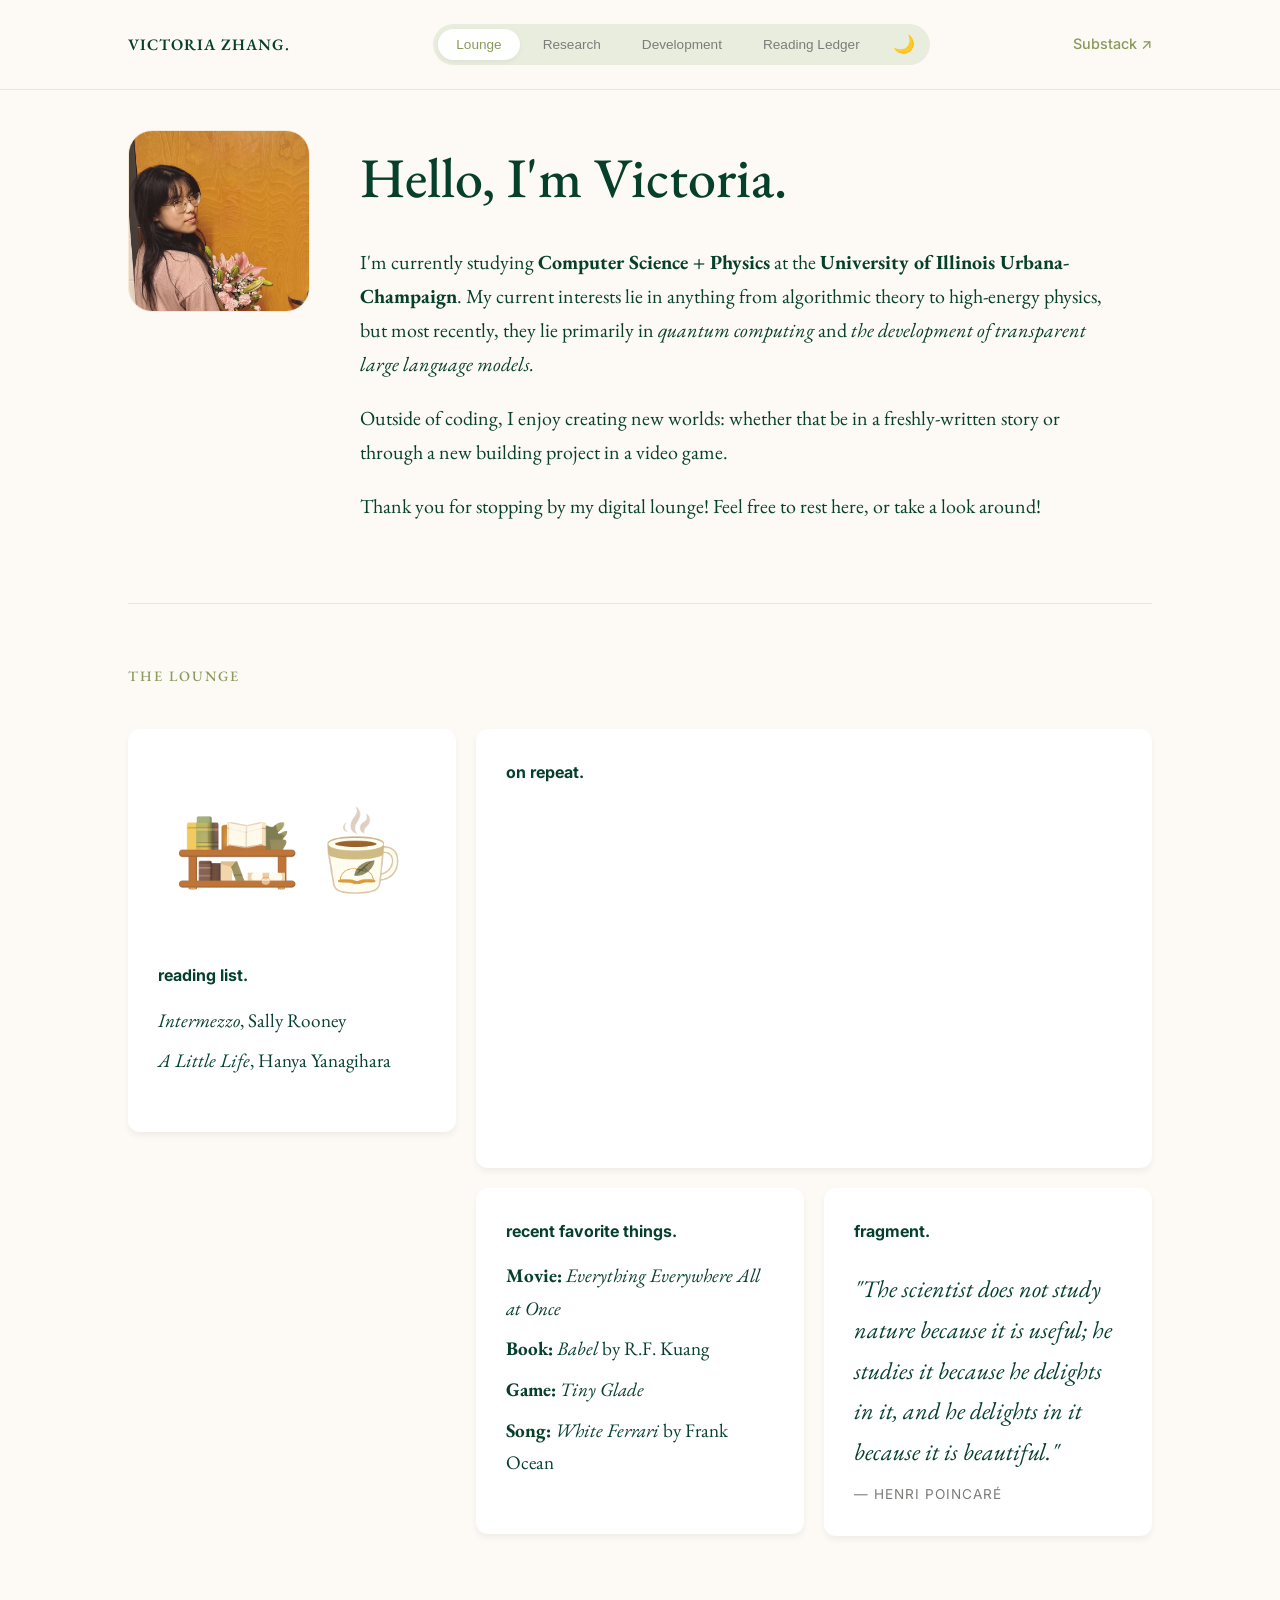
==== index.html @ 56abf63f "more tweaks" ====
<!DOCTYPE html>
<html lang="en">
<head>
    <meta charset="UTF-8">
    <meta name="viewport" content="width=device-width, initial-scale=1.0">
    <title>Victoria Zhang | Digital Ledger</title>
    <link rel="icon" type="image/png" href="icon.png">
    <link rel="stylesheet" href="style.css">
    <link href="https://fonts.googleapis.com/css2?family=EB+Garamond:ital,wght@0,400;0,600;1,400&family=Inter:wght@400;500&display=swap" rel="stylesheet">
</head>
<body>

    <nav>
        <div class="logo">VICTORIA ZHANG.</div>
        <div class="tab-controls">
            <button class="tab-btn active" onclick="openTab('personal')">Lounge</button>
            <button class="tab-btn" onclick="openTab('research')">Research</button>
            <button class="tab-btn" onclick="openTab('dev')">Development</button>
            <button class="tab-btn" onclick="openTab('writing')">Reading Ledger</button>
            <button id="theme-toggle" class="theme-btn" onclick="toggleTheme()">🌙</button>
        </div>
        <a href="https://victoriiz.substack.com" target="_blank" class="substack-link">Substack ↗</a>
    </nav>

    <main>
        <section id="personal" class="tab-content active">
            <header class="profile-header">
                <div class="profile-container">
                    <img src="portrait.jpg" alt="Portrait" class="profile-image">
                    <div class="profile-text">
                        <h1>Hello, I'm Victoria. </h1>
                        <p>I'm currently studying <b>Computer Science + Physics</b> at the <b>University of Illinois Urbana-Champaign</b>.  My current interests lie in anything from algorithmic theory to high-energy physics, but most recently, they lie primarily in <i>quantum computing</i> and <i>the development of transparent large language models.</i> </p>
                        <p>Outside of coding, I enjoy creating new worlds: whether that be in a freshly-written story or through a new building project in a video game. </p>
                        <p> Thank you for stopping by my digital lounge! Feel free to rest here, or take a look around!</p>
                    </div>
                </div>
            </header>

            <h2 class="section-title">The Lounge</h2>
            <div class="bento-container">
                <div class="bento-item tall reading">
                    <img src="book_coffee.png" alt="Bookshelf" class="bento-illustration">
                    <large><b>reading list.</b></large>
                    <ul class="bento-list">
                        <li><i>Intermezzo</i>, Sally Rooney</li>
                        <li><i>A Little Life</i>, Hanya Yanagihara</li>
                    </ul>
                </div>

                <div class="bento-item wide spotify-box">
                    <large><b>on repeat.</b></large>
                    <iframe data-testid="embed-iframe" style="border-radius:12px" src="https://open.spotify.com/embed/playlist/13HCM7DCeJcNR3n9UkeJcD?utm_source=generator" width="100%" height="352" frameBorder="0" allowfullscreen="" allow="autoplay; clipboard-write; encrypted-media; fullscreen; picture-in-picture" loading="lazy"></iframe>
                </div>

                <div class="bento-item favorites">
                    <large><b>recent favorite things.</b></large>
                    <ul class="bento-list">
                        <li><b>Movie:</b> <i>Everything Everywhere All at Once</i></li>
                        <li><b>Book:</b> <i>Babel</i> by R.F. Kuang</li>
                        <li><b>Game:</b> <i>Tiny Glade</i></li>
                        <li><b>Song:</b> <i>White Ferrari</i> by Frank Ocean</li>
                    </ul>
                </div>

                <div class="bento-item wide-quote-box">
                    <large><b>fragment.</b></large>
                    <p class="quote">"The scientist does not study nature because it is useful; he studies it because he delights in it, and he delights in it because it is beautiful."</p>
                    <cite>— Henri Poincaré</cite>
                </div>
                <!--
                <div class="bento-item gaming">
                    <large><b>gaming.</b></large>
                    <h3>Tiny Glade</h3>
                    <p>Creating quiet, castle-strewn glades in my free time.</p>
                </div>
                

                <div class="bento-item wide quote-box alternate">
                    <large><b>fragment.</b></large>
                    <p class="quote">"Everything is a story. You are a story. I am a story."</p>
                    <cite>— Frances Hodgson Burnett</cite>
                </div>
                -->
            </div>
        </section>

        <section id="research" class="tab-content">
            <h2 class="section-title">Laboratory Journal: Research Entries</h2>
            
            <div class="project-card">
                <span class="entry-date">Sep 2025 — Present </span>
                <h3>Entry 04: Large Language Models @ Crowd Dynamics Lab </h3>
                <p>Currently conducting research on fine-tuning and optimizing large language models for specialized fields at the Siebel School of Computing and Data Science. Working with graduate student Agam Goyal under the mentorship of Professor Hari Sundaram. Stay tuned for updates! </p>
                <div class="tech-tags">
                    <span class="tag">LLMs </span> <span class="tag">Optimization </span> <span class="tag">Python </span>
                </div>
            </div>

            <div class="project-card">
                <span class="entry-date">Sep 2024 — Jun 2025</span>
                <h3>Entry 03: Quantum Many-Body Scars @ TJHSST Quantum Optics Lab/Virginia Tech</h3>
                <p>Analyzed entanglement entropy in the PXP model; utilized numerical simulations and analytical methods to characterize ergodicity breaking and anomalous entanglement patterns in scarred Hamiltonians. Leveraged translation and reflection symmetries to optimize performance by more than double, scaling with system size. </p>
                <div class="tech-tags">
                    <span class="tag">Quantum Physics</span> <span class="tag">PXP Model </span> <span class="tag">Mathematica </span>
                </div>
            </div>

            <div class="project-card">
                <span class="entry-date">Jun 2024 — Sep 2025</span>
                <h3>Entry 02: Spatial Transcriptomics Machine Learning Analysis @ Levy Lab, Dartmouth Hitchcock Medical Center</h3>
                <p>Created one of the first spatially-informed aging clocks using synthetic spatial transcriptomics data and a custom convolutional neural network (CNN). Combined gene expression with spatial data to model age acceleration (R² = 0.86). Performed cell clustering, marker gene analysis, and cell-type annotation to identify novel spatial patterns in skin aging. Showcased how spatial ML can reveal new insights in biology.</p>
                <div class="tech-tags">
                    <span class="tag">AI Research</span> <span class="tag">TensorFlow</span> <span class="tag">PyTorch</span>
                </div>
            </div>

            <div class="project-card">
                <span class="entry-date">Jun 2023 — Sep 2024</span>
                <h3>Entry 01: DNA Methylation Photoaging Clock @ Levy Lab, Dartmouth Hitchcock Medical Center</h3>
                <p>Built a DNAm–based model to predict biological age and study UV-induced skin aging. Used elastic-net regression, feature selection, and 50-fold cross-validation to train an accurate aging clock (R² = 0.953). Explored links between age acceleration and solar damage using statistical tests.</p>
                <div class="tech-tags">
                    <span class="tag">AI Research</span> <span class="tag">TensorFlow</span> <span class="tag">PyTorch</span>
                </div>
            </div>
        </section>

        <section id="dev" class="tab-content">
            <h2 class="section-title">Engineering Logs: Technical Builds</h2>
            
            <div class="project-card">
                <div class="project-header">
                    <span class="entry-date">May 2026</span>
                    <a href="https://github.com/victoriiz/navier-stokes-pinn" target="_blank" class="project-github-link">GitHub ↗</a>
                </div>
                <h3>NS-PINN: Navier-Stokes Physics-Informed Neural Network</h3>
                <p>Built a Physics-Informed Neural Network (PINN) in PyTorch to solve the 2D incompressible Navier-Stokes equations for lid-driven cavity flow. The network learns fluid velocity and pressure fields by minimising PDE residuals computed via automatic differentiation — no simulation data required. Implemented SIREN (sinusoidal activation) architecture for stable higher-order derivative computation through the network.</p>
                <div class="tech-tags">
                    <span class="tag">Python</span> <span class="tag">PyTorch</span> <span class="tag">PDEs</span>
                </div>
            </div>

            <div class="project-card">
                <div class="project-header">
                    <span class="entry-date">Oct 2025</span>
                    <a href="https://github.com/victoriiz/hackharvard-25" target="_blank" class="project-github-link">GitHub ↗</a>
                </div>
                <h3>Simulwave (HackHarvard): Interactive 3D Tsunami Simulator</h3>
                <p>An interactive 3D tsunami simulator visualizing real-time citywide flooding and estimating economic losses through a calibrated multivariable damage model. </p>
                <div class="tech-tags">
                    <span class="tag">Python</span> <span class="tag">NumPy</span> <span class="tag">Streamlit</span>
                </div>
            </div>

            <div class="project-card">
                <div class="project-header">
                    <span class="entry-date"> Sep 2025</span>
                    <a href="https://github.com/victoriiz/hackmit_music" target="_blank" class="project-github-link">GitHub ↗</a>
                </div>
                <h3>Beat Rush (HackMIT): Educational Rhythm Game</h3>
                <p>A rhythm game converting user-generated music into tracks via Suno API, featuring a BBC micro:bit hardware controller.</p>
                <div class="tech-tags">
                    <span class="tag">Node.js </span> <span class="tag">React.js </span> <span class="tag">Suno API</span>
                </div>
            </div>

            <div class="project-card">
                <div class="project-header">
                    <span class="entry-date">Jan 2025</span>
                    <a href="https://github.com/victoriiz/q2-adapative-branching" target="_blank" class="project-github-link">GitHub ↗</a>
                </div>
                <h3>Adaptive Branching: A Constraint Satisfaction Approach to Decision Tree Enhancement</h3>
                <p>Final project completed as part of a machine learning class. Investigates a novel constrained optimization approach to optimizing decision trees against overfitting, testing the additional search metaheuristics of simulated annealing and differential equation gradients on improving the model.</p>
                <div class="tech-tags">
                    <span class="tag">Python</span> <span class="tag">NumPy</span> <span class="tag">Machine Learning</span>
                </div>
            </div>

            <div class="project-card">
                <span class="entry-date">Apr 2024 </span>
                <h3>Mathworks Math Modeling (M3) Challenge: Addressing Homelessness</h3>
                <p>M3 Challenge Runner Up (top 0.3% out of 650+ entries); utilized logistic regression and VAR forecasting for budget optimization models addressing the homelessness and housing crisis in Seattle and Alberqueque; presented in front of a panel of professional mathematicians at Jane Street. </p>
                <div class="tech-tags">
                    <span class="tag">VAR Forecasting </span> <span class="tag">Logistic Regression </span> <span class="tag">Math Modeling </span>
                </div>
            </div>
        </section>
        <!-- writing section coming soon! 
        <section id="writing" class="tab-content">
            <h2 class="section-title">The Archive: Literary Works</h2>
            
            <div class="project-card">
                <span class="entry-date">Feb 2025 </span>
                <h3>Senior Writing Portfolio </h3>
                <p>Silver Key award-winning collection of short stories, poetry, and flash fiction recognized in the top 8% of the DC Metro Region.</p>
                <div class="tech-tags">
                    <span class="tag">Short Story </span> <span class="tag">Poetry </span> <span class="tag">Flash Fiction </span>
                </div>
            </div>
        </section>
        -->
        <section id="writing" class="tab-content">
    <h2 class="section-title">Reading Ledger</h2>

    <div class="bento-thought-grid">

        <div class="thought-card bento-wide note-dashed">
            <div class="thought-header">
                <span class="entry-date">Feb 2026</span>
                <span class="book-rating">★★★★★</span>
            </div>
            <h3>One Day, Everyone Will Have Always Been Against This — Omar El Akkad</h3>
    
            <div class="thought-content">
                <img src="icon.png" class="thought-inline-img" alt="Visual Fragment">
        
                <p class="review-paragraph">i hesitated to rate this book—to even go on reading past a certain point—because of how little connection I felt. yes, I could nod in agreement, let a few tears escape out of sympathy, bring a hand up to my face in horror, but I couldn't get rid of the awful sense of superficiality it all felt to me. it is discomfort, to read so plainly, and in so much unfettered detail the reality that is so completely far from the coziness of my life. It is this discomfort that Akkad lays so clearly. it is this ignorance, when, spread as a blanket over the Western sphere and more, becomes permission for the worst of humanity.</p>
        
                <p class="review-paragraph">still, you have to keep reading. and by the end, you too may have that pessimistic, pragmatic hope that one day this reality would at the very least be condemned by everyone, that there is no greed or pointing of fingers. until then, we keep wringing our hands and hold fast to these individual courages.</p>

                <blockquote class="review-quote">"There's always room on a liberal's lawn."</blockquote>
            </div>
        </div>

        <div class="thought-card bento-tall note-solid">
            <div class="thought-header">
                <span class="entry-date">March 2026</span>
                <span class="book-rating">★★★★☆</span>
            </div>
            <h3>Cold Enough for Snow — Jessica Au</h3>
    
            <div class="thought-content">
                <p class="review-paragraph">wow. for such a short novel, it sure did take me a long time to finish. or really, it was because I read it in bits and pieces, reading on bus rides, during passing periods between classes, or on weekend mornings when I felt too lazy to get out of bed. I think I am glad for this. this is not a book meant to be rushed through in a sitting. it is meant to seep and trickle and slowly ooze.</p>
        
                <p class="review-paragraph">the novel carried a quiet warmth that exuded in everything. and there was a constant distance, too, in the tokyo rains or the passing memories or in the vagueness of the unnamed daughter and mother's relationship to the very end. though seemingly formatted as a documentation of the pair's travels, at times we are transported into the daughter's recollections and emotions or the rushing flow of a nostalgic anecdote.</p>
                
                <p class="review-paragraph">though none of these are fully described dramatically, we cannot help but feel its twinge regardless. descriptions are offered instead to the simple things: objects, art, a lake, and so many more. in this way, this story too is normalcy wrapped in a blanket and presented to the reader, asking, here. take this. this is my passing gift to you, and oh, won't you come inside and stay awhile?</p>

                <p class="review-paragraph">there is a mystery that remains after the last page. but it'll just be that. here is a quiet, unassuming yet introspective tale that has passed through my life at this moment in time. it'll just be that.</p>
            </div>
        </div>

        <div class="thought-card bento-wide note-thick">
            <div class="thought-header">
                <span class="entry-date">Dec 2025</span>
                <span class="book-rating">★★★★★</span>
            </div>
            <h3>I Who Have Never Known Men — Jacqueline Harpman</h3>
    
            <div class="thought-content">
                <img src="icon.png" class="thought-inline-img" alt="Visual Fragment">
        
                <p class="review-paragraph"><span class="spoiler-tag">**spoiler alert**</span> it is without a doubt due to the curious, almost detached storytelling of the narrator that this book read so peacefully, even when describing tragedy. However, oblivious as the narrator may have been in the first half of the book, she did not lack sympathy—and it was endlessly interesting to me to watch her journey tying these knots of her understanding together, untying them again, and untangling them once more in her relentless search to learn to the very end.</p>
        
                <p class="review-paragraph">on the other hand, it was this interest alone that drove me to continue turning the page. just as the plains were unchanging, there was rarely any excitement or thrill in the story. Still, I waited in anticipation to see if there would be that moment where the narrator Figures It Out, meets an ally, or simply escapes (but where to?).</p>

                <p class="review-paragraph">as it turns out, she never truly does Figure It Out. She never does meet a man, much less another human being. And perhaps at the end, she really did find her own escape, but as the premise of the whole setting goes, she had simply traded her prison for a luxurious one. This plot, as a whole, is not fascinating in itself. It's not one that I expect to think about endlessly.</p>

                <p class="review-paragraph">But I will think about it sometime, maybe, some boring day in the future when I am contemplating loneliness, or even taking this idea of living—of people—for granted. As the narrator hoped in her last days, her story did reach someone. Her story, which was so laced with quiet despair, yet unwavering hope—these feelings at least, will not leave.</p>
            </div>
        </div>

    </div>
</section>

    </main>

    <script>
        function openTab(tabName) {
            const contents = document.querySelectorAll('.tab-content');
            contents.forEach(content => content.classList.remove('active'));

            const buttons = document.querySelectorAll('.tab-btn');
            buttons.forEach(btn => btn.classList.remove('active'));

            document.getElementById(tabName).classList.add('active');
            event.currentTarget.classList.add('active');
            
            window.scrollTo(0, 0); //autoscroll to top on tab switch
        }

        // dark mode toggle!!
        function toggleTheme() {
            const body = document.body;
            const themeToggleBtn = document.getElementById('theme-toggle');
            body.classList.toggle('dark-mode');

            if (body.classList.contains('dark-mode')) {
                localStorage.setItem('theme', 'dark');
                themeToggleBtn.textContent = '☀️'; 
            } else {
                localStorage.setItem('theme', 'light');
                themeToggleBtn.textContent = '🌙'; 
            }
        }

        // remember saved theme preference
        window.onload = function() {
            const savedTheme = localStorage.getItem('theme');
            if (savedTheme === 'dark') {
                document.body.classList.add('dark-mode');
                document.getElementById('theme-toggle').textContent = '☀️';
            }
        };
    </script>

    
</body>
</html>
---- style.css ----
/* --- DARK MODE THEME --- */
body.dark-mode {
    --bg: #1a1a1c;           /* Deep Charcoal */
    --card: #242426;         /* match Spotify Dark */
    --text-main: #e2e2e2;    /* soft white */
    --text-muted: #a0a0a5;   /* Gray */
    --accent: #b19cd9;       /* Soft Lavender */
    --accent-light: #2d2d30; 
    --border: #38383a;       
}

/* Specific styling for the toggle button */
.theme-btn {
    border: none;
    background: none;
    cursor: pointer;
    font-size: 1.1rem;
    padding: 0 10px;
    color: var(--text-muted);
    transition: 0.3s;
}

.theme-btn:hover {
    color: var(--accent);
}

:root {
    --bg: #fdfaf6;           /* Warm Paper White */
    --card: #ffffff;
    --text-main: #06402B;    /* prev: charcoal gray at #3c3c3 */
    --text-muted: #7c7c7a;
    --accent: #8a9a5b;       /* Sage Green */
    --accent-light: #e9edde;
    --radius: 12px;
}

/* --- GLOBAL FUNDAMENTALS --- */
body {
    font-family: 'Inter', sans-serif;
    background-color: var(--bg);
    color: var(--text-main);
    margin: 0;
    line-height: 1.7;
}

h1, h2, h3 {
    font-family: 'EB Garamond', serif;
    font-weight: 500;
}

/* --- NAVIGATION --- */
nav {
    display: flex;
    justify-content: space-between;
    padding: 1.5rem 10%;
    align-items: center;
    border-bottom: 1px solid #eee5d8;
    position: sticky; /* Keeps nav visible while scrolling */
    top: 0;
    background: var(--bg);
    z-index: 1000;
}

.logo {
    font-family: 'EB Garamond', serif;
    font-weight: 600;
    letter-spacing: 1px;
}

.tab-controls {
    display: flex;
    gap: 5px;
    background: var(--accent-light);
    padding: 5px;
    border-radius: 30px;
}

.tab-btn {
    border: none;
    background: none;
    padding: 8px 18px;
    border-radius: 20px;
    cursor: pointer;
    font-size: 0.85rem;
    color: var(--text-muted);
    transition: 0.3s;
}

.tab-btn.active {
    background: var(--card);
    color: var(--accent);
    box-shadow: 0 2px 5px rgba(0,0,0,0.05);
}

.substack-link {
    text-decoration: none;
    color: var(--accent);
    font-size: 0.9rem;
    font-weight: 500;
}

/* applying uniform style to all content boxes */
.project-card, .bento-item, .quote-box {
    box-shadow: 0 4px 6px rgba(0,0,0,0.05);
    background-color: var(--card) !important; 
    border: 1px solid var(--border) !important; 
    border-radius: var(--radius);
    padding: 30px;
    display: flex;
    flex-direction: column;
    justify-content: flex-start; /* changed from og, now aligns content to top */
    transition: transform 0.3s ease, box-shadow 0.3s ease;
    box-sizing: border-box;
}

.project-card:hover, .bento-item:hover {
    transform: translateY(-5px);
    box-shadow: 0 10px 20px rgba(0,0,0,0.03);
    border-color: var(--accent) !important;
}

/* --- TAB CONTENT LOGIC --- */
main { padding: 40px 10% 100px 10%; }
.tab-content { display: none; animation: fadeIn 0.6s ease; }
.tab-content.active { display: block; }

@keyframes fadeIn { 
    from { opacity: 0; transform: translateY(5px); } 
    to { opacity: 1; transform: translateY(0); } 
}

/* --- LOUNGE SPECIFIC: PROFILE HEADER --- */
.profile-header { padding-bottom: 60px; border-bottom: 1px solid #eee5d8; margin-bottom: 60px; }
.profile-container { display: flex; align-items: flex-start; gap: 50px; }
.profile-image { 
    width: 180px; height: 180px; border-radius: 24px;
    object-fit: cover; filter: sepia(10%);
    border: 1px solid #eee5d8;
}
.profile-text h1 { font-size: 3.5rem; margin: 0 0 1rem 0; }
.profile-text p { font-family: 'EB Garamond', serif; font-size: 1.25rem; max-width: 750px; color: var(--text-main); }

/* --- SECTIONS & CARDS --- */
.section-title { font-size: 0.9rem; text-transform: uppercase; letter-spacing: 2px; margin-bottom: 40px; color: var(--accent); }

.project-card {
    background: var(--card);
    padding: 2.5rem;
    border-radius: var(--radius);
    border: 1px solid #eee5d8;
    margin-bottom: 24px;
    transition: 0.3s ease;
}

.project-card:hover { transform: translateX(5px); border-color: var(--accent); }
.project-card h3 { font-size: 2rem; margin: 0.5rem 0; font-style: italic; }
.entry-date { font-family: 'Inter', sans-serif; font-size: 0.75rem; color: var(--text-muted); }

/* updated font colors for Sage Green theme */
.bento-item h3, 
.bento-item p, 
.bento-list li, 
.quote,
.project-card h3,
.project-card p {
    color: var(--text-main) !important; /* all main text now Sage Green */
}

/* ensure the quote box uses the uniform white background */
.quote-box { 
    background-color: var(--card) !important; 
    justify-content: center; 
}

/* Update cite color */
cite { 
    font-size: 0.85rem; 
    color: var(--text-muted); 
    font-style: normal; 
    text-transform: uppercase; 
    letter-spacing: 1px; 
}

/* --- TECH TAGS --- */
.tech-tags { display: flex; gap: 8px; margin-top: 1.5rem; }
.tag {
    background: var(--accent-light);
    color: var(--accent);
    padding: 5px 15px;
    border-radius: 50px;
    font-size: 0.75rem;
    font-weight: 500;
}

/* --- BENTO BOXES --- */
.bento-container {
    display: grid;
    grid-template-columns: repeat(3, 1fr);
    grid-auto-rows: minmax(min-content, auto);
    gap: 20px;
    width: 100%;
    align-items: start;
}

.bento-illustration {
    width: 100%;            
    height: auto;         /* fix height used to be 180px, not lets image define height naturally */
    object-fit: contain;    /* but don't let it get too huge! */
    margin-top: 10px;
    margin-bottom: 15px;
    display: block;
}

.wide { grid-column: span 2; }
.tall { grid-row: span 2; }

.bento-list { list-style: none; padding: 0; margin-top: 15px; }
.bento-list li { font-family: 'EB Garamond', serif; font-size: 1.2rem; margin-bottom: 8px; }

/* QUOTES */
.quote-box { background: #242426; justify-content: center; } /*prev: #fffcf9;*/
.quote { font-family: 'EB Garamond', serif; font-size: 1.5rem; font-style: italic; margin-bottom: 10px; color: #4a4a48; }
cite { font-size: 0.85rem; color: var(--text-muted); font-style: normal; text-transform: uppercase; letter-spacing: 1px; }

/* --- RESPONSIVE --- */
@media (max-width: 768px) {
    .profile-container { flex-direction: column; align-items: center; text-align: center; }
    nav { flex-direction: column; gap: 15px; padding: 1rem 5%; }
    .bento-container { grid-template-columns: 1fr; }
    .wide { grid-column: span 1; }
    .profile-text h1 { font-size: 2.5rem; }
}

/* --- PROJECT CARD IMPROVEMENTS --- */

/* Wrapper to push the date and GitHub link to opposite sides */
.project-header {
    display: flex;
    justify-content: space-between;
    align-items: center;
    width: 100%;
    margin-bottom: 10px;
}

.project-github-link {
    font-size: 0.85rem;
    color: var(--accent);
    text-decoration: none;
    font-weight: 500;
    transition: opacity 0.2s ease;
}

.project-github-link:hover {
    text-decoration: underline;
    opacity: 0.8;
}

/* Screenshot Constraints */
.project-preview-img {
    width: 100%;
    height: 200px;              /* Fixed height to keep cards uniform */
    object-fit: cover;          /* Crops nicely without stretching the image */
    border-radius: 6px;
    border: 1px solid var(--border);
    margin: 15px 0;             /* Generous spacing above and below the image */
    display: block;
}

/* Subtle adjustment for Dark Mode if active */
body.dark-mode .project-preview-img {
    filter: brightness(0.85);
}

/* --- BENTO THOUGHT GRID --- */
.bento-thought-grid {
    display: grid;
    grid-template-columns: repeat(3, 1fr);
    grid-auto-rows: minmax(220px, auto);
    gap: 20px;
    width: 100%;
    margin-top: 20px;
}

/* Base Thought Card Structure */
.thought-card {
    background-color: var(--card) !important;
    padding: 30px;
    border-radius: var(--radius, 12px);
    box-shadow: 0 4px 6px rgba(0,0,0,0.02);
    display: flex;
    flex-direction: column;
    justify-content: flex-start;
    align-items: flex-start;
    box-sizing: border-box;
    transition: transform 0.3s ease, box-shadow 0.3s ease;
}

/* --- GRID SPANNING VARIATIONS --- */
.bento-wide {
    grid-column: span 2;
}

.bento-tall {
    grid-row: span 2;
}

/* Card entirely dedicated to a photo placeholder */
.bento-image-only {
    padding: 0 !important;
    overflow: hidden;
}

.bento-full-img {
    width: 100%;
    height: 100%;
    object-fit: cover;
    display: block;
}

/* --- ASYMMETRIC VISUAL CHARACTER --- */
.note-dashed { border: 1px dashed var(--accent) !important; }
.note-solid  { border: 1px solid var(--border) !important; }
.note-thick  { border: 1px solid var(--border) !important; border-left: 4px solid var(--accent) !important; }

/* Gentle lift state */
.thought-card:hover {
    transform: translateY(-4px);
    box-shadow: 0 10px 20px rgba(0,0,0,0.04);
}

/* --- TYPOGRAPHY & CLARITY --- */
.thought-header {
    display: flex;
    justify-content: space-between;
    align-items: center;
    width: 100%;
    font-size: 0.8rem;
}

.thought-card h3 {
    font-family: 'EB Garamond', serif;
    font-size: 1.5rem;
    font-weight: 600;
    color: var(--accent) !important;
    margin: 15px 0;
}

.thought-content {
    width: 100%;
}

.review-paragraph {
    font-family: 'Inter', sans-serif;
    font-size: 0.95rem;
    color: var(--text-main) !important;
    line-height: 1.7;
    margin-top: 0;
    margin-bottom: 16px;
}

.review-paragraph:last-child {
    margin-bottom: 0;
}

/* Inline Images within text-heavy blocks */
.thought-inline-img {
    width: 100%;
    max-height: 160px;
    object-fit: cover;
    border-radius: 6px;
    border: 1px solid var(--border);
    margin-bottom: 15px;
    display: block;
}

/* Dark mode compatibility mapping */
body.dark-mode .thought-card { background-color: #242426 !important; }
body.dark-mode .note-thick { border-left-color: var(--accent) !important; }

/* --- RESPONSIVE FALLBACKS --- */
@media (max-width: 1024px) {
    .bento-thought-grid {
        grid-template-columns: repeat(2, 1fr);
    }
}

@media (max-width: 768px) {
    .bento-thought-grid {
        grid-template-columns: 1fr;
    }
    .bento-wide, .bento-tall {
        grid-column: span 1;
        grid-row: span 1;
    }
    .bento-image-only {
        height: 200px;
    }
}
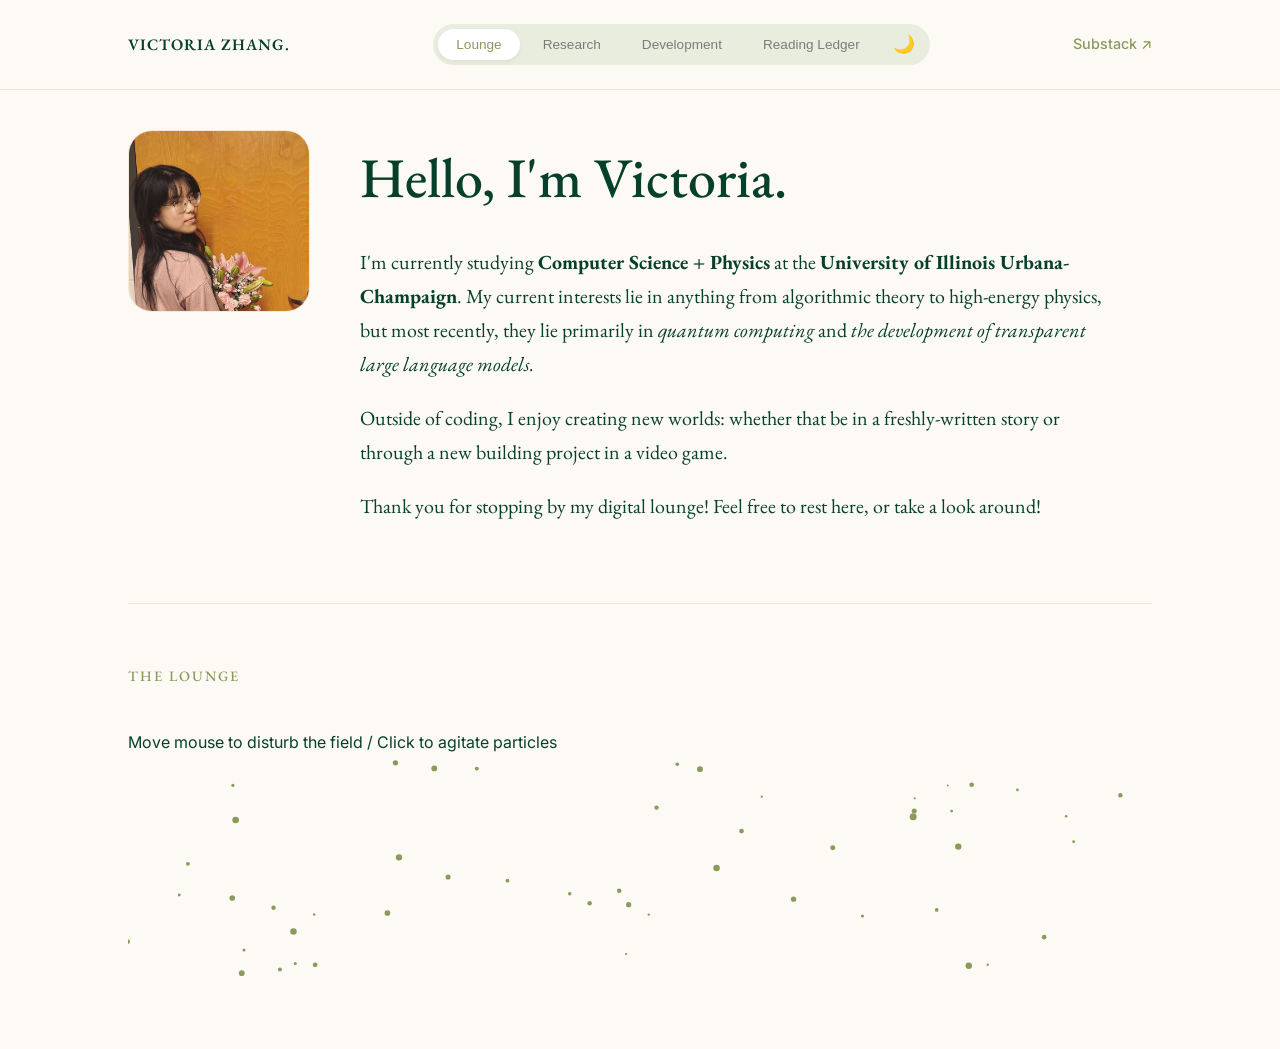
==== commit 98cc5b4e: "umm attempt at revamp front page" ====
--- a/index.html
+++ b/index.html
@@ -1,13 +1,17 @@
 <!DOCTYPE html>
 <html lang="en">
+
 <head>
     <meta charset="UTF-8">
     <meta name="viewport" content="width=device-width, initial-scale=1.0">
     <title>Victoria Zhang | Digital Ledger</title>
     <link rel="icon" type="image/png" href="icon.png">
     <link rel="stylesheet" href="style.css">
-    <link href="https://fonts.googleapis.com/css2?family=EB+Garamond:ital,wght@0,400;0,600;1,400&family=Inter:wght@400;500&display=swap" rel="stylesheet">
+    <link
+        href="https://fonts.googleapis.com/css2?family=EB+Garamond:ital,wght@0,400;0,600;1,400&family=Inter:wght@400;500&display=swap"
+        rel="stylesheet">
 </head>
+
 <body>
 
     <nav>
@@ -29,12 +33,29 @@
                     <img src="portrait.jpg" alt="Portrait" class="profile-image">
                     <div class="profile-text">
                         <h1>Hello, I'm Victoria. </h1>
-                        <p>I'm currently studying <b>Computer Science + Physics</b> at the <b>University of Illinois Urbana-Champaign</b>.  My current interests lie in anything from algorithmic theory to high-energy physics, but most recently, they lie primarily in <i>quantum computing</i> and <i>the development of transparent large language models.</i> </p>
-                        <p>Outside of coding, I enjoy creating new worlds: whether that be in a freshly-written story or through a new building project in a video game. </p>
-                        <p> Thank you for stopping by my digital lounge! Feel free to rest here, or take a look around!</p>
+                        <p>I'm currently studying <b>Computer Science + Physics</b> at the <b>University of Illinois
+                                Urbana-Champaign</b>. My current interests lie in anything from algorithmic theory to
+                            high-energy physics, but most recently, they lie primarily in <i>quantum computing</i> and
+                            <i>the development of transparent large language models.</i>
+                        </p>
+                        <p>Outside of coding, I enjoy creating new worlds: whether that be in a freshly-written story or
+                            through a new building project in a video game. </p>
+                        <p> Thank you for stopping by my digital lounge! Feel free to rest here, or take a look around!
+                        </p>
                     </div>
                 </div>
             </header>
+
+            <h2 class="section-title">The Lounge</h2>
+            <div class="lounge-dynamic-area">
+                <div class="simulation-container">
+                    <div class="simulation-instructions">Move mouse to disturb the field / Click to agitate particles
+                    </div>
+                    <canvas id="physics-canvas"></canvas>
+                </div>
+            </div>
+
+            <!--
 
             <h2 class="section-title">The Lounge</h2>
             <div class="bento-container">
@@ -80,60 +101,81 @@
                     <p class="quote">"Everything is a story. You are a story. I am a story."</p>
                     <cite>— Frances Hodgson Burnett</cite>
                 </div>
-                -->
-            </div>
+            </div>
+        -->
         </section>
 
         <section id="research" class="tab-content">
             <h2 class="section-title">Laboratory Journal: Research Entries</h2>
-            
+
             <div class="project-card">
                 <span class="entry-date">Sep 2025 — Present </span>
                 <h3>Entry 04: Large Language Models @ Crowd Dynamics Lab </h3>
-                <p>Currently conducting research on fine-tuning and optimizing large language models for specialized fields at the Siebel School of Computing and Data Science. Working with graduate student Agam Goyal under the mentorship of Professor Hari Sundaram. Stay tuned for updates! </p>
-                <div class="tech-tags">
-                    <span class="tag">LLMs </span> <span class="tag">Optimization </span> <span class="tag">Python </span>
+                <p>Currently conducting research on fine-tuning and optimizing large language models for specialized
+                    fields at the Siebel School of Computing and Data Science. Working with graduate student Agam Goyal
+                    under the mentorship of Professor Hari Sundaram. Stay tuned for updates! </p>
+                <div class="tech-tags">
+                    <span class="tag">LLMs </span> <span class="tag">Optimization </span> <span class="tag">Python
+                    </span>
                 </div>
             </div>
 
             <div class="project-card">
                 <span class="entry-date">Sep 2024 — Jun 2025</span>
                 <h3>Entry 03: Quantum Many-Body Scars @ TJHSST Quantum Optics Lab/Virginia Tech</h3>
-                <p>Analyzed entanglement entropy in the PXP model; utilized numerical simulations and analytical methods to characterize ergodicity breaking and anomalous entanglement patterns in scarred Hamiltonians. Leveraged translation and reflection symmetries to optimize performance by more than double, scaling with system size. </p>
-                <div class="tech-tags">
-                    <span class="tag">Quantum Physics</span> <span class="tag">PXP Model </span> <span class="tag">Mathematica </span>
+                <p>Analyzed entanglement entropy in the PXP model; utilized numerical simulations and analytical methods
+                    to characterize ergodicity breaking and anomalous entanglement patterns in scarred Hamiltonians.
+                    Leveraged translation and reflection symmetries to optimize performance by more than double, scaling
+                    with system size. </p>
+                <div class="tech-tags">
+                    <span class="tag">Quantum Physics</span> <span class="tag">PXP Model </span> <span
+                        class="tag">Mathematica </span>
                 </div>
             </div>
 
             <div class="project-card">
                 <span class="entry-date">Jun 2024 — Sep 2025</span>
-                <h3>Entry 02: Spatial Transcriptomics Machine Learning Analysis @ Levy Lab, Dartmouth Hitchcock Medical Center</h3>
-                <p>Created one of the first spatially-informed aging clocks using synthetic spatial transcriptomics data and a custom convolutional neural network (CNN). Combined gene expression with spatial data to model age acceleration (R² = 0.86). Performed cell clustering, marker gene analysis, and cell-type annotation to identify novel spatial patterns in skin aging. Showcased how spatial ML can reveal new insights in biology.</p>
-                <div class="tech-tags">
-                    <span class="tag">AI Research</span> <span class="tag">TensorFlow</span> <span class="tag">PyTorch</span>
+                <h3>Entry 02: Spatial Transcriptomics Machine Learning Analysis @ Levy Lab, Dartmouth Hitchcock Medical
+                    Center</h3>
+                <p>Created one of the first spatially-informed aging clocks using synthetic spatial transcriptomics data
+                    and a custom convolutional neural network (CNN). Combined gene expression with spatial data to model
+                    age acceleration (R² = 0.86). Performed cell clustering, marker gene analysis, and cell-type
+                    annotation to identify novel spatial patterns in skin aging. Showcased how spatial ML can reveal new
+                    insights in biology.</p>
+                <div class="tech-tags">
+                    <span class="tag">AI Research</span> <span class="tag">TensorFlow</span> <span
+                        class="tag">PyTorch</span>
                 </div>
             </div>
 
             <div class="project-card">
                 <span class="entry-date">Jun 2023 — Sep 2024</span>
                 <h3>Entry 01: DNA Methylation Photoaging Clock @ Levy Lab, Dartmouth Hitchcock Medical Center</h3>
-                <p>Built a DNAm–based model to predict biological age and study UV-induced skin aging. Used elastic-net regression, feature selection, and 50-fold cross-validation to train an accurate aging clock (R² = 0.953). Explored links between age acceleration and solar damage using statistical tests.</p>
-                <div class="tech-tags">
-                    <span class="tag">AI Research</span> <span class="tag">TensorFlow</span> <span class="tag">PyTorch</span>
+                <p>Built a DNAm–based model to predict biological age and study UV-induced skin aging. Used elastic-net
+                    regression, feature selection, and 50-fold cross-validation to train an accurate aging clock (R² =
+                    0.953). Explored links between age acceleration and solar damage using statistical tests.</p>
+                <div class="tech-tags">
+                    <span class="tag">AI Research</span> <span class="tag">TensorFlow</span> <span
+                        class="tag">PyTorch</span>
                 </div>
             </div>
         </section>
 
         <section id="dev" class="tab-content">
             <h2 class="section-title">Engineering Logs: Technical Builds</h2>
-            
+
             <div class="project-card">
                 <div class="project-header">
                     <span class="entry-date">May 2026</span>
-                    <a href="https://github.com/victoriiz/navier-stokes-pinn" target="_blank" class="project-github-link">GitHub ↗</a>
+                    <a href="https://github.com/victoriiz/navier-stokes-pinn" target="_blank"
+                        class="project-github-link">GitHub ↗</a>
                 </div>
                 <h3>NS-PINN: Navier-Stokes Physics-Informed Neural Network</h3>
-                <p>Built a Physics-Informed Neural Network (PINN) in PyTorch to solve the 2D incompressible Navier-Stokes equations for lid-driven cavity flow. The network learns fluid velocity and pressure fields by minimising PDE residuals computed via automatic differentiation — no simulation data required. Implemented SIREN (sinusoidal activation) architecture for stable higher-order derivative computation through the network.</p>
+                <p>Built a Physics-Informed Neural Network (PINN) in PyTorch to solve the 2D incompressible
+                    Navier-Stokes equations for lid-driven cavity flow. The network learns fluid velocity and pressure
+                    fields by minimising PDE residuals computed via automatic differentiation — no simulation data
+                    required. Implemented SIREN (sinusoidal activation) architecture for stable higher-order derivative
+                    computation through the network.</p>
                 <div class="tech-tags">
                     <span class="tag">Python</span> <span class="tag">PyTorch</span> <span class="tag">PDEs</span>
                 </div>
@@ -142,10 +184,12 @@
             <div class="project-card">
                 <div class="project-header">
                     <span class="entry-date">Oct 2025</span>
-                    <a href="https://github.com/victoriiz/hackharvard-25" target="_blank" class="project-github-link">GitHub ↗</a>
+                    <a href="https://github.com/victoriiz/hackharvard-25" target="_blank"
+                        class="project-github-link">GitHub ↗</a>
                 </div>
                 <h3>Simulwave (HackHarvard): Interactive 3D Tsunami Simulator</h3>
-                <p>An interactive 3D tsunami simulator visualizing real-time citywide flooding and estimating economic losses through a calibrated multivariable damage model. </p>
+                <p>An interactive 3D tsunami simulator visualizing real-time citywide flooding and estimating economic
+                    losses through a calibrated multivariable damage model. </p>
                 <div class="tech-tags">
                     <span class="tag">Python</span> <span class="tag">NumPy</span> <span class="tag">Streamlit</span>
                 </div>
@@ -154,33 +198,44 @@
             <div class="project-card">
                 <div class="project-header">
                     <span class="entry-date"> Sep 2025</span>
-                    <a href="https://github.com/victoriiz/hackmit_music" target="_blank" class="project-github-link">GitHub ↗</a>
+                    <a href="https://github.com/victoriiz/hackmit_music" target="_blank"
+                        class="project-github-link">GitHub ↗</a>
                 </div>
                 <h3>Beat Rush (HackMIT): Educational Rhythm Game</h3>
-                <p>A rhythm game converting user-generated music into tracks via Suno API, featuring a BBC micro:bit hardware controller.</p>
-                <div class="tech-tags">
-                    <span class="tag">Node.js </span> <span class="tag">React.js </span> <span class="tag">Suno API</span>
+                <p>A rhythm game converting user-generated music into tracks via Suno API, featuring a BBC micro:bit
+                    hardware controller.</p>
+                <div class="tech-tags">
+                    <span class="tag">Node.js </span> <span class="tag">React.js </span> <span class="tag">Suno
+                        API</span>
                 </div>
             </div>
 
             <div class="project-card">
                 <div class="project-header">
                     <span class="entry-date">Jan 2025</span>
-                    <a href="https://github.com/victoriiz/q2-adapative-branching" target="_blank" class="project-github-link">GitHub ↗</a>
+                    <a href="https://github.com/victoriiz/q2-adapative-branching" target="_blank"
+                        class="project-github-link">GitHub ↗</a>
                 </div>
                 <h3>Adaptive Branching: A Constraint Satisfaction Approach to Decision Tree Enhancement</h3>
-                <p>Final project completed as part of a machine learning class. Investigates a novel constrained optimization approach to optimizing decision trees against overfitting, testing the additional search metaheuristics of simulated annealing and differential equation gradients on improving the model.</p>
-                <div class="tech-tags">
-                    <span class="tag">Python</span> <span class="tag">NumPy</span> <span class="tag">Machine Learning</span>
+                <p>Final project completed as part of a machine learning class. Investigates a novel constrained
+                    optimization approach to optimizing decision trees against overfitting, testing the additional
+                    search metaheuristics of simulated annealing and differential equation gradients on improving the
+                    model.</p>
+                <div class="tech-tags">
+                    <span class="tag">Python</span> <span class="tag">NumPy</span> <span class="tag">Machine
+                        Learning</span>
                 </div>
             </div>
 
             <div class="project-card">
                 <span class="entry-date">Apr 2024 </span>
                 <h3>Mathworks Math Modeling (M3) Challenge: Addressing Homelessness</h3>
-                <p>M3 Challenge Runner Up (top 0.3% out of 650+ entries); utilized logistic regression and VAR forecasting for budget optimization models addressing the homelessness and housing crisis in Seattle and Alberqueque; presented in front of a panel of professional mathematicians at Jane Street. </p>
-                <div class="tech-tags">
-                    <span class="tag">VAR Forecasting </span> <span class="tag">Logistic Regression </span> <span class="tag">Math Modeling </span>
+                <p>M3 Challenge Runner Up (top 0.3% out of 650+ entries); utilized logistic regression and VAR
+                    forecasting for budget optimization models addressing the homelessness and housing crisis in Seattle
+                    and Alberqueque; presented in front of a panel of professional mathematicians at Jane Street. </p>
+                <div class="tech-tags">
+                    <span class="tag">VAR Forecasting </span> <span class="tag">Logistic Regression </span> <span
+                        class="tag">Math Modeling </span>
                 </div>
             </div>
         </section>
@@ -199,68 +254,111 @@
         </section>
         -->
         <section id="writing" class="tab-content">
-    <h2 class="section-title">Reading Ledger</h2>
-
-    <div class="bento-thought-grid">
-
-        <div class="thought-card bento-wide note-dashed">
-            <div class="thought-header">
-                <span class="entry-date">Feb 2026</span>
-                <span class="book-rating">★★★★★</span>
-            </div>
-            <h3>One Day, Everyone Will Have Always Been Against This — Omar El Akkad</h3>
-    
-            <div class="thought-content">
-                <img src="icon.png" class="thought-inline-img" alt="Visual Fragment">
-        
-                <p class="review-paragraph">i hesitated to rate this book—to even go on reading past a certain point—because of how little connection I felt. yes, I could nod in agreement, let a few tears escape out of sympathy, bring a hand up to my face in horror, but I couldn't get rid of the awful sense of superficiality it all felt to me. it is discomfort, to read so plainly, and in so much unfettered detail the reality that is so completely far from the coziness of my life. It is this discomfort that Akkad lays so clearly. it is this ignorance, when, spread as a blanket over the Western sphere and more, becomes permission for the worst of humanity.</p>
-        
-                <p class="review-paragraph">still, you have to keep reading. and by the end, you too may have that pessimistic, pragmatic hope that one day this reality would at the very least be condemned by everyone, that there is no greed or pointing of fingers. until then, we keep wringing our hands and hold fast to these individual courages.</p>
-
-                <blockquote class="review-quote">"There's always room on a liberal's lawn."</blockquote>
-            </div>
-        </div>
-
-        <div class="thought-card bento-tall note-solid">
-            <div class="thought-header">
-                <span class="entry-date">March 2026</span>
-                <span class="book-rating">★★★★☆</span>
-            </div>
-            <h3>Cold Enough for Snow — Jessica Au</h3>
-    
-            <div class="thought-content">
-                <p class="review-paragraph">wow. for such a short novel, it sure did take me a long time to finish. or really, it was because I read it in bits and pieces, reading on bus rides, during passing periods between classes, or on weekend mornings when I felt too lazy to get out of bed. I think I am glad for this. this is not a book meant to be rushed through in a sitting. it is meant to seep and trickle and slowly ooze.</p>
-        
-                <p class="review-paragraph">the novel carried a quiet warmth that exuded in everything. and there was a constant distance, too, in the tokyo rains or the passing memories or in the vagueness of the unnamed daughter and mother's relationship to the very end. though seemingly formatted as a documentation of the pair's travels, at times we are transported into the daughter's recollections and emotions or the rushing flow of a nostalgic anecdote.</p>
-                
-                <p class="review-paragraph">though none of these are fully described dramatically, we cannot help but feel its twinge regardless. descriptions are offered instead to the simple things: objects, art, a lake, and so many more. in this way, this story too is normalcy wrapped in a blanket and presented to the reader, asking, here. take this. this is my passing gift to you, and oh, won't you come inside and stay awhile?</p>
-
-                <p class="review-paragraph">there is a mystery that remains after the last page. but it'll just be that. here is a quiet, unassuming yet introspective tale that has passed through my life at this moment in time. it'll just be that.</p>
-            </div>
-        </div>
-
-        <div class="thought-card bento-wide note-thick">
-            <div class="thought-header">
-                <span class="entry-date">Dec 2025</span>
-                <span class="book-rating">★★★★★</span>
-            </div>
-            <h3>I Who Have Never Known Men — Jacqueline Harpman</h3>
-    
-            <div class="thought-content">
-                <img src="icon.png" class="thought-inline-img" alt="Visual Fragment">
-        
-                <p class="review-paragraph"><span class="spoiler-tag">**spoiler alert**</span> it is without a doubt due to the curious, almost detached storytelling of the narrator that this book read so peacefully, even when describing tragedy. However, oblivious as the narrator may have been in the first half of the book, she did not lack sympathy—and it was endlessly interesting to me to watch her journey tying these knots of her understanding together, untying them again, and untangling them once more in her relentless search to learn to the very end.</p>
-        
-                <p class="review-paragraph">on the other hand, it was this interest alone that drove me to continue turning the page. just as the plains were unchanging, there was rarely any excitement or thrill in the story. Still, I waited in anticipation to see if there would be that moment where the narrator Figures It Out, meets an ally, or simply escapes (but where to?).</p>
-
-                <p class="review-paragraph">as it turns out, she never truly does Figure It Out. She never does meet a man, much less another human being. And perhaps at the end, she really did find her own escape, but as the premise of the whole setting goes, she had simply traded her prison for a luxurious one. This plot, as a whole, is not fascinating in itself. It's not one that I expect to think about endlessly.</p>
-
-                <p class="review-paragraph">But I will think about it sometime, maybe, some boring day in the future when I am contemplating loneliness, or even taking this idea of living—of people—for granted. As the narrator hoped in her last days, her story did reach someone. Her story, which was so laced with quiet despair, yet unwavering hope—these feelings at least, will not leave.</p>
-            </div>
-        </div>
-
-    </div>
-</section>
+            <h2 class="section-title">Reading Ledger</h2>
+
+            <div class="bento-thought-grid">
+
+                <div class="thought-card bento-wide note-dashed">
+                    <div class="thought-header">
+                        <span class="entry-date">Feb 2026</span>
+                        <span class="book-rating">★★★★★</span>
+                    </div>
+                    <h3>One Day, Everyone Will Have Always Been Against This — Omar El Akkad</h3>
+
+                    <div class="thought-content">
+                        <img src="icon.png" class="thought-inline-img" alt="Visual Fragment">
+
+                        <p class="review-paragraph">i hesitated to rate this book—to even go on reading past a certain
+                            point—because of how little connection I felt. yes, I could nod in agreement, let a few
+                            tears escape out of sympathy, bring a hand up to my face in horror, but I couldn't get rid
+                            of the awful sense of superficiality it all felt to me. it is discomfort, to read so
+                            plainly, and in so much unfettered detail the reality that is so completely far from the
+                            coziness of my life. It is this discomfort that Akkad lays so clearly. it is this ignorance,
+                            when, spread as a blanket over the Western sphere and more, becomes permission for the worst
+                            of humanity.</p>
+
+                        <p class="review-paragraph">still, you have to keep reading. and by the end, you too may have
+                            that pessimistic, pragmatic hope that one day this reality would at the very least be
+                            condemned by everyone, that there is no greed or pointing of fingers. until then, we keep
+                            wringing our hands and hold fast to these individual courages.</p>
+
+                        <blockquote class="review-quote">"There's always room on a liberal's lawn."</blockquote>
+                    </div>
+                </div>
+
+                <div class="thought-card bento-tall note-solid">
+                    <div class="thought-header">
+                        <span class="entry-date">March 2026</span>
+                        <span class="book-rating">★★★★☆</span>
+                    </div>
+                    <h3>Cold Enough for Snow — Jessica Au</h3>
+
+                    <div class="thought-content">
+                        <p class="review-paragraph">wow. for such a short novel, it sure did take me a long time to
+                            finish. or really, it was because I read it in bits and pieces, reading on bus rides, during
+                            passing periods between classes, or on weekend mornings when I felt too lazy to get out of
+                            bed. I think I am glad for this. this is not a book meant to be rushed through in a sitting.
+                            it is meant to seep and trickle and slowly ooze.</p>
+
+                        <p class="review-paragraph">the novel carried a quiet warmth that exuded in everything. and
+                            there was a constant distance, too, in the tokyo rains or the passing memories or in the
+                            vagueness of the unnamed daughter and mother's relationship to the very end. though
+                            seemingly formatted as a documentation of the pair's travels, at times we are transported
+                            into the daughter's recollections and emotions or the rushing flow of a nostalgic anecdote.
+                        </p>
+
+                        <p class="review-paragraph">though none of these are fully described dramatically, we cannot
+                            help but feel its twinge regardless. descriptions are offered instead to the simple things:
+                            objects, art, a lake, and so many more. in this way, this story too is normalcy wrapped in a
+                            blanket and presented to the reader, asking, here. take this. this is my passing gift to
+                            you, and oh, won't you come inside and stay awhile?</p>
+
+                        <p class="review-paragraph">there is a mystery that remains after the last page. but it'll just
+                            be that. here is a quiet, unassuming yet introspective tale that has passed through my life
+                            at this moment in time. it'll just be that.</p>
+                    </div>
+                </div>
+
+                <div class="thought-card bento-wide note-thick">
+                    <div class="thought-header">
+                        <span class="entry-date">Dec 2025</span>
+                        <span class="book-rating">★★★★★</span>
+                    </div>
+                    <h3>I Who Have Never Known Men — Jacqueline Harpman</h3>
+
+                    <div class="thought-content">
+                        <img src="icon.png" class="thought-inline-img" alt="Visual Fragment">
+
+                        <p class="review-paragraph"><span class="spoiler-tag">**spoiler alert**</span> it is without a
+                            doubt due to the curious, almost detached storytelling of the narrator that this book read
+                            so peacefully, even when describing tragedy. However, oblivious as the narrator may have
+                            been in the first half of the book, she did not lack sympathy—and it was endlessly
+                            interesting to me to watch her journey tying these knots of her understanding together,
+                            untying them again, and untangling them once more in her relentless search to learn to the
+                            very end.</p>
+
+                        <p class="review-paragraph">on the other hand, it was this interest alone that drove me to
+                            continue turning the page. just as the plains were unchanging, there was rarely any
+                            excitement or thrill in the story. Still, I waited in anticipation to see if there would be
+                            that moment where the narrator Figures It Out, meets an ally, or simply escapes (but where
+                            to?).</p>
+
+                        <p class="review-paragraph">as it turns out, she never truly does Figure It Out. She never does
+                            meet a man, much less another human being. And perhaps at the end, she really did find her
+                            own escape, but as the premise of the whole setting goes, she had simply traded her prison
+                            for a luxurious one. This plot, as a whole, is not fascinating in itself. It's not one that
+                            I expect to think about endlessly.</p>
+
+                        <p class="review-paragraph">But I will think about it sometime, maybe, some boring day in the
+                            future when I am contemplating loneliness, or even taking this idea of living—of people—for
+                            granted. As the narrator hoped in her last days, her story did reach someone. Her story,
+                            which was so laced with quiet despair, yet unwavering hope—these feelings at least, will not
+                            leave.</p>
+                    </div>
+                </div>
+
+            </div>
+        </section>
 
     </main>
 
@@ -274,7 +372,7 @@
 
             document.getElementById(tabName).classList.add('active');
             event.currentTarget.classList.add('active');
-            
+
             window.scrollTo(0, 0); //autoscroll to top on tab switch
         }
 
@@ -286,23 +384,145 @@
 
             if (body.classList.contains('dark-mode')) {
                 localStorage.setItem('theme', 'dark');
-                themeToggleBtn.textContent = '☀️'; 
+                themeToggleBtn.textContent = '☀️';
             } else {
                 localStorage.setItem('theme', 'light');
-                themeToggleBtn.textContent = '🌙'; 
+                themeToggleBtn.textContent = '🌙';
             }
         }
 
         // remember saved theme preference
-        window.onload = function() {
+        window.onload = function () {
             const savedTheme = localStorage.getItem('theme');
             if (savedTheme === 'dark') {
                 document.body.classList.add('dark-mode');
                 document.getElementById('theme-toggle').textContent = '☀️';
             }
         };
+
+        // --- INTERACTIVE PHYSICS ENGINE ---
+        const canvas = document.getElementById('physics-canvas');
+        const ctx = canvas.getContext('2d');
+        let particlesArray = [];
+
+        const mouse = {
+            x: null,
+            y: null,
+            radius: 120 // Interaction boundary radius
+        };
+
+        // Listeners to track mouse movement relative to canvas bounding box
+        canvas.addEventListener('mousemove', (event) => {
+            const rect = canvas.getBoundingClientRect();
+            mouse.x = event.clientX - rect.left;
+            mouse.y = event.clientY - rect.top;
+        });
+
+        canvas.addEventListener('mouseleave', () => {
+            mouse.x = null;
+            mouse.y = null;
+        });
+
+        // Click event to wildly agitate particle states
+        canvas.addEventListener('click', () => {
+            particlesArray.forEach(p => {
+                p.vx += (Math.random() - 0.5) * 12;
+                p.vy += (Math.random() - 0.5) * 12;
+            });
+        });
+
+        // Dynamic canvas resize mapping
+        function resizeCanvas() {
+            canvas.width = canvas.parentElement.clientWidth;
+            canvas.height = canvas.parentElement.clientHeight;
+            initSimulation();
+        }
+        window.addEventListener('resize', resizeCanvas);
+
+        // Particle Blueprint
+        class Particle {
+            constructor(x, y) {
+                this.x = x;
+                this.y = y;
+                this.baseX = x;
+                this.baseY = y;
+                this.size = Math.random() * 2.5 + 1;
+                this.vx = (Math.random() - 0.5) * 1.5;
+                this.vy = (Math.random() - 0.5) * 1.5;
+                this.density = (Math.random() * 30) + 12;
+            }
+
+            draw(color) {
+                ctx.beginPath();
+                ctx.arc(this.x, this.y, this.size, 0, Math.PI * 2);
+                ctx.fillStyle = color;
+                ctx.fill();
+            }
+
+            update() {
+                // Linear movement tracking
+                this.x += this.vx;
+                this.y += this.vy;
+
+                // Wall collisions / elastic bounce calculations
+                if (this.x < 0 || this.x > canvas.width) this.vx *= -1;
+                if (this.y < 0 || this.y > canvas.height) this.vy *= -1;
+
+                // Mouse interaction logic (Vector force fields)
+                let dx = mouse.x - this.x;
+                let dy = mouse.y - this.y;
+                let distance = Math.hypot(dx, dy);
+
+                if (distance < mouse.radius) {
+                    let forceDirectionX = dx / distance;
+                    let forceDirectionY = dy / distance;
+                    // The closer the mouse, the harder it pushes or pulls
+                    let force = (mouse.radius - distance) / mouse.radius;
+                    let directionX = forceDirectionX * force * this.density * 0.4;
+                    let directionY = forceDirectionY * force * this.density * 0.4;
+
+                    // Simple vector subtraction to warp positions away from mouse pointer
+                    this.x -= directionX;
+                    this.y -= directionY;
+                }
+            }
+        }
+
+        function initSimulation() {
+            particlesArray = [];
+            // Number of active particles based on structural screen width
+            let numberOfParticles = (canvas.width * canvas.height) / 4500;
+            for (let i = 0; i < numberOfParticles; i++) {
+                let x = Math.random() * canvas.width;
+                let y = Math.random() * canvas.height;
+                particlesArray.push(new Particle(x, y));
+            }
+        }
+
+        function animateSimulation() {
+            ctx.clearRect(0, 0, canvas.width, canvas.height);
+
+            // Dynamically query current compiled theme variable colors
+            const activeAccentColor = getComputedStyle(document.documentElement).getPropertyValue('--accent').trim();
+
+            particlesArray.forEach(particle => {
+                particle.update();
+                particle.draw(activeAccentColor);
+            });
+
+            requestAnimationFrame(animateSimulation);
+        }
+
+        // Intercept window onload chain to trigger simulation initialization
+        const systemOnload = window.onload;
+        window.onload = () => {
+            if (systemOnload) systemOnload();
+            resizeCanvas();
+            animateSimulation();
+        };
     </script>
 
-    
+
 </body>
+
 </html>
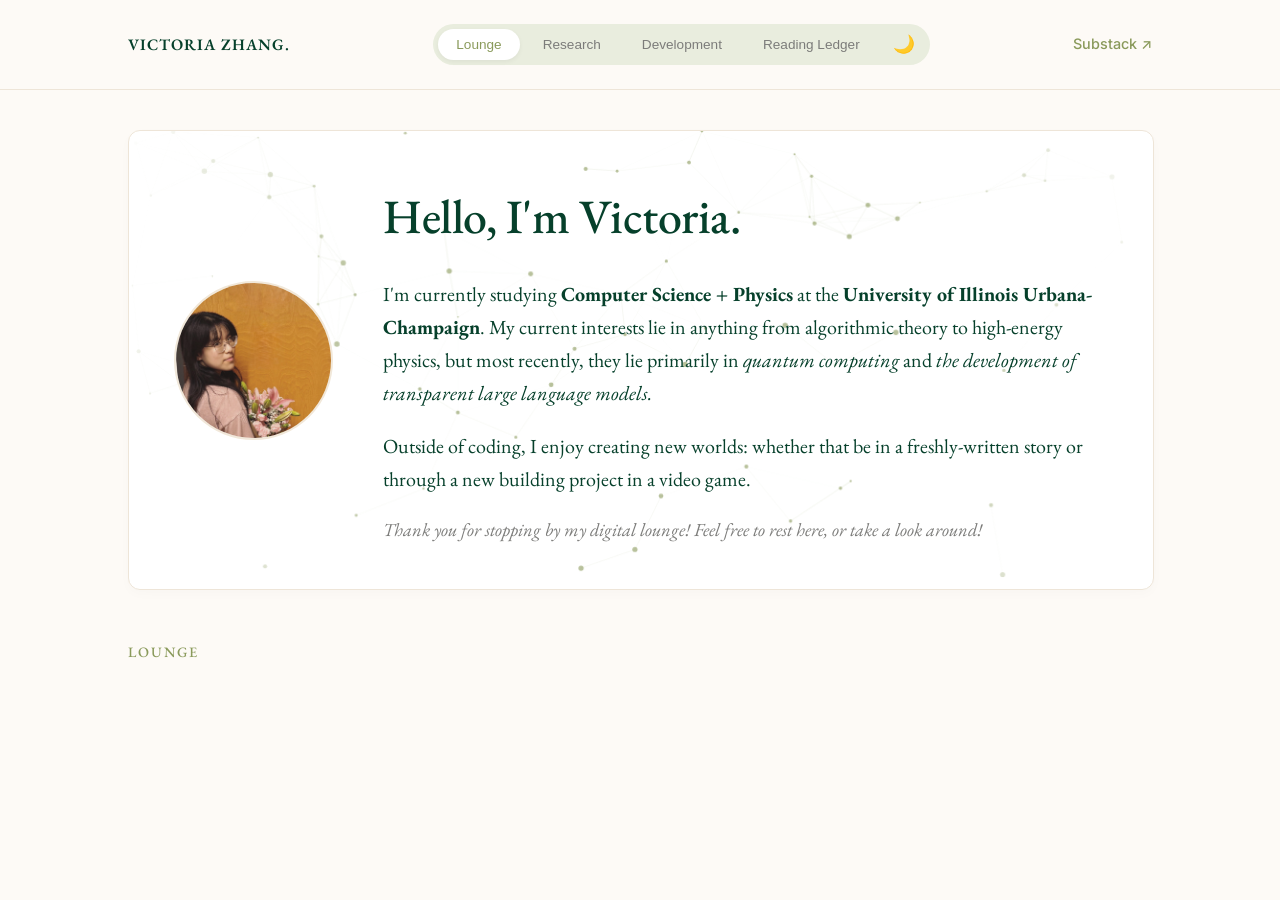
==== commit d3bfdf17: "revised constellation effect" ====
--- a/index.html
+++ b/index.html
@@ -6,7 +6,7 @@
     <meta name="viewport" content="width=device-width, initial-scale=1.0">
     <title>Victoria Zhang | Digital Ledger</title>
     <link rel="icon" type="image/png" href="icon.png">
-    <link rel="stylesheet" href="style.css">
+    <link rel="stylesheet" href="stylee.css">
     <link
         href="https://fonts.googleapis.com/css2?family=EB+Garamond:ital,wght@0,400;0,600;1,400&family=Inter:wght@400;500&display=swap"
         rel="stylesheet">
@@ -28,81 +28,29 @@
 
     <main>
         <section id="personal" class="tab-content active">
-            <header class="profile-header">
-                <div class="profile-container">
-                    <img src="portrait.jpg" alt="Portrait" class="profile-image">
-                    <div class="profile-text">
-                        <h1>Hello, I'm Victoria. </h1>
-                        <p>I'm currently studying <b>Computer Science + Physics</b> at the <b>University of Illinois
-                                Urbana-Champaign</b>. My current interests lie in anything from algorithmic theory to
-                            high-energy physics, but most recently, they lie primarily in <i>quantum computing</i> and
-                            <i>the development of transparent large language models.</i>
-                        </p>
-                        <p>Outside of coding, I enjoy creating new worlds: whether that be in a freshly-written story or
-                            through a new building project in a video game. </p>
-                        <p> Thank you for stopping by my digital lounge! Feel free to rest here, or take a look around!
-                        </p>
-                    </div>
-                </div>
-            </header>
-
-            <h2 class="section-title">The Lounge</h2>
-            <div class="lounge-dynamic-area">
-                <div class="simulation-container">
-                    <div class="simulation-instructions">Move mouse to disturb the field / Click to agitate particles
-                    </div>
-                    <canvas id="physics-canvas"></canvas>
-                </div>
-            </div>
-
-            <!--
-
-            <h2 class="section-title">The Lounge</h2>
-            <div class="bento-container">
-                <div class="bento-item tall reading">
-                    <img src="book_coffee.png" alt="Bookshelf" class="bento-illustration">
-                    <large><b>reading list.</b></large>
-                    <ul class="bento-list">
-                        <li><i>Intermezzo</i>, Sally Rooney</li>
-                        <li><i>A Little Life</i>, Hanya Yanagihara</li>
-                    </ul>
-                </div>
-
-                <div class="bento-item wide spotify-box">
-                    <large><b>on repeat.</b></large>
-                    <iframe data-testid="embed-iframe" style="border-radius:12px" src="https://open.spotify.com/embed/playlist/13HCM7DCeJcNR3n9UkeJcD?utm_source=generator" width="100%" height="352" frameBorder="0" allowfullscreen="" allow="autoplay; clipboard-write; encrypted-media; fullscreen; picture-in-picture" loading="lazy"></iframe>
-                </div>
-
-                <div class="bento-item favorites">
-                    <large><b>recent favorite things.</b></large>
-                    <ul class="bento-list">
-                        <li><b>Movie:</b> <i>Everything Everywhere All at Once</i></li>
-                        <li><b>Book:</b> <i>Babel</i> by R.F. Kuang</li>
-                        <li><b>Game:</b> <i>Tiny Glade</i></li>
-                        <li><b>Song:</b> <i>White Ferrari</i> by Frank Ocean</li>
-                    </ul>
-                </div>
-
-                <div class="bento-item wide-quote-box">
-                    <large><b>fragment.</b></large>
-                    <p class="quote">"The scientist does not study nature because it is useful; he studies it because he delights in it, and he delights in it because it is beautiful."</p>
-                    <cite>— Henri Poincaré</cite>
-                </div>
-                <!--
-                <div class="bento-item gaming">
-                    <large><b>gaming.</b></large>
-                    <h3>Tiny Glade</h3>
-                    <p>Creating quiet, castle-strewn glades in my free time.</p>
-                </div>
+            
+            <div class="profile-hero-frame">
+                <canvas id="physics-canvas"></canvas>
                 
-
-                <div class="bento-item wide quote-box alternate">
-                    <large><b>fragment.</b></large>
-                    <p class="quote">"Everything is a story. You are a story. I am a story."</p>
-                    <cite>— Frances Hodgson Burnett</cite>
-                </div>
-            </div>
-        -->
+                <header class="profile-header">
+                    <div class="profile-container">
+                        <img src="portrait.jpg" alt="Portrait" class="profile-image">
+                        <div class="profile-text">
+                            <h1>Hello, I'm Victoria. </h1>
+                            <p>I'm currently studying <b>Computer Science + Physics</b> at the <b>University of Illinois
+                                    Urbana-Champaign</b>. My current interests lie in anything from algorithmic theory to
+                                high-energy physics, but most recently, they lie primarily in <i>quantum computing</i> and
+                                <i>the development of transparent large language models.</i>
+                            </p>
+                            <p>Outside of coding, I enjoy creating new worlds: whether that be in a freshly-written story or
+                                through a new building project in a video game. </p>
+                            <p class="sign-off">Thank you for stopping by my digital lounge! Feel free to rest here, or take a look around!</p>
+                        </div>
+                    </div>
+                </header>
+            </div>
+            
+            <h2 class="section-title">Lounge</h2>
         </section>
 
         <section id="research" class="tab-content">
@@ -115,8 +63,7 @@
                     fields at the Siebel School of Computing and Data Science. Working with graduate student Agam Goyal
                     under the mentorship of Professor Hari Sundaram. Stay tuned for updates! </p>
                 <div class="tech-tags">
-                    <span class="tag">LLMs </span> <span class="tag">Optimization </span> <span class="tag">Python
-                    </span>
+                    <span class="tag">LLMs </span> <span class="tag">Optimization </span> <span class="tag">Python </span>
                 </div>
             </div>
 
@@ -135,16 +82,14 @@
 
             <div class="project-card">
                 <span class="entry-date">Jun 2024 — Sep 2025</span>
-                <h3>Entry 02: Spatial Transcriptomics Machine Learning Analysis @ Levy Lab, Dartmouth Hitchcock Medical
-                    Center</h3>
+                <h3>Entry 02: Spatial Transcriptomics Machine Learning Analysis @ Levy Lab, Dartmouth Hitchcock Medical Center</h3>
                 <p>Created one of the first spatially-informed aging clocks using synthetic spatial transcriptomics data
                     and a custom convolutional neural network (CNN). Combined gene expression with spatial data to model
                     age acceleration (R² = 0.86). Performed cell clustering, marker gene analysis, and cell-type
                     annotation to identify novel spatial patterns in skin aging. Showcased how spatial ML can reveal new
                     insights in biology.</p>
                 <div class="tech-tags">
-                    <span class="tag">AI Research</span> <span class="tag">TensorFlow</span> <span
-                        class="tag">PyTorch</span>
+                    <span class="tag">AI Research</span> <span class="tag">TensorFlow</span> <span class="tag">PyTorch</span>
                 </div>
             </div>
 
@@ -155,8 +100,7 @@
                     regression, feature selection, and 50-fold cross-validation to train an accurate aging clock (R² =
                     0.953). Explored links between age acceleration and solar damage using statistical tests.</p>
                 <div class="tech-tags">
-                    <span class="tag">AI Research</span> <span class="tag">TensorFlow</span> <span
-                        class="tag">PyTorch</span>
+                    <span class="tag">AI Research</span> <span class="tag">TensorFlow</span> <span class="tag">PyTorch</span>
                 </div>
             </div>
         </section>
@@ -205,8 +149,7 @@
                 <p>A rhythm game converting user-generated music into tracks via Suno API, featuring a BBC micro:bit
                     hardware controller.</p>
                 <div class="tech-tags">
-                    <span class="tag">Node.js </span> <span class="tag">React.js </span> <span class="tag">Suno
-                        API</span>
+                    <span class="tag">Node.js </span> <span class="tag">React.js </span> <span class="tag">Suno API</span>
                 </div>
             </div>
 
@@ -222,8 +165,7 @@
                     search metaheuristics of simulated annealing and differential equation gradients on improving the
                     model.</p>
                 <div class="tech-tags">
-                    <span class="tag">Python</span> <span class="tag">NumPy</span> <span class="tag">Machine
-                        Learning</span>
+                    <span class="tag">Python</span> <span class="tag">NumPy</span> <span class="tag">Machine Learning</span>
                 </div>
             </div>
 
@@ -232,27 +174,14 @@
                 <h3>Mathworks Math Modeling (M3) Challenge: Addressing Homelessness</h3>
                 <p>M3 Challenge Runner Up (top 0.3% out of 650+ entries); utilized logistic regression and VAR
                     forecasting for budget optimization models addressing the homelessness and housing crisis in Seattle
-                    and Alberqueque; presented in front of a panel of professional mathematicians at Jane Street. </p>
+                    and Albuquerque; presented in front of a panel of professional mathematicians at Jane Street. </p>
                 <div class="tech-tags">
                     <span class="tag">VAR Forecasting </span> <span class="tag">Logistic Regression </span> <span
                         class="tag">Math Modeling </span>
                 </div>
             </div>
         </section>
-        <!-- writing section coming soon! 
-        <section id="writing" class="tab-content">
-            <h2 class="section-title">The Archive: Literary Works</h2>
-            
-            <div class="project-card">
-                <span class="entry-date">Feb 2025 </span>
-                <h3>Senior Writing Portfolio </h3>
-                <p>Silver Key award-winning collection of short stories, poetry, and flash fiction recognized in the top 8% of the DC Metro Region.</p>
-                <div class="tech-tags">
-                    <span class="tag">Short Story </span> <span class="tag">Poetry </span> <span class="tag">Flash Fiction </span>
-                </div>
-            </div>
-        </section>
-        -->
+
         <section id="writing" class="tab-content">
             <h2 class="section-title">Reading Ledger</h2>
 
@@ -373,10 +302,14 @@
             document.getElementById(tabName).classList.add('active');
             event.currentTarget.classList.add('active');
 
-            window.scrollTo(0, 0); //autoscroll to top on tab switch
-        }
-
-        // dark mode toggle!!
+            window.scrollTo(0, 0);
+
+            // Re-size canvas context when rendering active lounge container
+            if (tabName === 'personal') {
+                resizeCanvas();
+            }
+        }
+
         function toggleTheme() {
             const body = document.body;
             const themeToggleBtn = document.getElementById('theme-toggle');
@@ -391,65 +324,72 @@
             }
         }
 
-        // remember saved theme preference
         window.onload = function () {
             const savedTheme = localStorage.getItem('theme');
             if (savedTheme === 'dark') {
                 document.body.classList.add('dark-mode');
                 document.getElementById('theme-toggle').textContent = '☀️';
             }
+            resizeCanvas();
+            animateSimulation();
         };
 
-        // --- INTERACTIVE PHYSICS ENGINE ---
+        // --- AMBIENT PHYSICS ENGINE (STRICTLY FRAME BOUND) ---
         const canvas = document.getElementById('physics-canvas');
         const ctx = canvas.getContext('2d');
         let particlesArray = [];
+        const CONNECTION_DISTANCE = 110;
 
         const mouse = {
             x: null,
             y: null,
-            radius: 120 // Interaction boundary radius
+            radius: 140
         };
 
-        // Listeners to track mouse movement relative to canvas bounding box
-        canvas.addEventListener('mousemove', (event) => {
+        // Track user interaction inside the bounding box profile frame
+        const frame = document.querySelector('.profile-hero-frame');
+
+        frame.addEventListener('mousemove', (event) => {
             const rect = canvas.getBoundingClientRect();
             mouse.x = event.clientX - rect.left;
             mouse.y = event.clientY - rect.top;
         });
 
-        canvas.addEventListener('mouseleave', () => {
+        frame.addEventListener('mouseleave', () => {
             mouse.x = null;
             mouse.y = null;
         });
 
-        // Click event to wildly agitate particle states
-        canvas.addEventListener('click', () => {
+        frame.addEventListener('click', () => {
             particlesArray.forEach(p => {
-                p.vx += (Math.random() - 0.5) * 12;
-                p.vy += (Math.random() - 0.5) * 12;
+                p.vx += (Math.random() - 0.5) * 16;
+                p.vy += (Math.random() - 0.5) * 16;
             });
         });
 
-        // Dynamic canvas resize mapping
         function resizeCanvas() {
-            canvas.width = canvas.parentElement.clientWidth;
-            canvas.height = canvas.parentElement.clientHeight;
-            initSimulation();
-        }
-        window.addEventListener('resize', resizeCanvas);
-
-        // Particle Blueprint
+            const parentFrame = document.querySelector('.profile-hero-frame');
+            if(parentFrame) {
+                canvas.width = parentFrame.offsetWidth;
+                canvas.height = parentFrame.offsetHeight;
+                initSimulation();
+            }
+        }
+        
+        window.addEventListener('resize', () => {
+            if (document.getElementById('personal').classList.contains('active')) {
+                resizeCanvas();
+            }
+        });
+
         class Particle {
             constructor(x, y) {
                 this.x = x;
                 this.y = y;
-                this.baseX = x;
-                this.baseY = y;
-                this.size = Math.random() * 2.5 + 1;
-                this.vx = (Math.random() - 0.5) * 1.5;
-                this.vy = (Math.random() - 0.5) * 1.5;
-                this.density = (Math.random() * 30) + 12;
+                this.size = Math.random() * 2 + 0.8;
+                this.vx = (Math.random() - 0.5) * 0.9;
+                this.vy = (Math.random() - 0.5) * 0.9;
+                this.density = (Math.random() * 25) + 12;
             }
 
             draw(color) {
@@ -460,69 +400,82 @@
             }
 
             update() {
-                // Linear movement tracking
                 this.x += this.vx;
                 this.y += this.vy;
 
-                // Wall collisions / elastic bounce calculations
                 if (this.x < 0 || this.x > canvas.width) this.vx *= -1;
                 if (this.y < 0 || this.y > canvas.height) this.vy *= -1;
 
-                // Mouse interaction logic (Vector force fields)
-                let dx = mouse.x - this.x;
-                let dy = mouse.y - this.y;
-                let distance = Math.hypot(dx, dy);
-
-                if (distance < mouse.radius) {
-                    let forceDirectionX = dx / distance;
-                    let forceDirectionY = dy / distance;
-                    // The closer the mouse, the harder it pushes or pulls
-                    let force = (mouse.radius - distance) / mouse.radius;
-                    let directionX = forceDirectionX * force * this.density * 0.4;
-                    let directionY = forceDirectionY * force * this.density * 0.4;
-
-                    // Simple vector subtraction to warp positions away from mouse pointer
-                    this.x -= directionX;
-                    this.y -= directionY;
+                this.vx *= 0.993;
+                this.vy *= 0.993;
+
+                if (mouse.x !== null) {
+                    let dx = mouse.x - this.x;
+                    let dy = mouse.y - this.y;
+                    let distance = Math.hypot(dx, dy);
+
+                    if (distance < mouse.radius && distance > 0) {
+                        let force = (mouse.radius - distance) / mouse.radius;
+                        this.x -= (dx / distance) * force * this.density * 0.38;
+                        this.y -= (dy / distance) * force * this.density * 0.38;
+                    }
                 }
             }
         }
 
         function initSimulation() {
             particlesArray = [];
-            // Number of active particles based on structural screen width
-            let numberOfParticles = (canvas.width * canvas.height) / 4500;
+            let numberOfParticles = Math.floor((canvas.width * canvas.height) / 6500);
             for (let i = 0; i < numberOfParticles; i++) {
-                let x = Math.random() * canvas.width;
-                let y = Math.random() * canvas.height;
-                particlesArray.push(new Particle(x, y));
+                particlesArray.push(new Particle(
+                    Math.random() * canvas.width,
+                    Math.random() * canvas.height
+                ));
+            }
+        }
+
+        function drawConnections(accentColor) {
+            for (let i = 0; i < particlesArray.length; i++) {
+                for (let j = i + 1; j < particlesArray.length; j++) {
+                    const dx = particlesArray[i].x - particlesArray[j].x;
+                    const dy = particlesArray[i].y - particlesArray[j].y;
+                    const dist = Math.hypot(dx, dy);
+
+                    if (dist < CONNECTION_DISTANCE) {
+                        const opacity = (1 - dist / CONNECTION_DISTANCE) * 0.22;
+                        ctx.beginPath();
+                        ctx.moveTo(particlesArray[i].x, particlesArray[i].y);
+                        ctx.lineTo(particlesArray[j].x, particlesArray[j].y);
+                        ctx.strokeStyle = accentColor.replace(')', `, ${opacity})`).replace('rgb', 'rgba');
+                        ctx.lineWidth = 0.6;
+                        ctx.stroke();
+                    }
+                }
             }
         }
 
         function animateSimulation() {
             ctx.clearRect(0, 0, canvas.width, canvas.height);
 
-            // Dynamically query current compiled theme variable colors
-            const activeAccentColor = getComputedStyle(document.documentElement).getPropertyValue('--accent').trim();
+            const style = getComputedStyle(document.documentElement);
+            const accentHex = style.getPropertyValue('--accent').trim();
+
+            const r = parseInt(accentHex.slice(1, 3), 16);
+            const g = parseInt(accentHex.slice(3, 5), 16);
+            const b = parseInt(accentHex.slice(5, 7), 16);
+            const accentRgb = `rgb(${r}, ${g}, ${b})`;
+            const particleColor = `rgba(${r}, ${g}, ${b}, 0.6)`;
+
+            drawConnections(accentRgb);
 
             particlesArray.forEach(particle => {
                 particle.update();
-                particle.draw(activeAccentColor);
+                particle.draw(particleColor);
             });
 
             requestAnimationFrame(animateSimulation);
         }
-
-        // Intercept window onload chain to trigger simulation initialization
-        const systemOnload = window.onload;
-        window.onload = () => {
-            if (systemOnload) systemOnload();
-            resizeCanvas();
-            animateSimulation();
-        };
     </script>
-
-
 </body>
 
 </html>
--- a/stylee.css
+++ b/stylee.css
@@ -0,0 +1,487 @@
+/* --- DARK MODE THEME --- */
+body.dark-mode {
+    --bg: #1a1a1c;           /* Deep Charcoal */
+    --card: #242426;         /* Match Spotify Dark */
+    --text-main: #e2e2e2;    /* Soft White */
+    --text-muted: #a0a0a5;   /* Gray */
+    --accent: #b19cd9;       /* Soft Lavender */
+    --accent-light: #2d2d30; 
+    --border: #38383a;       
+}
+
+/* Specific styling for the toggle button */
+.theme-btn {
+    border: none;
+    background: none;
+    cursor: pointer;
+    font-size: 1.1rem;
+    padding: 0 10px;
+    color: var(--text-muted);
+    transition: color 0.4s ease;
+}
+
+.theme-btn:hover {
+    color: var(--accent);
+}
+
+:root {
+    --bg: #fdfaf6;           /* Warm Paper White */
+    --card: #ffffff;
+    --text-main: #06402B;    /* Sage Green Deep */
+    --text-muted: #7c7c7a;
+    --accent: #8a9a5b;       /* Sage Green Accent */
+    --accent-light: #e9edde;
+    --radius: 12px;
+}
+
+/* --- GLOBAL FUNDAMENTALS --- */
+body {
+    font-family: 'Inter', sans-serif;
+    background-color: var(--bg);
+    color: var(--text-main);
+    margin: 0;
+    line-height: 1.7;
+    transition: background-color 0.4s ease, color 0.4s ease;
+}
+
+h1, h2, h3 {
+    font-family: 'EB Garamond', serif;
+    font-weight: 500;
+}
+
+/* --- NAVIGATION --- */
+nav {
+    display: flex;
+    justify-content: space-between;
+    padding: 1.5rem 10%;
+    align-items: center;
+    border-bottom: 1px solid #eee5d8;
+    position: sticky; 
+    top: 0;
+    background: var(--bg);
+    z-index: 1000;
+    transition: background-color 0.4s ease, border-color 0.4s ease;
+}
+
+.logo {
+    font-family: 'EB Garamond', serif;
+    font-weight: 600;
+    letter-spacing: 1px;
+}
+
+.tab-controls {
+    display: flex;
+    gap: 5px;
+    background: var(--accent-light);
+    padding: 5px;
+    border-radius: 30px;
+    transition: background-color 0.4s ease;
+}
+
+.tab-btn {
+    border: none;
+    background: none;
+    padding: 8px 18px;
+    border-radius: 20px;
+    cursor: pointer;
+    font-size: 0.85rem;
+    color: var(--text-muted);
+    transition: background-color 0.3s ease, color 0.3s ease;
+}
+
+.tab-btn.active {
+    background: var(--card);
+    color: var(--accent);
+    box-shadow: 0 2px 5px rgba(0,0,0,0.05);
+}
+
+.substack-link {
+    text-decoration: none;
+    color: var(--accent);
+    font-size: 0.9rem;
+    font-weight: 500;
+    transition: color 0.3s ease;
+}
+
+/* --- BOX ARCHITECTURE & CREATIVE MOTION LIFT --- */
+.project-card, .bento-item, .quote-box {
+    box-shadow: 0 4px 12px rgba(6, 64, 43, 0.03);
+    background-color: var(--card) !important; 
+    border: 1px solid var(--border, #eee5d8) !important; 
+    border-radius: var(--radius);
+    padding: 30px;
+    display: flex;
+    flex-direction: column;
+    justify-content: flex-start; 
+    transition: transform 0.5s cubic-bezier(0.25, 1, 0.5, 1), 
+                box-shadow 0.5s cubic-bezier(0.25, 1, 0.5, 1),
+                border-color 0.4s ease,
+                background-color 0.4s ease;
+    box-sizing: border-box;
+}
+
+/* Luxury micro-spring expansion hover details */
+.project-card:hover, .bento-item:hover {
+    transform: translateY(-5px) scale(1.005);
+    box-shadow: 0 12px 24px rgba(6, 64, 43, 0.06);
+    border-color: var(--accent) !important;
+}
+
+/* --- TAB CONTENT LOGIC --- */
+main { padding: 40px 10% 100px 10%; }
+.tab-content { display: none; animation: fadeIn 0.6s ease; }
+.tab-content.active { display: block; }
+
+@keyframes fadeIn { 
+    from { opacity: 0; transform: translateY(8px); } 
+    to { opacity: 1; transform: translateY(0); } 
+}
+
+/* ==========================================================================
+   LOUNGE EXTRACTION: HERO FRAME ARCHITECTURE
+   ========================================================================== */
+.profile-hero-frame {
+    position: relative;
+    width: 100%;
+    border: 1px solid var(--border, #eee5d8) !important;
+    border-radius: var(--radius);
+    background-color: var(--card);
+    box-shadow: 0 4px 12px rgba(6, 64, 43, 0.02);
+    overflow: hidden;
+    margin-bottom: 50px;
+    transition: background-color 0.4s ease, border-color 0.4s ease;
+}
+
+/* Bounds the simulation cleanly to the frame profile interior */
+#physics-canvas {
+    position: absolute;
+    top: 0;
+    left: 0;
+    width: 100%;
+    height: 100%;
+    z-index: 1;
+    pointer-events: none; /* Mouse passes straight down to parent frame hook listeners */
+    
+    /* Creative Detail: Fades the canvas edges using CSS gradients so it dissolves cleanly */
+    mask-image: radial-gradient(circle at center, white 50%, transparent 100%);
+    -webkit-mask-image: radial-gradient(circle at center, white 50%, transparent 100%);
+}
+
+.profile-header {
+    position: relative;
+    z-index: 2; /* Sits text layers explicitly clear above particles */
+    padding: 45px;
+    margin: 0;
+    border-bottom: none;
+}
+
+.profile-container { 
+    display: flex; 
+    align-items: center; 
+    gap: 50px; 
+}
+
+.profile-image { 
+    width: 155px; 
+    height: 155px; 
+    border-radius: 50%; /* Geometric circle break looks incredibly premium */
+    object-fit: cover; 
+    filter: grayscale(12%) sepia(6%);
+    border: 2px solid var(--border, #eee5d8);
+    transition: transform 0.5s cubic-bezier(0.25, 1, 0.5, 1), filter 0.4s ease, border-color 0.4s ease;
+}
+
+.profile-hero-frame:hover .profile-image {
+    transform: scale(1.04) rotate(1deg);
+}
+
+body.dark-mode .profile-image {
+    filter: brightness(0.85) grayscale(8%);
+    border-color: var(--border);
+}
+
+.profile-text h1 { 
+    font-size: 3rem; 
+    margin: 0 0 1rem 0; 
+    letter-spacing: -0.5px;
+}
+
+.profile-text p { 
+    font-family: 'EB Garamond', serif; 
+    font-size: 1.25rem; 
+    max-width: 720px; 
+    line-height: 1.65;
+    color: var(--text-main); 
+    margin-bottom: 12px;
+}
+
+.profile-text .sign-off {
+    font-size: 1.15rem;
+    color: var(--text-muted);
+    font-style: italic;
+    margin-bottom: 0;
+}
+
+/* --- SECTIONS & CARDS --- */
+.section-title { font-size: 0.9rem; text-transform: uppercase; letter-spacing: 2px; margin-bottom: 40px; color: var(--accent); }
+
+.project-card {
+    background: var(--card);
+    padding: 2.5rem;
+    border-radius: var(--radius);
+    border: 1px solid #eee5d8;
+    margin-bottom: 24px;
+}
+
+.project-card:hover { transform: translateX(5px) scale(1.002); border-color: var(--accent); }
+.project-card h3 { font-size: 2rem; margin: 0.5rem 0; font-style: italic; }
+.entry-date { font-family: 'Inter', sans-serif; font-size: 0.75rem; color: var(--text-muted); }
+
+/* Updated font colors for Sage Green theme */
+.bento-item h3, 
+.bento-item p, 
+.bento-list li, 
+.quote,
+.project-card h3,
+.project-card p {
+    color: var(--text-main) !important; 
+}
+
+/* Ensure the quote box uses the uniform white background */
+.quote-box { 
+    background-color: var(--card) !important; 
+    justify-content: center; 
+}
+
+/* Update cite color */
+cite { 
+    font-size: 0.85rem; 
+    color: var(--text-muted); 
+    font-style: normal; 
+    text-transform: uppercase; 
+    letter-spacing: 1px; 
+}
+
+/* --- TECH TAGS --- */
+.tech-tags { display: flex; gap: 8px; margin-top: 1.5rem; }
+.tag {
+    background: var(--accent-light);
+    color: var(--accent);
+    padding: 5px 15px;
+    border-radius: 50px;
+    font-size: 0.75rem;
+    font-weight: 500;
+    transition: background-color 0.3s ease, color 0.3s ease;
+}
+
+/* --- BENTO BOXES --- */
+.bento-container {
+    display: grid;
+    grid-template-columns: repeat(3, 1fr);
+    grid-auto-rows: minmax(min-content, auto);
+    gap: 20px;
+    width: 100%;
+    align-items: start;
+}
+
+.bento-illustration {
+    width: 100%;            
+    height: auto;         
+    object-fit: contain;    
+    margin-top: 10px;
+    margin-bottom: 15px;
+    display: block;
+}
+
+.wide { grid-column: span 2; }
+.tall { grid-row: span 2; }
+
+.bento-list { list-style: none; padding: 0; margin-top: 15px; }
+.bento-list li { font-family: 'EB Garamond', serif; font-size: 1.2rem; margin-bottom: 8px; }
+
+/* QUOTES */
+.quote-box { background: #242426; justify-content: center; } 
+.quote { font-family: 'EB Garamond', serif; font-size: 1.5rem; font-style: italic; margin-bottom: 10px; color: #4a4a48; }
+
+/* --- RESPONSIVE --- */
+@media (max-width: 768px) {
+    .profile-container { flex-direction: column; align-items: center; text-align: center; gap: 25px; }
+    .profile-header { padding: 30px 20px; }
+    nav { flex-direction: column; gap: 15px; padding: 1rem 5%; }
+    .bento-container { grid-template-columns: 1fr; }
+    .wide { grid-column: span 1; }
+    .profile-text h1 { font-size: 2.5rem; }
+}
+
+/* --- PROJECT CARD IMPROVEMENTS --- */
+.project-header {
+    display: flex;
+    justify-content: space-between;
+    align-items: center;
+    width: 100%;
+    margin-bottom: 10px;
+}
+
+.project-github-link {
+    font-size: 0.85rem;
+    color: var(--accent);
+    text-decoration: none;
+    font-weight: 500;
+    transition: opacity 0.2s ease, color 0.2s ease;
+}
+
+.project-github-link:hover {
+    text-decoration: underline;
+    opacity: 0.8;
+}
+
+.project-preview-img {
+    width: 100%;
+    height: 200px;              
+    object-fit: cover;          
+    border-radius: 6px;
+    border: 1px solid var(--border);
+    margin: 15px 0;             
+    display: block;
+    transition: transform 0.4s ease, filter 0.4s ease;
+}
+
+.project-card:hover .project-preview-img {
+    transform: scale(1.01);
+}
+
+body.dark-mode .project-preview-img {
+    filter: brightness(0.85);
+}
+
+/* --- BENTO THOUGHT GRID --- */
+.bento-thought-grid {
+    display: grid;
+    grid-template-columns: repeat(3, 1fr);
+    grid-auto-rows: minmax(220px, auto);
+    gap: 20px;
+    width: 100%;
+    margin-top: 20px;
+    align-items: start;
+}
+
+.thought-card {
+    background-color: var(--card) !important;
+    padding: 30px;
+    border-radius: var(--radius, 12px);
+    box-shadow: 0 4px 6px rgba(0,0,0,0.02);
+    display: flex;
+    flex-direction: column;
+    justify-content: flex-start;
+    align-items: flex-start;
+    box-sizing: border-box;
+    transition: transform 0.5s cubic-bezier(0.25, 1, 0.5, 1), 
+                box-shadow 0.5s cubic-bezier(0.25, 1, 0.5, 1),
+                border-color 0.4s ease;
+}
+
+.bento-wide { grid-column: span 2; }
+.bento-tall { grid-row: span 2; }
+
+.bento-image-only {
+    padding: 0 !important;
+    overflow: hidden;
+}
+
+.bento-full-img {
+    width: 100%;
+    height: 100%;
+    object-fit: cover;
+    display: block;
+    transition: transform 0.6s ease;
+}
+
+.thought-card:hover .bento-full-img {
+    transform: scale(1.03);
+}
+
+.note-dashed { border: 1px dashed var(--accent) !important; }
+.note-solid  { border: 1px solid var(--border) !important; }
+.note-thick  { border: 1px solid var(--border) !important; border-left: 4px solid var(--accent) !important; }
+
+.thought-card:hover {
+    transform: translateY(-5px) scale(1.005);
+    box-shadow: 0 12px 24px rgba(6, 64, 43, 0.05);
+    border-color: var(--accent) !important;
+}
+
+.thought-header {
+    display: flex;
+    justify-content: space-between;
+    align-items: center;
+    width: 100%;
+    font-size: 0.8rem;
+}
+
+.thought-card h3 {
+    font-family: 'EB Garamond', serif;
+    font-size: 1.5rem;
+    font-weight: 600;
+    color: var(--accent) !important;
+    margin: 15px 0;
+}
+
+.thought-content { width: 100%; }
+
+.review-paragraph {
+    font-family: 'Inter', sans-serif;
+    font-size: 0.95rem;
+    color: var(--text-main) !important;
+    line-height: 1.7;
+    margin-top: 0;
+    margin-bottom: 16px;
+}
+
+.review-paragraph:last-child { margin-bottom: 0; }
+
+.thought-inline-img {
+    width: 100%;
+    max-height: 160px;
+    object-fit: cover;
+    border-radius: 6px;
+    border: 1px solid var(--border);
+    margin-bottom: 15px;
+    display: block;
+}
+
+.spoiler-tag {
+    color: var(--accent);
+    font-weight: 600;
+    text-transform: uppercase;
+    font-size: 0.75rem;
+    letter-spacing: 0.5px;
+}
+
+.review-quote {
+    font-family: 'EB Garamond', serif;
+    font-size: 1.35rem;
+    font-style: italic;
+    border-left: 2px solid var(--accent);
+    padding-left: 15px;
+    margin: 20px 0;
+    color: var(--text-main);
+}
+
+.book-rating {
+    color: var(--accent);
+    font-size: 0.9rem;
+    letter-spacing: 2px;
+}
+
+body.dark-mode .thought-card { background-color: #242426 !important; }
+body.dark-mode .note-thick { border-left-color: var(--accent) !important; }
+
+@media (max-width: 1024px) {
+    .bento-thought-grid { grid-template-columns: repeat(2, 1fr); }
+}
+
+@media (max-width: 768px) {
+    .bento-thought-grid { grid-template-columns: 1fr; }
+    .bento-wide, .bento-tall { grid-column: span 1; grid-row: span 1; }
+    .bento-image-only { height: 200px; }
+}
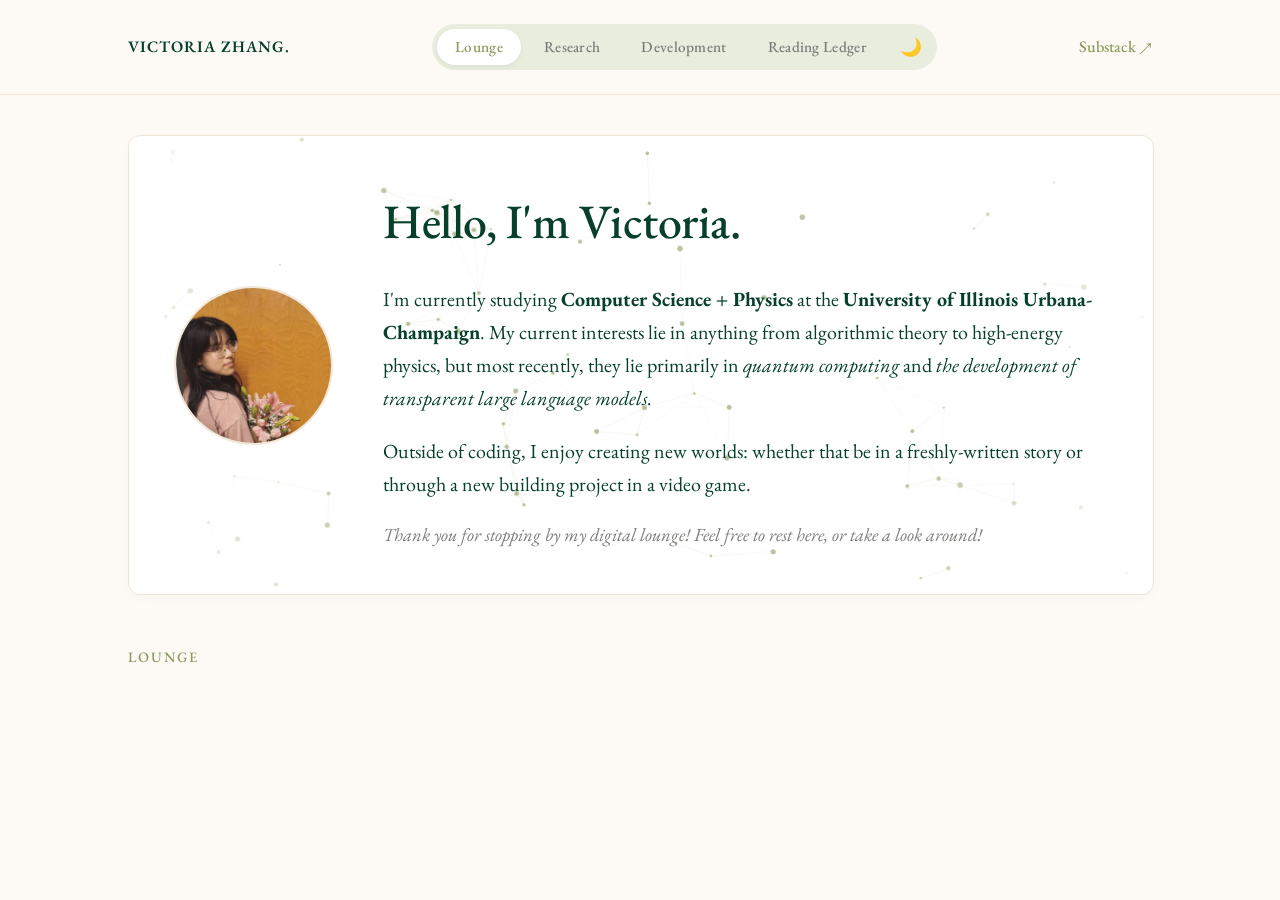
==== commit 70a1b529: "night mode profile" ====
--- a/index.html
+++ b/index.html
@@ -34,7 +34,8 @@
                 
                 <header class="profile-header">
                     <div class="profile-container">
-                        <img src="portrait.jpg" alt="Portrait" class="profile-image">
+                        <img src="portrait.jpg" alt="Portrait" class="profile-image light-profile-img">
+                        <img src="portrait-dark.jpg" alt="Dark Portrait" class="profile-image dark-profile-img">
                         <div class="profile-text">
                             <h1>Hello, I'm Victoria. </h1>
                             <p>I'm currently studying <b>Computer Science + Physics</b> at the <b>University of Illinois
--- a/stylee.css
+++ b/stylee.css
@@ -1,4 +1,8 @@
-/* --- DARK MODE THEME --- */
+/* ==========================================================================
+   1. COLOR PALETTES & GLOBAL DESIGN VARIABLES
+   ========================================================================== */
+
+/* Dark Mode Theme — Triggers when body has .dark-mode class */
 body.dark-mode {
     --bg: #1a1a1c;           /* Deep Charcoal */
     --card: #242426;         /* Match Spotify Dark */
@@ -9,21 +13,7 @@
     --border: #38383a;       
 }
 
-/* Specific styling for the toggle button */
-.theme-btn {
-    border: none;
-    background: none;
-    cursor: pointer;
-    font-size: 1.1rem;
-    padding: 0 10px;
-    color: var(--text-muted);
-    transition: color 0.4s ease;
-}
-
-.theme-btn:hover {
-    color: var(--accent);
-}
-
+/* Light Mode Baseline Theme Defaults */
 :root {
     --bg: #fdfaf6;           /* Warm Paper White */
     --card: #ffffff;
@@ -34,7 +24,9 @@
     --radius: 12px;
 }
 
-/* --- GLOBAL FUNDAMENTALS --- */
+/* ==========================================================================
+   2. GLOBAL SETUP & TYPOGRAPHY
+   ========================================================================== */
 body {
     font-family: 'Inter', sans-serif;
     background-color: var(--bg);
@@ -49,7 +41,9 @@
     font-weight: 500;
 }
 
-/* --- NAVIGATION --- */
+/* ==========================================================================
+   3. NAVIGATION HEADER & TABS
+   ========================================================================== */
 nav {
     display: flex;
     justify-content: space-between;
@@ -84,7 +78,10 @@
     padding: 8px 18px;
     border-radius: 20px;
     cursor: pointer;
-    font-size: 0.85rem;
+    font-family: 'EB Garamond', serif; /* Matched to site header serif styling */
+    font-size: 0.95rem;
+    font-weight: 500;
+    letter-spacing: 0.3px;
     color: var(--text-muted);
     transition: background-color 0.3s ease, color 0.3s ease;
 }
@@ -95,15 +92,59 @@
     box-shadow: 0 2px 5px rgba(0,0,0,0.05);
 }
 
+.theme-btn {
+    border: none;
+    background: none;
+    cursor: pointer;
+    font-size: 1.1rem;
+    padding: 0 10px;
+    color: var(--text-muted);
+    transition: color 0.4s ease;
+}
+
+.theme-btn:hover {
+    color: var(--accent);
+}
+
 .substack-link {
     text-decoration: none;
     color: var(--accent);
-    font-size: 0.9rem;
+    font-family: 'EB Garamond', serif; /* Matched to tabs font */
+    font-size: 1rem;
     font-weight: 500;
     transition: color 0.3s ease;
 }
 
-/* --- BOX ARCHITECTURE & CREATIVE MOTION LIFT --- */
+/* ==========================================================================
+   4. CONTENT LAYOUT, SECTIONS & TIMELINE CARDS
+   ========================================================================== */
+main { 
+    padding: 40px 10% 100px 10%; 
+}
+
+.tab-content { 
+    display: none; 
+    animation: fadeIn 0.6s ease; 
+}
+
+.tab-content.active { 
+    display: block; 
+}
+
+@keyframes fadeIn { 
+    from { opacity: 0; transform: translateY(8px); } 
+    to { opacity: 1; transform: translateY(0); } 
+}
+
+.section-title { 
+    font-size: 0.9rem; 
+    text-transform: uppercase; 
+    letter-spacing: 2px; 
+    margin-bottom: 40px; 
+    color: var(--accent); 
+}
+
+/* Uniform structural styles for content containers */
 .project-card, .bento-item, .quote-box {
     box-shadow: 0 4px 12px rgba(6, 64, 43, 0.03);
     background-color: var(--card) !important; 
@@ -120,25 +161,71 @@
     box-sizing: border-box;
 }
 
-/* Luxury micro-spring expansion hover details */
+/* Smooth spring micro-interactions */
 .project-card:hover, .bento-item:hover {
     transform: translateY(-5px) scale(1.005);
     box-shadow: 0 12px 24px rgba(6, 64, 43, 0.06);
     border-color: var(--accent) !important;
 }
 
-/* --- TAB CONTENT LOGIC --- */
-main { padding: 40px 10% 100px 10%; }
-.tab-content { display: none; animation: fadeIn 0.6s ease; }
-.tab-content.active { display: block; }
-
-@keyframes fadeIn { 
-    from { opacity: 0; transform: translateY(8px); } 
-    to { opacity: 1; transform: translateY(0); } 
-}
-
-/* ==========================================================================
-   LOUNGE EXTRACTION: HERO FRAME ARCHITECTURE
+.project-card {
+    margin-bottom: 24px;
+}
+
+.project-card h3 { 
+    font-size: 2rem; 
+    margin: 0.5rem 0; 
+    font-style: italic; 
+}
+
+.entry-date { 
+    font-family: 'Inter', sans-serif; 
+    font-size: 0.75rem; 
+    color: var(--text-muted); 
+}
+
+/* Color overrides mapping to global text-main settings */
+.bento-item h3, 
+.bento-item p, 
+.bento-list li, 
+.quote,
+.project-card h3,
+.project-card p {
+    color: var(--text-main) !important; 
+}
+
+.quote-box { 
+    background-color: var(--card) !important; 
+    justify-content: center; 
+}
+
+cite { 
+    font-size: 0.85rem; 
+    color: var(--text-muted); 
+    font-style: normal; 
+    text-transform: uppercase; 
+    letter-spacing: 1px; 
+}
+
+/* Technical Skill Tags Layout */
+.tech-tags { 
+    display: flex; 
+    gap: 8px; 
+    margin-top: 1.5rem; 
+}
+
+.tag {
+    background: var(--accent-light);
+    color: var(--accent);
+    padding: 5px 15px;
+    border-radius: 50px;
+    font-size: 0.75rem;
+    font-weight: 500;
+    transition: background-color 0.3s ease, color 0.3s ease;
+}
+
+/* ==========================================================================
+   5. LOUNGE TAB SPECIFIC: HERO FRAME & DUAL PORTRAITS
    ========================================================================== */
 .profile-hero-frame {
     position: relative;
@@ -152,7 +239,6 @@
     transition: background-color 0.4s ease, border-color 0.4s ease;
 }
 
-/* Bounds the simulation cleanly to the frame profile interior */
 #physics-canvas {
     position: absolute;
     top: 0;
@@ -160,16 +246,14 @@
     width: 100%;
     height: 100%;
     z-index: 1;
-    pointer-events: none; /* Mouse passes straight down to parent frame hook listeners */
-    
-    /* Creative Detail: Fades the canvas edges using CSS gradients so it dissolves cleanly */
+    pointer-events: none; 
     mask-image: radial-gradient(circle at center, white 50%, transparent 100%);
     -webkit-mask-image: radial-gradient(circle at center, white 50%, transparent 100%);
 }
 
 .profile-header {
     position: relative;
-    z-index: 2; /* Sits text layers explicitly clear above particles */
+    z-index: 2; 
     padding: 45px;
     margin: 0;
     border-bottom: none;
@@ -181,10 +265,24 @@
     gap: 50px; 
 }
 
+/* Alternate Profile Image Visibility Engine Setup */
+.dark-profile-img {
+    display: none !important;
+}
+
+/* 2. When Dark Mode is triggered, hide the light image and show the dark image */
+body.dark-mode .light-profile-img {
+    display: none !important;
+}
+
+body.dark-mode .dark-profile-img {
+    display: block !important;
+}
+
 .profile-image { 
     width: 155px; 
     height: 155px; 
-    border-radius: 50%; /* Geometric circle break looks incredibly premium */
+    border-radius: 50%; /* Reverted back to the organic circular layout symmetry */
     object-fit: cover; 
     filter: grayscale(12%) sepia(6%);
     border: 2px solid var(--border, #eee5d8);
@@ -192,7 +290,7 @@
 }
 
 .profile-hero-frame:hover .profile-image {
-    transform: scale(1.04) rotate(1deg);
+    transform: scale(1.03) rotate(1deg);
 }
 
 body.dark-mode .profile-image {
@@ -222,98 +320,44 @@
     margin-bottom: 0;
 }
 
-/* --- SECTIONS & CARDS --- */
-.section-title { font-size: 0.9rem; text-transform: uppercase; letter-spacing: 2px; margin-bottom: 40px; color: var(--accent); }
-
-.project-card {
-    background: var(--card);
-    padding: 2.5rem;
-    border-radius: var(--radius);
-    border: 1px solid #eee5d8;
-    margin-bottom: 24px;
-}
-
-.project-card:hover { transform: translateX(5px) scale(1.002); border-color: var(--accent); }
-.project-card h3 { font-size: 2rem; margin: 0.5rem 0; font-style: italic; }
-.entry-date { font-family: 'Inter', sans-serif; font-size: 0.75rem; color: var(--text-muted); }
-
-/* Updated font colors for Sage Green theme */
-.bento-item h3, 
-.bento-item p, 
-.bento-list li, 
-.quote,
-.project-card h3,
-.project-card p {
-    color: var(--text-main) !important; 
-}
-
-/* Ensure the quote box uses the uniform white background */
-.quote-box { 
-    background-color: var(--card) !important; 
-    justify-content: center; 
-}
-
-/* Update cite color */
-cite { 
-    font-size: 0.85rem; 
-    color: var(--text-muted); 
-    font-style: normal; 
-    text-transform: uppercase; 
-    letter-spacing: 1px; 
-}
-
-/* --- TECH TAGS --- */
-.tech-tags { display: flex; gap: 8px; margin-top: 1.5rem; }
-.tag {
-    background: var(--accent-light);
-    color: var(--accent);
-    padding: 5px 15px;
-    border-radius: 50px;
+/* --- AMBIENT SIMULATION SCREEN CONFIG --- */
+.simulation-container {
+    position: relative;
+    width: 100%;
+    height: 380px;
+    padding: 0 !important; 
+    overflow: hidden;
+    background: transparent;
+}
+
+#physics-canvas-fallback {
+    width: 100%;
+    height: 100%;
+    display: block;
+    background-color: transparent;
+}
+
+.simulation-instructions {
+    position: absolute;
+    top: 20px;
+    left: 25px;
     font-size: 0.75rem;
-    font-weight: 500;
-    transition: background-color 0.3s ease, color 0.3s ease;
-}
-
-/* --- BENTO BOXES --- */
-.bento-container {
-    display: grid;
-    grid-template-columns: repeat(3, 1fr);
-    grid-auto-rows: minmax(min-content, auto);
-    gap: 20px;
-    width: 100%;
-    align-items: start;
-}
-
-.bento-illustration {
-    width: 100%;            
-    height: auto;         
-    object-fit: contain;    
-    margin-top: 10px;
-    margin-bottom: 15px;
-    display: block;
-}
-
-.wide { grid-column: span 2; }
-.tall { grid-row: span 2; }
-
-.bento-list { list-style: none; padding: 0; margin-top: 15px; }
-.bento-list li { font-family: 'EB Garamond', serif; font-size: 1.2rem; margin-bottom: 8px; }
-
-/* QUOTES */
-.quote-box { background: #242426; justify-content: center; } 
-.quote { font-family: 'EB Garamond', serif; font-size: 1.5rem; font-style: italic; margin-bottom: 10px; color: #4a4a48; }
-
-/* --- RESPONSIVE --- */
-@media (max-width: 768px) {
-    .profile-container { flex-direction: column; align-items: center; text-align: center; gap: 25px; }
-    .profile-header { padding: 30px 20px; }
-    nav { flex-direction: column; gap: 15px; padding: 1rem 5%; }
-    .bento-container { grid-template-columns: 1fr; }
-    .wide { grid-column: span 1; }
-    .profile-text h1 { font-size: 2.5rem; }
-}
-
-/* --- PROJECT CARD IMPROVEMENTS --- */
+    font-family: 'Inter', sans-serif;
+    color: var(--text-muted);
+    letter-spacing: 1px;
+    text-transform: uppercase;
+    pointer-events: none;
+    opacity: 0.5;
+    transition: opacity 0.3s ease;
+}
+
+.simulation-container:hover .simulation-instructions {
+    opacity: 0.9;
+}
+
+/* ==========================================================================
+   6. DEVELOPMENT LOG PREVIEW SCREENSHOT ENGINE
+   ========================================================================== */
 .project-header {
     display: flex;
     justify-content: space-between;
@@ -354,7 +398,9 @@
     filter: brightness(0.85);
 }
 
-/* --- BENTO THOUGHT GRID --- */
+/* ==========================================================================
+   7. READING LEDGER CRITIQUE BENTO BOX MASONRY GRID
+   ========================================================================== */
 .bento-thought-grid {
     display: grid;
     grid-template-columns: repeat(3, 1fr);
@@ -426,7 +472,9 @@
     margin: 15px 0;
 }
 
-.thought-content { width: 100%; }
+.thought-content { 
+    width: 100%; 
+}
 
 .review-paragraph {
     font-family: 'Inter', sans-serif;
@@ -437,7 +485,9 @@
     margin-bottom: 16px;
 }
 
-.review-paragraph:last-child { margin-bottom: 0; }
+.review-paragraph:last-child { 
+    margin-bottom: 0; 
+}
 
 .thought-inline-img {
     width: 100%;
@@ -476,12 +526,46 @@
 body.dark-mode .thought-card { background-color: #242426 !important; }
 body.dark-mode .note-thick { border-left-color: var(--accent) !important; }
 
+/* Static Bento Legacy Layout Remnants mapping */
+.bento-container {
+    display: grid;
+    grid-template-columns: repeat(3, 1fr);
+    grid-auto-rows: minmax(min-content, auto);
+    gap: 20px;
+    width: 100%;
+    align-items: start;
+}
+
+.bento-illustration {
+    width: 100%;            
+    height: auto;         
+    object-fit: contain;    
+    margin-top: 10px;
+    margin-bottom: 15px;
+    display: block;
+}
+
+.wide { grid-column: span 2; }
+.tall { grid-row: span 2; }
+
+.bento-list { list-style: none; padding: 0; margin-top: 15px; }
+.bento-list li { font-family: 'EB Garamond', serif; font-size: 1.2rem; margin-bottom: 8px; }
+.quote { font-family: 'EB Garamond', serif; font-size: 1.5rem; font-style: italic; margin-bottom: 10px; color: #4a4a48; }
+
+/* ==========================================================================
+   8. MEDIA QUERIES & RESPONSIVE SCALING OVERRIDES
+   ========================================================================== */
 @media (max-width: 1024px) {
     .bento-thought-grid { grid-template-columns: repeat(2, 1fr); }
 }
 
 @media (max-width: 768px) {
+    .profile-container { flex-direction: column; align-items: center; text-align: center; gap: 25px; }
+    .profile-header { padding: 30px 20px; }
+    nav { flex-direction: column; gap: 15px; padding: 1rem 5%; }
     .bento-thought-grid { grid-template-columns: 1fr; }
-    .bento-wide, .bento-tall { grid-column: span 1; grid-row: span 1; }
+    .bento-container { grid-template-columns: 1fr; }
+    .bento-wide, .bento-tall, .wide, .tall { grid-column: span 1; grid-row: span 1; }
     .bento-image-only { height: 200px; }
+    .profile-text h1 { font-size: 2.5rem; }
 }
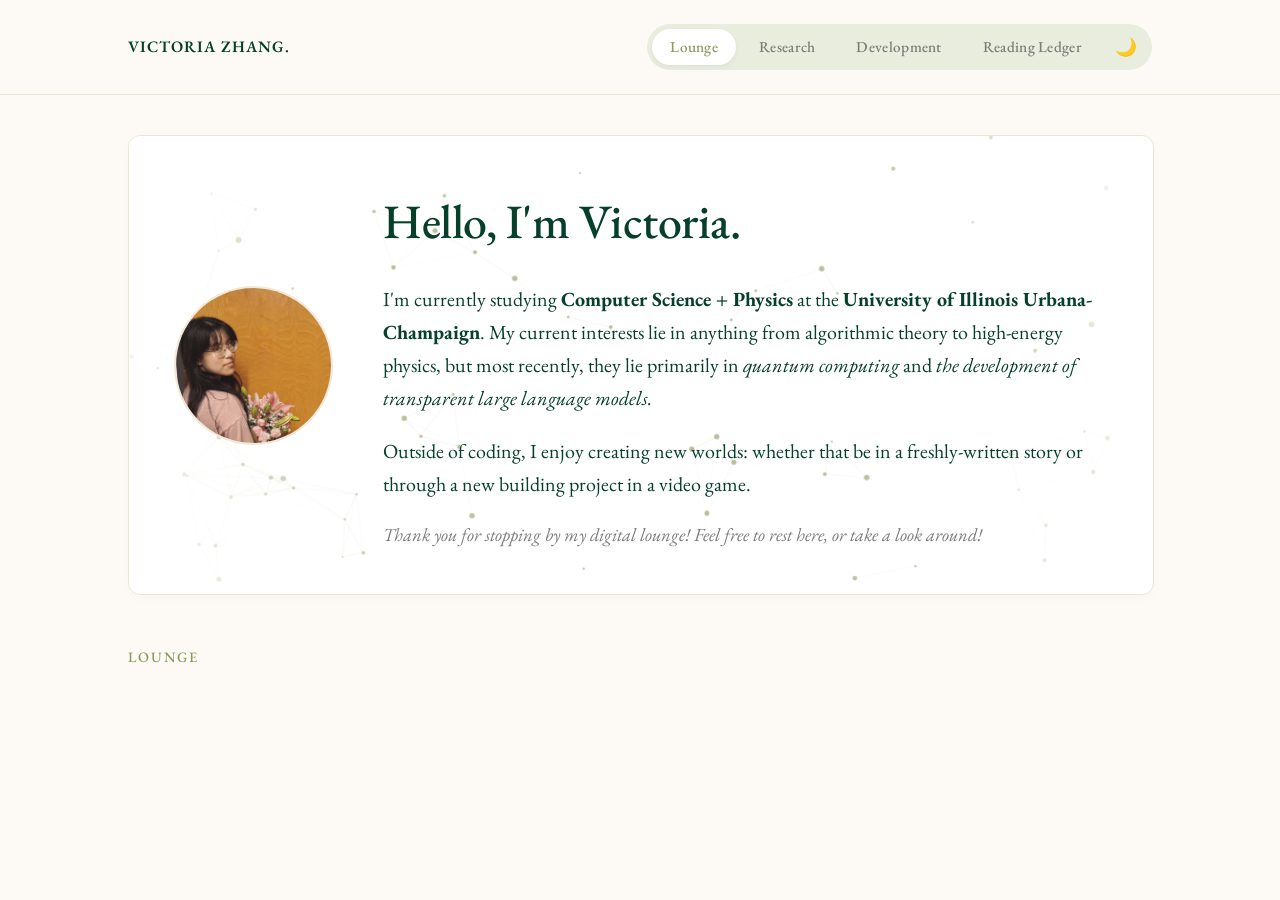
==== commit 6383e253: "remove substack" ====
--- a/index.html
+++ b/index.html
@@ -23,7 +23,9 @@
             <button class="tab-btn" onclick="openTab('writing')">Reading Ledger</button>
             <button id="theme-toggle" class="theme-btn" onclick="toggleTheme()">🌙</button>
         </div>
+        <!-- Substack Link 
         <a href="https://victoriiz.substack.com" target="_blank" class="substack-link">Substack ↗</a>
+    -->
     </nav>
 
     <main>
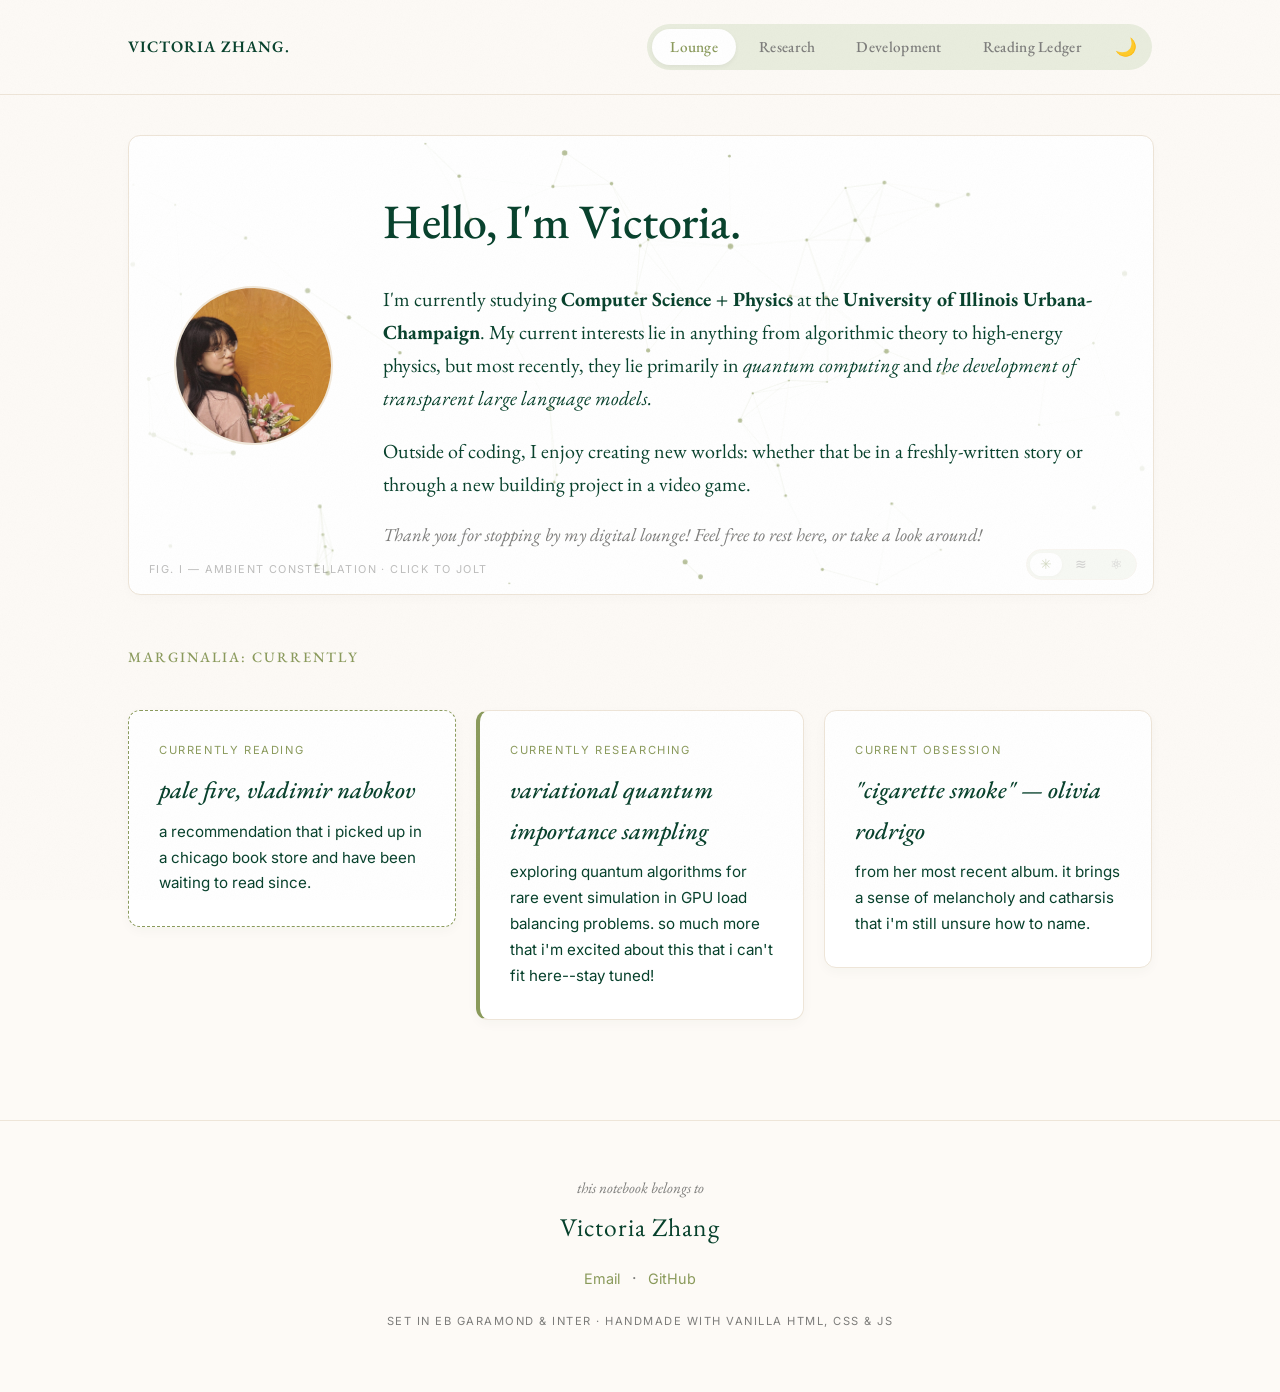
==== commit d1abd7f8: "promoted index2 to index" ====
--- a/index.html
+++ b/index.html
@@ -1,484 +1,401 @@
-<!DOCTYPE html>
-<html lang="en">
-
-<head>
-    <meta charset="UTF-8">
-    <meta name="viewport" content="width=device-width, initial-scale=1.0">
-    <title>Victoria Zhang | Digital Ledger</title>
-    <link rel="icon" type="image/png" href="icon.png">
-    <link rel="stylesheet" href="stylee.css">
-    <link
-        href="https://fonts.googleapis.com/css2?family=EB+Garamond:ital,wght@0,400;0,600;1,400&family=Inter:wght@400;500&display=swap"
-        rel="stylesheet">
-</head>
-
-<body>
-
-    <nav>
-        <div class="logo">VICTORIA ZHANG.</div>
-        <div class="tab-controls">
-            <button class="tab-btn active" onclick="openTab('personal')">Lounge</button>
-            <button class="tab-btn" onclick="openTab('research')">Research</button>
-            <button class="tab-btn" onclick="openTab('dev')">Development</button>
-            <button class="tab-btn" onclick="openTab('writing')">Reading Ledger</button>
-            <button id="theme-toggle" class="theme-btn" onclick="toggleTheme()">🌙</button>
-        </div>
-        <!-- Substack Link 
-        <a href="https://victoriiz.substack.com" target="_blank" class="substack-link">Substack ↗</a>
-    -->
-    </nav>
-
-    <main>
-        <section id="personal" class="tab-content active">
-            
-            <div class="profile-hero-frame">
-                <canvas id="physics-canvas"></canvas>
-                
-                <header class="profile-header">
-                    <div class="profile-container">
-                        <img src="portrait.jpg" alt="Portrait" class="profile-image light-profile-img">
-                        <img src="portrait-dark.jpg" alt="Dark Portrait" class="profile-image dark-profile-img">
-                        <div class="profile-text">
-                            <h1>Hello, I'm Victoria. </h1>
-                            <p>I'm currently studying <b>Computer Science + Physics</b> at the <b>University of Illinois
-                                    Urbana-Champaign</b>. My current interests lie in anything from algorithmic theory to
-                                high-energy physics, but most recently, they lie primarily in <i>quantum computing</i> and
-                                <i>the development of transparent large language models.</i>
-                            </p>
-                            <p>Outside of coding, I enjoy creating new worlds: whether that be in a freshly-written story or
-                                through a new building project in a video game. </p>
-                            <p class="sign-off">Thank you for stopping by my digital lounge! Feel free to rest here, or take a look around!</p>
-                        </div>
-                    </div>
-                </header>
-            </div>
-            
-            <h2 class="section-title">Lounge</h2>
-        </section>
-
-        <section id="research" class="tab-content">
-            <h2 class="section-title">Laboratory Journal: Research Entries</h2>
-
-            <div class="project-card">
-                <span class="entry-date">Sep 2025 — Present </span>
-                <h3>Entry 04: Large Language Models @ Crowd Dynamics Lab </h3>
-                <p>Currently conducting research on fine-tuning and optimizing large language models for specialized
-                    fields at the Siebel School of Computing and Data Science. Working with graduate student Agam Goyal
-                    under the mentorship of Professor Hari Sundaram. Stay tuned for updates! </p>
-                <div class="tech-tags">
-                    <span class="tag">LLMs </span> <span class="tag">Optimization </span> <span class="tag">Python </span>
-                </div>
-            </div>
-
-            <div class="project-card">
-                <span class="entry-date">Sep 2024 — Jun 2025</span>
-                <h3>Entry 03: Quantum Many-Body Scars @ TJHSST Quantum Optics Lab/Virginia Tech</h3>
-                <p>Analyzed entanglement entropy in the PXP model; utilized numerical simulations and analytical methods
-                    to characterize ergodicity breaking and anomalous entanglement patterns in scarred Hamiltonians.
-                    Leveraged translation and reflection symmetries to optimize performance by more than double, scaling
-                    with system size. </p>
-                <div class="tech-tags">
-                    <span class="tag">Quantum Physics</span> <span class="tag">PXP Model </span> <span
-                        class="tag">Mathematica </span>
-                </div>
-            </div>
-
-            <div class="project-card">
-                <span class="entry-date">Jun 2024 — Sep 2025</span>
-                <h3>Entry 02: Spatial Transcriptomics Machine Learning Analysis @ Levy Lab, Dartmouth Hitchcock Medical Center</h3>
-                <p>Created one of the first spatially-informed aging clocks using synthetic spatial transcriptomics data
-                    and a custom convolutional neural network (CNN). Combined gene expression with spatial data to model
-                    age acceleration (R² = 0.86). Performed cell clustering, marker gene analysis, and cell-type
-                    annotation to identify novel spatial patterns in skin aging. Showcased how spatial ML can reveal new
-                    insights in biology.</p>
-                <div class="tech-tags">
-                    <span class="tag">AI Research</span> <span class="tag">TensorFlow</span> <span class="tag">PyTorch</span>
-                </div>
-            </div>
-
-            <div class="project-card">
-                <span class="entry-date">Jun 2023 — Sep 2024</span>
-                <h3>Entry 01: DNA Methylation Photoaging Clock @ Levy Lab, Dartmouth Hitchcock Medical Center</h3>
-                <p>Built a DNAm–based model to predict biological age and study UV-induced skin aging. Used elastic-net
-                    regression, feature selection, and 50-fold cross-validation to train an accurate aging clock (R² =
-                    0.953). Explored links between age acceleration and solar damage using statistical tests.</p>
-                <div class="tech-tags">
-                    <span class="tag">AI Research</span> <span class="tag">TensorFlow</span> <span class="tag">PyTorch</span>
-                </div>
-            </div>
-        </section>
-
-        <section id="dev" class="tab-content">
-            <h2 class="section-title">Engineering Logs: Technical Builds</h2>
-
-            <div class="project-card">
-                <div class="project-header">
-                    <span class="entry-date">May 2026</span>
-                    <a href="https://github.com/victoriiz/navier-stokes-pinn" target="_blank"
-                        class="project-github-link">GitHub ↗</a>
-                </div>
-                <h3>NS-PINN: Navier-Stokes Physics-Informed Neural Network</h3>
-                <p>Built a Physics-Informed Neural Network (PINN) in PyTorch to solve the 2D incompressible
-                    Navier-Stokes equations for lid-driven cavity flow. The network learns fluid velocity and pressure
-                    fields by minimising PDE residuals computed via automatic differentiation — no simulation data
-                    required. Implemented SIREN (sinusoidal activation) architecture for stable higher-order derivative
-                    computation through the network.</p>
-                <div class="tech-tags">
-                    <span class="tag">Python</span> <span class="tag">PyTorch</span> <span class="tag">PDEs</span>
-                </div>
-            </div>
-
-            <div class="project-card">
-                <div class="project-header">
-                    <span class="entry-date">Oct 2025</span>
-                    <a href="https://github.com/victoriiz/hackharvard-25" target="_blank"
-                        class="project-github-link">GitHub ↗</a>
-                </div>
-                <h3>Simulwave (HackHarvard): Interactive 3D Tsunami Simulator</h3>
-                <p>An interactive 3D tsunami simulator visualizing real-time citywide flooding and estimating economic
-                    losses through a calibrated multivariable damage model. </p>
-                <div class="tech-tags">
-                    <span class="tag">Python</span> <span class="tag">NumPy</span> <span class="tag">Streamlit</span>
-                </div>
-            </div>
-
-            <div class="project-card">
-                <div class="project-header">
-                    <span class="entry-date"> Sep 2025</span>
-                    <a href="https://github.com/victoriiz/hackmit_music" target="_blank"
-                        class="project-github-link">GitHub ↗</a>
-                </div>
-                <h3>Beat Rush (HackMIT): Educational Rhythm Game</h3>
-                <p>A rhythm game converting user-generated music into tracks via Suno API, featuring a BBC micro:bit
-                    hardware controller.</p>
-                <div class="tech-tags">
-                    <span class="tag">Node.js </span> <span class="tag">React.js </span> <span class="tag">Suno API</span>
-                </div>
-            </div>
-
-            <div class="project-card">
-                <div class="project-header">
-                    <span class="entry-date">Jan 2025</span>
-                    <a href="https://github.com/victoriiz/q2-adapative-branching" target="_blank"
-                        class="project-github-link">GitHub ↗</a>
-                </div>
-                <h3>Adaptive Branching: A Constraint Satisfaction Approach to Decision Tree Enhancement</h3>
-                <p>Final project completed as part of a machine learning class. Investigates a novel constrained
-                    optimization approach to optimizing decision trees against overfitting, testing the additional
-                    search metaheuristics of simulated annealing and differential equation gradients on improving the
-                    model.</p>
-                <div class="tech-tags">
-                    <span class="tag">Python</span> <span class="tag">NumPy</span> <span class="tag">Machine Learning</span>
-                </div>
-            </div>
-
-            <div class="project-card">
-                <span class="entry-date">Apr 2024 </span>
-                <h3>Mathworks Math Modeling (M3) Challenge: Addressing Homelessness</h3>
-                <p>M3 Challenge Runner Up (top 0.3% out of 650+ entries); utilized logistic regression and VAR
-                    forecasting for budget optimization models addressing the homelessness and housing crisis in Seattle
-                    and Albuquerque; presented in front of a panel of professional mathematicians at Jane Street. </p>
-                <div class="tech-tags">
-                    <span class="tag">VAR Forecasting </span> <span class="tag">Logistic Regression </span> <span
-                        class="tag">Math Modeling </span>
-                </div>
-            </div>
-        </section>
-
-        <section id="writing" class="tab-content">
-            <h2 class="section-title">Reading Ledger</h2>
-
-            <div class="bento-thought-grid">
-
-                <div class="thought-card bento-wide note-dashed">
-                    <div class="thought-header">
-                        <span class="entry-date">Feb 2026</span>
-                        <span class="book-rating">★★★★★</span>
-                    </div>
-                    <h3>One Day, Everyone Will Have Always Been Against This — Omar El Akkad</h3>
-
-                    <div class="thought-content">
-                        <img src="icon.png" class="thought-inline-img" alt="Visual Fragment">
-
-                        <p class="review-paragraph">i hesitated to rate this book—to even go on reading past a certain
-                            point—because of how little connection I felt. yes, I could nod in agreement, let a few
-                            tears escape out of sympathy, bring a hand up to my face in horror, but I couldn't get rid
-                            of the awful sense of superficiality it all felt to me. it is discomfort, to read so
-                            plainly, and in so much unfettered detail the reality that is so completely far from the
-                            coziness of my life. It is this discomfort that Akkad lays so clearly. it is this ignorance,
-                            when, spread as a blanket over the Western sphere and more, becomes permission for the worst
-                            of humanity.</p>
-
-                        <p class="review-paragraph">still, you have to keep reading. and by the end, you too may have
-                            that pessimistic, pragmatic hope that one day this reality would at the very least be
-                            condemned by everyone, that there is no greed or pointing of fingers. until then, we keep
-                            wringing our hands and hold fast to these individual courages.</p>
-
-                        <blockquote class="review-quote">"There's always room on a liberal's lawn."</blockquote>
-                    </div>
-                </div>
-
-                <div class="thought-card bento-tall note-solid">
-                    <div class="thought-header">
-                        <span class="entry-date">March 2026</span>
-                        <span class="book-rating">★★★★☆</span>
-                    </div>
-                    <h3>Cold Enough for Snow — Jessica Au</h3>
-
-                    <div class="thought-content">
-                        <p class="review-paragraph">wow. for such a short novel, it sure did take me a long time to
-                            finish. or really, it was because I read it in bits and pieces, reading on bus rides, during
-                            passing periods between classes, or on weekend mornings when I felt too lazy to get out of
-                            bed. I think I am glad for this. this is not a book meant to be rushed through in a sitting.
-                            it is meant to seep and trickle and slowly ooze.</p>
-
-                        <p class="review-paragraph">the novel carried a quiet warmth that exuded in everything. and
-                            there was a constant distance, too, in the tokyo rains or the passing memories or in the
-                            vagueness of the unnamed daughter and mother's relationship to the very end. though
-                            seemingly formatted as a documentation of the pair's travels, at times we are transported
-                            into the daughter's recollections and emotions or the rushing flow of a nostalgic anecdote.
-                        </p>
-
-                        <p class="review-paragraph">though none of these are fully described dramatically, we cannot
-                            help but feel its twinge regardless. descriptions are offered instead to the simple things:
-                            objects, art, a lake, and so many more. in this way, this story too is normalcy wrapped in a
-                            blanket and presented to the reader, asking, here. take this. this is my passing gift to
-                            you, and oh, won't you come inside and stay awhile?</p>
-
-                        <p class="review-paragraph">there is a mystery that remains after the last page. but it'll just
-                            be that. here is a quiet, unassuming yet introspective tale that has passed through my life
-                            at this moment in time. it'll just be that.</p>
-                    </div>
-                </div>
-
-                <div class="thought-card bento-wide note-thick">
-                    <div class="thought-header">
-                        <span class="entry-date">Dec 2025</span>
-                        <span class="book-rating">★★★★★</span>
-                    </div>
-                    <h3>I Who Have Never Known Men — Jacqueline Harpman</h3>
-
-                    <div class="thought-content">
-                        <img src="icon.png" class="thought-inline-img" alt="Visual Fragment">
-
-                        <p class="review-paragraph"><span class="spoiler-tag">**spoiler alert**</span> it is without a
-                            doubt due to the curious, almost detached storytelling of the narrator that this book read
-                            so peacefully, even when describing tragedy. However, oblivious as the narrator may have
-                            been in the first half of the book, she did not lack sympathy—and it was endlessly
-                            interesting to me to watch her journey tying these knots of her understanding together,
-                            untying them again, and untangling them once more in her relentless search to learn to the
-                            very end.</p>
-
-                        <p class="review-paragraph">on the other hand, it was this interest alone that drove me to
-                            continue turning the page. just as the plains were unchanging, there was rarely any
-                            excitement or thrill in the story. Still, I waited in anticipation to see if there would be
-                            that moment where the narrator Figures It Out, meets an ally, or simply escapes (but where
-                            to?).</p>
-
-                        <p class="review-paragraph">as it turns out, she never truly does Figure It Out. She never does
-                            meet a man, much less another human being. And perhaps at the end, she really did find her
-                            own escape, but as the premise of the whole setting goes, she had simply traded her prison
-                            for a luxurious one. This plot, as a whole, is not fascinating in itself. It's not one that
-                            I expect to think about endlessly.</p>
-
-                        <p class="review-paragraph">But I will think about it sometime, maybe, some boring day in the
-                            future when I am contemplating loneliness, or even taking this idea of living—of people—for
-                            granted. As the narrator hoped in her last days, her story did reach someone. Her story,
-                            which was so laced with quiet despair, yet unwavering hope—these feelings at least, will not
-                            leave.</p>
-                    </div>
-                </div>
-
-            </div>
-        </section>
-
-    </main>
-
-    <script>
-        function openTab(tabName) {
-            const contents = document.querySelectorAll('.tab-content');
-            contents.forEach(content => content.classList.remove('active'));
-
-            const buttons = document.querySelectorAll('.tab-btn');
-            buttons.forEach(btn => btn.classList.remove('active'));
-
-            document.getElementById(tabName).classList.add('active');
-            event.currentTarget.classList.add('active');
-
-            window.scrollTo(0, 0);
-
-            // Re-size canvas context when rendering active lounge container
-            if (tabName === 'personal') {
-                resizeCanvas();
-            }
-        }
-
-        function toggleTheme() {
-            const body = document.body;
-            const themeToggleBtn = document.getElementById('theme-toggle');
-            body.classList.toggle('dark-mode');
-
-            if (body.classList.contains('dark-mode')) {
-                localStorage.setItem('theme', 'dark');
-                themeToggleBtn.textContent = '☀️';
-            } else {
-                localStorage.setItem('theme', 'light');
-                themeToggleBtn.textContent = '🌙';
-            }
-        }
-
-        window.onload = function () {
-            const savedTheme = localStorage.getItem('theme');
-            if (savedTheme === 'dark') {
-                document.body.classList.add('dark-mode');
-                document.getElementById('theme-toggle').textContent = '☀️';
-            }
-            resizeCanvas();
-            animateSimulation();
-        };
-
-        // --- AMBIENT PHYSICS ENGINE (STRICTLY FRAME BOUND) ---
-        const canvas = document.getElementById('physics-canvas');
-        const ctx = canvas.getContext('2d');
-        let particlesArray = [];
-        const CONNECTION_DISTANCE = 110;
-
-        const mouse = {
-            x: null,
-            y: null,
-            radius: 140
-        };
-
-        // Track user interaction inside the bounding box profile frame
-        const frame = document.querySelector('.profile-hero-frame');
-
-        frame.addEventListener('mousemove', (event) => {
-            const rect = canvas.getBoundingClientRect();
-            mouse.x = event.clientX - rect.left;
-            mouse.y = event.clientY - rect.top;
-        });
-
-        frame.addEventListener('mouseleave', () => {
-            mouse.x = null;
-            mouse.y = null;
-        });
-
-        frame.addEventListener('click', () => {
-            particlesArray.forEach(p => {
-                p.vx += (Math.random() - 0.5) * 16;
-                p.vy += (Math.random() - 0.5) * 16;
-            });
-        });
-
-        function resizeCanvas() {
-            const parentFrame = document.querySelector('.profile-hero-frame');
-            if(parentFrame) {
-                canvas.width = parentFrame.offsetWidth;
-                canvas.height = parentFrame.offsetHeight;
-                initSimulation();
-            }
-        }
-        
-        window.addEventListener('resize', () => {
-            if (document.getElementById('personal').classList.contains('active')) {
-                resizeCanvas();
-            }
-        });
-
-        class Particle {
-            constructor(x, y) {
-                this.x = x;
-                this.y = y;
-                this.size = Math.random() * 2 + 0.8;
-                this.vx = (Math.random() - 0.5) * 0.9;
-                this.vy = (Math.random() - 0.5) * 0.9;
-                this.density = (Math.random() * 25) + 12;
-            }
-
-            draw(color) {
-                ctx.beginPath();
-                ctx.arc(this.x, this.y, this.size, 0, Math.PI * 2);
-                ctx.fillStyle = color;
-                ctx.fill();
-            }
-
-            update() {
-                this.x += this.vx;
-                this.y += this.vy;
-
-                if (this.x < 0 || this.x > canvas.width) this.vx *= -1;
-                if (this.y < 0 || this.y > canvas.height) this.vy *= -1;
-
-                this.vx *= 0.993;
-                this.vy *= 0.993;
-
-                if (mouse.x !== null) {
-                    let dx = mouse.x - this.x;
-                    let dy = mouse.y - this.y;
-                    let distance = Math.hypot(dx, dy);
-
-                    if (distance < mouse.radius && distance > 0) {
-                        let force = (mouse.radius - distance) / mouse.radius;
-                        this.x -= (dx / distance) * force * this.density * 0.38;
-                        this.y -= (dy / distance) * force * this.density * 0.38;
-                    }
-                }
-            }
-        }
-
-        function initSimulation() {
-            particlesArray = [];
-            let numberOfParticles = Math.floor((canvas.width * canvas.height) / 6500);
-            for (let i = 0; i < numberOfParticles; i++) {
-                particlesArray.push(new Particle(
-                    Math.random() * canvas.width,
-                    Math.random() * canvas.height
-                ));
-            }
-        }
-
-        function drawConnections(accentColor) {
-            for (let i = 0; i < particlesArray.length; i++) {
-                for (let j = i + 1; j < particlesArray.length; j++) {
-                    const dx = particlesArray[i].x - particlesArray[j].x;
-                    const dy = particlesArray[i].y - particlesArray[j].y;
-                    const dist = Math.hypot(dx, dy);
-
-                    if (dist < CONNECTION_DISTANCE) {
-                        const opacity = (1 - dist / CONNECTION_DISTANCE) * 0.22;
-                        ctx.beginPath();
-                        ctx.moveTo(particlesArray[i].x, particlesArray[i].y);
-                        ctx.lineTo(particlesArray[j].x, particlesArray[j].y);
-                        ctx.strokeStyle = accentColor.replace(')', `, ${opacity})`).replace('rgb', 'rgba');
-                        ctx.lineWidth = 0.6;
-                        ctx.stroke();
-                    }
-                }
-            }
-        }
-
-        function animateSimulation() {
-            ctx.clearRect(0, 0, canvas.width, canvas.height);
-
-            const style = getComputedStyle(document.documentElement);
-            const accentHex = style.getPropertyValue('--accent').trim();
-
-            const r = parseInt(accentHex.slice(1, 3), 16);
-            const g = parseInt(accentHex.slice(3, 5), 16);
-            const b = parseInt(accentHex.slice(5, 7), 16);
-            const accentRgb = `rgb(${r}, ${g}, ${b})`;
-            const particleColor = `rgba(${r}, ${g}, ${b}, 0.6)`;
-
-            drawConnections(accentRgb);
-
-            particlesArray.forEach(particle => {
-                particle.update();
-                particle.draw(particleColor);
-            });
-
-            requestAnimationFrame(animateSimulation);
-        }
-    </script>
-</body>
-
+<!DOCTYPE html>
+<html lang="en">
+
+<head>
+    <meta charset="UTF-8">
+    <meta name="viewport" content="width=device-width, initial-scale=1.0">
+    <title>Victoria Zhang | Digital Ledger</title>
+    <link rel="icon" type="image/png" href="icon.png">
+    <link rel="stylesheet" href="style.css">
+    <link
+        href="https://fonts.googleapis.com/css2?family=EB+Garamond:ital,wght@0,400;0,600;1,400&family=Inter:wght@400;500&display=swap"
+        rel="stylesheet">
+</head>
+
+<body>
+
+    <nav>
+        <div class="logo">VICTORIA ZHANG.</div>
+        <div class="tab-controls">
+            <button class="tab-btn active" data-tab="personal">Lounge</button>
+            <button class="tab-btn" data-tab="research">Research</button>
+            <button class="tab-btn" data-tab="dev">Development</button>
+            <button class="tab-btn" data-tab="writing">Reading Ledger</button>
+            <button id="theme-toggle" class="theme-btn">🌙</button>
+        </div>
+    </nav>
+
+    <main>
+        <!-- ============================ LOUNGE ============================ -->
+        <section id="personal" class="tab-content active">
+
+            <div class="profile-hero-frame">
+                <canvas id="physics-canvas"></canvas>
+
+                <header class="profile-header">
+                    <div class="profile-container">
+                        <img src="portrait.jpg" alt="Portrait" class="profile-image light-profile-img">
+                        <img src="portrait-dark.jpg" alt="Dark Portrait" class="profile-image dark-profile-img">
+                        <div class="profile-text">
+                            <h1>Hello, I'm Victoria. </h1>
+                            <p>I'm currently studying <b>Computer Science + Physics</b> at the <b>University of Illinois
+                                    Urbana-Champaign</b>. My current interests lie in anything from algorithmic theory to
+                                high-energy physics, but most recently, they lie primarily in <i>quantum computing</i> and
+                                <i>the development of transparent large language models.</i>
+                            </p>
+                            <p>Outside of coding, I enjoy creating new worlds: whether that be in a freshly-written story or
+                                through a new building project in a video game. </p>
+                            <p class="sign-off">Thank you for stopping by my digital lounge! Feel free to rest here, or take a look around!</p>
+                        </div>
+                    </div>
+                </header>
+
+                <!-- Ambient simulation switcher: constellation / cavity flow / quantum scars -->
+                <div class="sim-switcher" aria-label="ambient simulation switcher">
+                    <button class="sim-btn" data-sim="constellation" title="constellation — connected particles">✳</button>
+                    <button class="sim-btn" data-sim="flow" title="cavity flow — streamlines from my Navier-Stokes PINN">≋</button>
+                    <button class="sim-btn" data-sim="scars" title="quantum scars — Z₂ revivals in the PXP chain (click to measure!)">⚛</button>
+                </div>
+
+                <!-- Figure caption: quietly labels whichever simulation is running -->
+                <div class="sim-caption" id="sim-caption" aria-live="polite"></div>
+            </div>
+
+            <h2 class="section-title">Marginalia: Currently</h2>
+
+            <div class="bento-container lounge-grid">
+
+                <!-- Auto-fills from books.json (Goodreads sync) ONLY if the text
+                     starts with "[" — your own words always stay untouched -->
+                <div class="bento-item note-dashed">
+                    <span class="lounge-label">currently reading</span>
+                    <h3 id="cr-title">pale fire, vladimir nabokov</h3>
+                    <p id="cr-note">a recommendation that i picked up in a chicago book store and have been
+                        waiting to read since.</p>
+                </div>
+
+                <div class="bento-item note-thick">
+                    <span class="lounge-label">currently researching</span>
+                    <h3>variational quantum importance sampling</h3>
+                    <p>exploring quantum algorithms for rare event simulation in GPU load balancing problems. so much more that i'm excited about this that i can't fit here--stay tuned!</p>
+                </div>
+
+                <!-- rotate this whenever the obsession rotates -->
+                <div class="bento-item note-solid">
+                    <span class="lounge-label">current obsession</span>
+                    <h3>"cigarette smoke" — olivia rodrigo</h3>
+                    <p>from her most recent album. it brings a sense of melancholy and catharsis that
+                        i'm still unsure how to name.</p>
+                </div>
+
+                <!-- worldbuilding desk: uncomment when there's an artifact to show.
+                     For images: <img src="..." class="bento-illustration" alt="..."> -->
+                <!-- <div class="bento-item wide note-dashed">
+                    <span class="lounge-label">from the worldbuilding desk</span>
+                    <h3>Worlds under construction</h3>
+                    <p>[loading...]</p>
+                </div> -->
+
+            </div>
+        </section>
+
+        <!-- ============================ RESEARCH ============================ -->
+        <section id="research" class="tab-content">
+            <h2 class="section-title">Laboratory Journal: Research Entries</h2>
+
+            <div class="project-card">
+                <span class="entry-num">entry 05</span>
+                <span class="entry-date">Jun 2026 — Present </span>
+                <h3>Quantum Information Science @ National Center for Supercomputing Applications </h3>
+                <p>Empiricallly validating benchmarks for rare event simulation, experimenting with quantum variational importance sampling for GPU cluster load scheduling problems. As part of the DREU-QIS program, funded and supported by the Computing Research Association and the National Science Foundation, and mentored by Dr. Phuong Cao and Dr. R. Srikant. </p>
+                <div class="tech-tags">
+                    <span class="tag">Quantum Computing </span> <span class="tag">Optimization </span> <span class="tag">Python </span>
+                </div>
+            </div>
+
+            <div class="project-card">
+                <span class="entry-num">entry 04</span>
+                <span class="entry-date">Sep 2025 — Present </span>
+                <h3>Large Language Models @ Crowd Dynamics Lab </h3>
+                <p>Currently conducting research on fine-tuning and optimizing large language models for specialized
+                    fields at the Siebel School of Computing and Data Science. Working with graduate student Agam Goyal
+                    under the mentorship of Professor Hari Sundaram. Stay tuned for updates! </p>
+                <div class="tech-tags">
+                    <span class="tag">LLMs </span> <span class="tag">Optimization </span> <span class="tag">Python </span>
+                </div>
+            </div>
+
+            <div class="project-card">
+                <span class="entry-num">entry 03</span>
+                <span class="entry-date">Sep 2024 — Jun 2025</span>
+                <h3>Quantum Many-Body Scars @ TJHSST Quantum Optics Lab/Virginia Tech</h3>
+                <p>Analyzed entanglement entropy in the PXP model; utilized numerical simulations and analytical methods
+                    to characterize ergodicity breaking and anomalous entanglement patterns in scarred Hamiltonians.
+                    Leveraged translation and reflection symmetries to optimize performance by more than double, scaling
+                    with system size. </p>
+                <div class="tech-tags">
+                    <span class="tag">Quantum Physics</span> <span class="tag">PXP Model </span> <span
+                        class="tag">Mathematica </span>
+                </div>
+            </div>
+
+            <div class="project-card">
+                <span class="entry-num">entry 02</span>
+                <span class="entry-date">Jun 2024 — Sep 2025</span>
+                <h3>Spatial Transcriptomics Machine Learning Analysis @ Levy Lab, Dartmouth Hitchcock Medical Center</h3>
+                <p>Created one of the first spatially-informed aging clocks using synthetic spatial transcriptomics data
+                    and a custom convolutional neural network (CNN). Combined gene expression with spatial data to model
+                    age acceleration (R² = 0.86). Performed cell clustering, marker gene analysis, and cell-type
+                    annotation to identify novel spatial patterns in skin aging. Showcased how spatial ML can reveal new
+                    insights in biology.</p>
+                <div class="tech-tags">
+                    <span class="tag">AI Research</span> <span class="tag">TensorFlow</span> <span class="tag">PyTorch</span>
+                </div>
+            </div>
+
+            <div class="project-card">
+                <span class="entry-num">entry 01</span>
+                <span class="entry-date">Jun 2023 — Sep 2024</span>
+                <h3>DNA Methylation Photoaging Clock @ Levy Lab, Dartmouth Hitchcock Medical Center</h3>
+                <p>Built a DNAm–based model to predict biological age and study UV-induced skin aging. Used elastic-net
+                    regression, feature selection, and 50-fold cross-validation to train an accurate aging clock (R² =
+                    0.953). Explored links between age acceleration and solar damage using statistical tests.</p>
+                <div class="tech-tags">
+                    <span class="tag">AI Research</span> <span class="tag">TensorFlow</span> <span class="tag">PyTorch</span>
+                </div>
+            </div>
+        </section>
+
+        <!-- ============================ DEVELOPMENT ============================ -->
+        <section id="dev" class="tab-content">
+            <h2 class="section-title">Engineering Logs: Technical Builds</h2>
+
+            <div class="project-card">
+                <span class="entry-num">log 05</span>
+                <div class="project-header">
+                    <span class="entry-date">May 2026</span>
+                    <a href="https://github.com/victoriiz/navier-stokes-pinn" target="_blank"
+                        class="project-github-link">GitHub ↗</a>
+                </div>
+                <h3>NS-PINN: Navier-Stokes Physics-Informed Neural Network</h3>
+                <p>Built a Physics-Informed Neural Network (PINN) in PyTorch to solve the 2D incompressible
+                    Navier-Stokes equations for lid-driven cavity flow. The network learns fluid velocity and pressure
+                    fields by minimising PDE residuals computed via automatic differentiation — no simulation data
+                    required. Implemented SIREN (sinusoidal activation) architecture for stable higher-order derivative
+                    computation through the network.</p>
+                <div class="tech-tags">
+                    <span class="tag">Python</span> <span class="tag">PyTorch</span> <span class="tag">PDEs</span>
+                </div>
+            </div>
+
+            <div class="project-card">
+                <span class="entry-num">log 04</span>
+                <div class="project-header">
+                    <span class="entry-date">Oct 2025</span>
+                    <a href="https://github.com/victoriiz/hackharvard-25" target="_blank"
+                        class="project-github-link">GitHub ↗</a>
+                </div>
+                <h3>Simulwave (HackHarvard): Interactive 3D Tsunami Simulator</h3>
+                <p>An interactive 3D tsunami simulator visualizing real-time citywide flooding and estimating economic
+                    losses through a calibrated multivariable damage model. </p>
+                <div class="tech-tags">
+                    <span class="tag">Python</span> <span class="tag">NumPy</span> <span class="tag">Streamlit</span>
+                </div>
+            </div>
+
+            <div class="project-card">
+                <span class="entry-num">log 03</span>
+                <div class="project-header">
+                    <span class="entry-date"> Sep 2025</span>
+                    <a href="https://github.com/victoriiz/hackmit_music" target="_blank"
+                        class="project-github-link">GitHub ↗</a>
+                </div>
+                <h3>Beat Rush (HackMIT): Educational Rhythm Game</h3>
+                <p>A rhythm game converting user-generated music into tracks via Suno API, featuring a BBC micro:bit
+                    hardware controller.</p>
+                <div class="tech-tags">
+                    <span class="tag">Node.js </span> <span class="tag">React.js </span> <span class="tag">Suno API</span>
+                </div>
+            </div>
+
+            <div class="project-card">
+                <span class="entry-num">log 02</span>
+                <div class="project-header">
+                    <span class="entry-date">Jan 2025</span>
+                    <a href="https://github.com/victoriiz/q2-adapative-branching" target="_blank"
+                        class="project-github-link">GitHub ↗</a>
+                </div>
+                <h3>Adaptive Branching: A Constraint Satisfaction Approach to Decision Tree Enhancement</h3>
+                <p>Final project completed as part of a machine learning class. Investigates a novel constrained
+                    optimization approach to optimizing decision trees against overfitting, testing the additional
+                    search metaheuristics of simulated annealing and differential equation gradients on improving the
+                    model.</p>
+                <div class="tech-tags">
+                    <span class="tag">Python</span> <span class="tag">NumPy</span> <span class="tag">Machine Learning</span>
+                </div>
+            </div>
+
+            <div class="project-card">
+                <span class="entry-num">log 01</span>
+                <span class="entry-date">Apr 2024 </span>
+                <h3>Mathworks Math Modeling (M3) Challenge: Addressing Homelessness</h3>
+                <p>M3 Challenge Runner Up (top 0.3% out of 650+ entries); utilized logistic regression and VAR
+                    forecasting for budget optimization models addressing the homelessness and housing crisis in Seattle
+                    and Albuquerque; presented in front of a panel of professional mathematicians at Jane Street. </p>
+                <div class="tech-tags">
+                    <span class="tag">VAR Forecasting </span> <span class="tag">Logistic Regression </span> <span
+                        class="tag">Math Modeling </span>
+                </div>
+            </div>
+        </section>
+
+        <!-- ============================ READING LEDGER ============================ -->
+        <section id="writing" class="tab-content">
+            <h2 class="section-title">Reading Ledger</h2>
+
+            <!-- Filter index: year chips are generated from the cards' data-year attributes -->
+            <div class="ledger-filters" id="ledger-filters" aria-label="filter reviews">
+                <button class="filter-chip active" data-filter="all">all</button>
+                <button class="filter-chip" data-filter="rating:5">★★★★★</button>
+                <button class="filter-chip" data-filter="rating:4">★★★★</button>
+            </div>
+
+            <!-- Currently-reading shelf, populated from books.json (stays hidden without it) -->
+            <div class="gr-shelf" id="gr-shelf" hidden>
+                <span class="lounge-label">on the nightstand — synced from goodreads</span>
+                <div class="gr-shelf-row" id="gr-shelf-row"></div>
+            </div>
+
+            <div class="bento-thought-grid">
+
+                <div class="thought-card bento-wide note-dashed" data-rating="5" data-year="2026">
+                    <div class="thought-header">
+                        <span class="entry-date">Feb 2026</span>
+                        <span class="book-rating">★★★★★</span>
+                    </div>
+                    <h3>One Day, Everyone Will Have Always Been Against This — Omar El Akkad</h3>
+
+                    <div class="thought-content">
+                        <img src="icon.png" class="thought-inline-img" alt="Visual Fragment">
+
+                        <p class="review-paragraph has-dropcap">i hesitated to rate this book—to even go on reading past a certain
+                            point—because of how little connection I felt. yes, I could nod in agreement, let a few
+                            tears escape out of sympathy, bring a hand up to my face in horror, but I couldn't get rid
+                            of the awful sense of superficiality it all felt to me. it is discomfort, to read so
+                            plainly, and in so much unfettered detail the reality that is so completely far from the
+                            coziness of my life. It is this discomfort that Akkad lays so clearly. it is this ignorance,
+                            when, spread as a blanket over the Western sphere and more, becomes permission for the worst
+                            of humanity.</p>
+
+                        <p class="review-paragraph">still, you have to keep reading. and by the end, you too may have
+                            that pessimistic, pragmatic hope that one day this reality would at the very least be
+                            condemned by everyone, that there is no greed or pointing of fingers. until then, we keep
+                            wringing our hands and hold fast to these individual courages.</p>
+
+                        <blockquote class="review-quote">"There's always room on a liberal's lawn."</blockquote>
+                    </div>
+                </div>
+
+                <div class="thought-card bento-tall note-solid" data-rating="4" data-year="2026">
+                    <div class="thought-header">
+                        <span class="entry-date">March 2026</span>
+                        <span class="book-rating">★★★★☆</span>
+                    </div>
+                    <h3>Cold Enough for Snow — Jessica Au</h3>
+
+                    <div class="thought-content">
+                        <p class="review-paragraph has-dropcap">wow. for such a short novel, it sure did take me a long time to
+                            finish. or really, it was because I read it in bits and pieces, reading on bus rides, during
+                            passing periods between classes, or on weekend mornings when I felt too lazy to get out of
+                            bed. I think I am glad for this. this is not a book meant to be rushed through in a sitting.
+                            it is meant to seep and trickle and slowly ooze.</p>
+
+                        <p class="review-paragraph">the novel carried a quiet warmth that exuded in everything. and
+                            there was a constant distance, too, in the tokyo rains or the passing memories or in the
+                            vagueness of the unnamed daughter and mother's relationship to the very end. though
+                            seemingly formatted as a documentation of the pair's travels, at times we are transported
+                            into the daughter's recollections and emotions or the rushing flow of a nostalgic anecdote.
+                        </p>
+
+                        <p class="review-paragraph">though none of these are fully described dramatically, we cannot
+                            help but feel its twinge regardless. descriptions are offered instead to the simple things:
+                            objects, art, a lake, and so many more. in this way, this story too is normalcy wrapped in a
+                            blanket and presented to the reader, asking, here. take this. this is my passing gift to
+                            you, and oh, won't you come inside and stay awhile?</p>
+
+                        <p class="review-paragraph">there is a mystery that remains after the last page. but it'll just
+                            be that. here is a quiet, unassuming yet introspective tale that has passed through my life
+                            at this moment in time. it'll just be that.</p>
+                    </div>
+                </div>
+
+                <div class="thought-card bento-wide note-thick" data-rating="5" data-year="2025">
+                    <div class="thought-header">
+                        <span class="entry-date">Dec 2025</span>
+                        <span class="book-rating">★★★★★</span>
+                    </div>
+                    <h3>I Who Have Never Known Men — Jacqueline Harpman</h3>
+
+                    <div class="thought-content">
+                        <img src="icon.png" class="thought-inline-img" alt="Visual Fragment">
+
+                        <p class="spoiler-note">** spoiler alert **</p>
+
+                        <p class="review-paragraph has-dropcap">it is without a
+                            doubt due to the curious, almost detached storytelling of the narrator that this book read
+                            so peacefully, even when describing tragedy. However, oblivious as the narrator may have
+                            been in the first half of the book, she did not lack sympathy—and it was endlessly
+                            interesting to me to watch her journey tying these knots of her understanding together,
+                            untying them again, and untangling them once more in her relentless search to learn to the
+                            very end.</p>
+
+                        <p class="review-paragraph">on the other hand, it was this interest alone that drove me to
+                            continue turning the page. just as the plains were unchanging, there was rarely any
+                            excitement or thrill in the story. Still, I waited in anticipation to see if there would be
+                            that moment where the narrator Figures It Out, meets an ally, or simply escapes (but where
+                            to?).</p>
+
+                        <p class="review-paragraph">as it turns out, she never truly does Figure It Out. She never does
+                            meet a man, much less another human being. And perhaps at the end, she really did find her
+                            own escape, but as the premise of the whole setting goes, she had simply traded her prison
+                            for a luxurious one. This plot, as a whole, is not fascinating in itself. It's not one that
+                            I expect to think about endlessly.</p>
+
+                        <p class="review-paragraph">But I will think about it sometime, maybe, some boring day in the
+                            future when I am contemplating loneliness, or even taking this idea of living—of people—for
+                            granted. As the narrator hoped in her last days, her story did reach someone. Her story,
+                            which was so laced with quiet despair, yet unwavering hope—these feelings at least, will not
+                            leave.</p>
+                    </div>
+                </div>
+
+            </div>
+
+            <!-- Rated-on-Goodreads books that don't have a full review yet
+                 (populated from books.json; hidden without it) -->
+            <div class="gr-log" id="gr-log" hidden>
+                <h2 class="section-title">Logged, Not Yet Reviewed</h2>
+                <div id="gr-log-rows"></div>
+            </div>
+        </section>
+
+    </main>
+
+    <!-- ============================ COLOPHON ============================ -->
+    <footer class="colophon">
+        <p class="colophon-line">this notebook belongs to</p>
+        <p class="colophon-name">Victoria Zhang</p>
+        <div class="colophon-links">
+            <a href="mailto:vz8@illinois.edu">Email</a>
+            <span class="colophon-sep">·</span>
+            <a href="https://github.com/victoriiz" target="_blank">GitHub</a>
+            <!-- <span class="colophon-sep">·</span>
+            <a href="https://victoriiz.substack.com" target="_blank">Substack</a> -->
+        </div>
+        <p class="colophon-note">set in EB Garamond &amp; Inter · handmade with vanilla HTML, CSS &amp; JS</p>
+    </footer>
+
+    <script src="script.js" defer></script>
+</body>
+
 </html>
--- a/style.css
+++ b/style.css
@@ -0,0 +1,947 @@
+/* ==========================================================================
+   1. COLOR PALETTES & GLOBAL DESIGN VARIABLES
+   ========================================================================== */
+
+/* Dark Mode Theme — Triggers when body has .dark-mode class
+   (charcoal + lavender, per the site owner's preference) */
+body.dark-mode {
+    --bg: #1a1a1c;           /* Deep Charcoal */
+    --card: #242426;         /* Match Spotify Dark */
+    --text-main: #e2e2e2;    /* Soft White */
+    --text-muted: #a0a0a5;   /* Gray */
+    --accent: #b19cd9;       /* Soft Lavender */
+    --accent-light: #2d2d30;
+    --border: #38383a;
+}
+
+/* Light Mode Baseline Theme Defaults — "Day Desk" */
+:root {
+    --bg: #fdfaf6;           /* Warm Paper White */
+    --card: #ffffff;
+    --text-main: #06402B;    /* Sage Green Deep */
+    --text-muted: #7c7c7a;
+    --accent: #8a9a5b;       /* Sage Green Accent */
+    --accent-light: #e9edde;
+    --border: #eee5d8;
+    --radius: 12px;
+}
+
+/* ==========================================================================
+   2. GLOBAL SETUP & TYPOGRAPHY
+   ========================================================================== */
+body {
+    font-family: 'Inter', sans-serif;
+    background-color: var(--bg);
+    color: var(--text-main);
+    margin: 0;
+    line-height: 1.7;
+    transition: background-color 0.4s ease, color 0.4s ease;
+}
+
+h1, h2, h3 {
+    font-family: 'EB Garamond', serif;
+    font-weight: 500;
+}
+
+/* Paper grain — a whisper of tooth over the whole page */
+body::after {
+    content: "";
+    position: fixed;
+    inset: 0;
+    pointer-events: none;
+    z-index: 2500;
+    opacity: 0.04;
+    background-image: url("data:image/svg+xml,%3Csvg xmlns='http://www.w3.org/2000/svg' width='300' height='300'%3E%3Cfilter id='n'%3E%3CfeTurbulence type='fractalNoise' baseFrequency='0.85' numOctaves='2' stitchTiles='stitch'/%3E%3CfeColorMatrix type='saturate' values='0'/%3E%3C/filter%3E%3Crect width='100%25' height='100%25' filter='url(%23n)'/%3E%3C/svg%3E");
+}
+
+body.dark-mode::after {
+    opacity: 0.055;
+}
+
+/* ==========================================================================
+   3. NAVIGATION HEADER & TABS
+   ========================================================================== */
+nav {
+    display: flex;
+    justify-content: space-between;
+    padding: 1.5rem 10%;
+    align-items: center;
+    border-bottom: 1px solid var(--border, #eee5d8);
+    position: sticky;
+    top: 0;
+    background: var(--bg);
+    z-index: 1000;
+    transition: background-color 0.4s ease, border-color 0.4s ease;
+}
+
+.logo {
+    font-family: 'EB Garamond', serif;
+    font-weight: 600;
+    letter-spacing: 1px;
+}
+
+.tab-controls {
+    display: flex;
+    gap: 5px;
+    background: var(--accent-light);
+    padding: 5px;
+    border-radius: 30px;
+    transition: background-color 0.4s ease;
+}
+
+.tab-btn {
+    border: none;
+    background: none;
+    padding: 8px 18px;
+    border-radius: 20px;
+    cursor: pointer;
+    font-family: 'EB Garamond', serif;
+    font-size: 0.95rem;
+    font-weight: 500;
+    letter-spacing: 0.3px;
+    color: var(--text-muted);
+    transition: background-color 0.3s ease, color 0.3s ease;
+}
+
+.tab-btn.active {
+    background: var(--card);
+    color: var(--accent);
+    box-shadow: 0 2px 5px rgba(0,0,0,0.05);
+}
+
+.theme-btn {
+    border: none;
+    background: none;
+    cursor: pointer;
+    font-size: 1.1rem;
+    padding: 0 10px;
+    color: var(--text-muted);
+    transition: color 0.4s ease;
+}
+
+.theme-btn:hover {
+    color: var(--accent);
+}
+
+.substack-link {
+    text-decoration: none;
+    color: var(--accent);
+    font-family: 'EB Garamond', serif;
+    font-size: 1rem;
+    font-weight: 500;
+    transition: color 0.3s ease;
+}
+
+/* ==========================================================================
+   4. CONTENT LAYOUT, SECTIONS & TIMELINE CARDS
+   ========================================================================== */
+main {
+    padding: 40px 10% 100px 10%;
+}
+
+.tab-content {
+    display: none;
+    animation: fadeIn 0.6s ease;
+}
+
+.tab-content.active {
+    display: block;
+}
+
+@keyframes fadeIn {
+    from { opacity: 0; transform: translateY(8px); }
+    to { opacity: 1; transform: translateY(0); }
+}
+
+.section-title {
+    font-size: 0.9rem;
+    text-transform: uppercase;
+    letter-spacing: 2px;
+    margin-bottom: 40px;
+    color: var(--accent);
+}
+
+/* Uniform structural styles for content containers */
+.project-card, .bento-item, .quote-box {
+    box-shadow: 0 4px 12px rgba(6, 64, 43, 0.03);
+    background-color: var(--card) !important;
+    border: 1px solid var(--border, #eee5d8) !important;
+    border-radius: var(--radius);
+    padding: 30px;
+    display: flex;
+    flex-direction: column;
+    justify-content: flex-start;
+    transition: transform 0.5s cubic-bezier(0.25, 1, 0.5, 1),
+                box-shadow 0.5s cubic-bezier(0.25, 1, 0.5, 1),
+                border-color 0.4s ease,
+                background-color 0.4s ease;
+    box-sizing: border-box;
+}
+
+/* Smooth spring micro-interactions */
+.project-card:hover, .bento-item:hover {
+    transform: translateY(-5px) scale(1.005);
+    box-shadow: 0 12px 24px rgba(6, 64, 43, 0.06);
+    border-color: var(--accent) !important;
+}
+
+.project-card {
+    margin-bottom: 24px;
+    position: relative; /* anchor for marginalia entry numbers */
+}
+
+.project-card h3 {
+    font-size: 2rem;
+    margin: 0.5rem 0;
+    font-style: italic;
+}
+
+/* Entry dates as ink stamps */
+.entry-date {
+    font-family: 'Inter', sans-serif;
+    font-size: 0.7rem;
+    color: var(--text-muted);
+    border: 1px solid var(--border, #eee5d8);
+    border-radius: 3px;
+    padding: 3px 9px;
+    display: inline-block;
+    text-transform: uppercase;
+    letter-spacing: 1.2px;
+    align-self: flex-start;
+    transition: border-color 0.4s ease;
+}
+
+.thought-header .entry-date {
+    align-self: auto;
+}
+
+/* Marginalia: entry/log numbers written in the notebook's gutter.
+   Inline label on normal screens, true margin note on wide ones. */
+.entry-num {
+    display: block;
+    font-family: 'EB Garamond', serif;
+    font-style: italic;
+    font-size: 0.95rem;
+    letter-spacing: 1px;
+    color: var(--accent);
+    margin-bottom: 8px;
+}
+
+@media (min-width: 1280px) {
+    .entry-num {
+        position: absolute;
+        left: -92px;
+        top: 34px;
+        width: 72px;
+        text-align: right;
+        margin: 0;
+        color: var(--text-muted);
+        font-size: 1rem;
+    }
+}
+
+/* Color overrides mapping to global text-main settings */
+.bento-item h3,
+.bento-item p,
+.bento-list li,
+.quote,
+.project-card h3,
+.project-card p {
+    color: var(--text-main) !important;
+}
+
+.quote-box {
+    background-color: var(--card) !important;
+    justify-content: center;
+}
+
+cite {
+    font-size: 0.85rem;
+    color: var(--text-muted);
+    font-style: normal;
+    text-transform: uppercase;
+    letter-spacing: 1px;
+}
+
+/* Technical Skill Tags Layout */
+.tech-tags {
+    display: flex;
+    gap: 8px;
+    margin-top: 1.5rem;
+}
+
+.tag {
+    background: var(--accent-light);
+    color: var(--accent);
+    padding: 5px 15px;
+    border-radius: 50px;
+    font-size: 0.75rem;
+    font-weight: 500;
+    transition: background-color 0.3s ease, color 0.3s ease;
+}
+
+/* ==========================================================================
+   5. LOUNGE TAB: HERO FRAME, DUAL PORTRAITS & SIM SWITCHER
+   ========================================================================== */
+.profile-hero-frame {
+    position: relative;
+    width: 100%;
+    border: 1px solid var(--border, #eee5d8) !important;
+    border-radius: var(--radius);
+    background-color: var(--card);
+    box-shadow: 0 4px 12px rgba(6, 64, 43, 0.02);
+    overflow: hidden;
+    margin-bottom: 50px;
+    transition: background-color 0.4s ease, border-color 0.4s ease;
+}
+
+#physics-canvas {
+    position: absolute;
+    top: 0;
+    left: 0;
+    width: 100%;
+    height: 100%;
+    z-index: 1;
+    pointer-events: none;
+    mask-image: radial-gradient(circle at center, white 50%, transparent 100%);
+    -webkit-mask-image: radial-gradient(circle at center, white 50%, transparent 100%);
+}
+
+.profile-header {
+    position: relative;
+    z-index: 2;
+    padding: 45px;
+    margin: 0;
+    border-bottom: none;
+}
+
+.profile-container {
+    display: flex;
+    align-items: center;
+    gap: 50px;
+}
+
+/* Ambient simulation switcher — a small instrument dial in the frame corner */
+.sim-switcher {
+    position: absolute;
+    bottom: 14px;
+    right: 16px;
+    z-index: 3;
+    display: flex;
+    gap: 3px;
+    background: var(--accent-light);
+    border: 1px solid var(--border, #eee5d8);
+    border-radius: 30px;
+    padding: 3px;
+    opacity: 0.35;
+    transition: opacity 0.3s ease, background-color 0.4s ease, border-color 0.4s ease;
+}
+
+.profile-hero-frame:hover .sim-switcher {
+    opacity: 1;
+}
+
+.sim-btn {
+    border: none;
+    background: none;
+    cursor: pointer;
+    font-size: 0.85rem;
+    line-height: 1;
+    padding: 5px 10px;
+    border-radius: 20px;
+    color: var(--text-muted);
+    transition: background-color 0.3s ease, color 0.3s ease;
+}
+
+.sim-btn.active {
+    background: var(--card);
+    color: var(--accent);
+    box-shadow: 0 1px 3px rgba(0,0,0,0.06);
+}
+
+/* Alternate Profile Image Visibility Engine Setup */
+.dark-profile-img {
+    display: none !important;
+}
+
+body.dark-mode .light-profile-img {
+    display: none !important;
+}
+
+body.dark-mode .dark-profile-img {
+    display: block !important;
+}
+
+.profile-image {
+    width: 155px;
+    height: 155px;
+    border-radius: 50%;
+    object-fit: cover;
+    filter: grayscale(12%) sepia(6%);
+    border: 2px solid var(--border, #eee5d8);
+    transition: transform 0.5s cubic-bezier(0.25, 1, 0.5, 1), filter 0.4s ease, border-color 0.4s ease;
+}
+
+.profile-hero-frame:hover .profile-image {
+    transform: scale(1.03) rotate(1deg);
+}
+
+body.dark-mode .profile-image {
+    filter: brightness(0.85) grayscale(8%);
+    border-color: var(--border);
+}
+
+.profile-text h1 {
+    font-size: 3rem;
+    margin: 0 0 1rem 0;
+    letter-spacing: -0.5px;
+}
+
+.profile-text p {
+    font-family: 'EB Garamond', serif;
+    font-size: 1.25rem;
+    max-width: 720px;
+    line-height: 1.65;
+    color: var(--text-main);
+    margin-bottom: 12px;
+}
+
+.profile-text .sign-off {
+    font-size: 1.15rem;
+    color: var(--text-muted);
+    font-style: italic;
+    margin-bottom: 0;
+}
+
+/* Lounge "currently" cells */
+.lounge-label {
+    font-family: 'Inter', sans-serif;
+    font-size: 0.7rem;
+    text-transform: uppercase;
+    letter-spacing: 1.6px;
+    color: var(--accent);
+}
+
+.lounge-grid .bento-item h3 {
+    font-size: 1.5rem;
+    font-style: italic;
+    margin: 10px 0 8px 0;
+}
+
+.lounge-grid .bento-item p {
+    font-size: 0.95rem;
+    margin: 0;
+}
+
+/* --- AMBIENT SIMULATION SCREEN CONFIG --- */
+.simulation-container {
+    position: relative;
+    width: 100%;
+    height: 380px;
+    padding: 0 !important;
+    overflow: hidden;
+    background: transparent;
+}
+
+#physics-canvas-fallback {
+    width: 100%;
+    height: 100%;
+    display: block;
+    background-color: transparent;
+}
+
+.simulation-instructions {
+    position: absolute;
+    top: 20px;
+    left: 25px;
+    font-size: 0.75rem;
+    font-family: 'Inter', sans-serif;
+    color: var(--text-muted);
+    letter-spacing: 1px;
+    text-transform: uppercase;
+    pointer-events: none;
+    opacity: 0.5;
+    transition: opacity 0.3s ease;
+}
+
+.simulation-container:hover .simulation-instructions {
+    opacity: 0.9;
+}
+
+/* ==========================================================================
+   6. DEVELOPMENT LOG PREVIEW SCREENSHOT ENGINE
+   ========================================================================== */
+.project-header {
+    display: flex;
+    justify-content: space-between;
+    align-items: center;
+    width: 100%;
+    margin-bottom: 10px;
+}
+
+.project-github-link {
+    font-size: 0.85rem;
+    color: var(--accent);
+    text-decoration: none;
+    font-weight: 500;
+    transition: opacity 0.2s ease, color 0.2s ease;
+}
+
+.project-github-link:hover {
+    text-decoration: underline;
+    opacity: 0.8;
+}
+
+.project-preview-img {
+    width: 100%;
+    height: 200px;
+    object-fit: cover;
+    border-radius: 6px;
+    border: 1px solid var(--border);
+    margin: 15px 0;
+    display: block;
+    transition: transform 0.4s ease, filter 0.4s ease;
+}
+
+.project-card:hover .project-preview-img {
+    transform: scale(1.01);
+}
+
+body.dark-mode .project-preview-img {
+    filter: brightness(0.85);
+}
+
+/* ==========================================================================
+   7. READING LEDGER CRITIQUE BENTO BOX MASONRY GRID
+   ========================================================================== */
+.bento-thought-grid {
+    display: grid;
+    grid-template-columns: repeat(3, 1fr);
+    grid-auto-rows: minmax(220px, auto);
+    gap: 20px;
+    width: 100%;
+    margin-top: 20px;
+    align-items: start;
+}
+
+.thought-card {
+    background-color: var(--card) !important;
+    padding: 30px;
+    border-radius: var(--radius, 12px);
+    box-shadow: 0 4px 6px rgba(0,0,0,0.02);
+    display: flex;
+    flex-direction: column;
+    justify-content: flex-start;
+    align-items: flex-start;
+    box-sizing: border-box;
+    transition: transform 0.5s cubic-bezier(0.25, 1, 0.5, 1),
+                box-shadow 0.5s cubic-bezier(0.25, 1, 0.5, 1),
+                border-color 0.4s ease,
+                background-color 0.4s ease;
+}
+
+.bento-wide { grid-column: span 2; }
+.bento-tall { grid-row: span 2; }
+
+.bento-image-only {
+    padding: 0 !important;
+    overflow: hidden;
+}
+
+.bento-full-img {
+    width: 100%;
+    height: 100%;
+    object-fit: cover;
+    display: block;
+    transition: transform 0.6s ease;
+}
+
+.thought-card:hover .bento-full-img {
+    transform: scale(1.03);
+}
+
+.note-dashed { border: 1px dashed var(--accent) !important; }
+.note-solid  { border: 1px solid var(--border) !important; }
+.note-thick  { border: 1px solid var(--border) !important; border-left: 4px solid var(--accent) !important; }
+
+.thought-card:hover {
+    transform: translateY(-5px) scale(1.005);
+    box-shadow: 0 12px 24px rgba(6, 64, 43, 0.05);
+    border-color: var(--accent) !important;
+}
+
+.thought-header {
+    display: flex;
+    justify-content: space-between;
+    align-items: center;
+    width: 100%;
+    font-size: 0.8rem;
+}
+
+.thought-card h3 {
+    font-family: 'EB Garamond', serif;
+    font-size: 1.5rem;
+    font-weight: 600;
+    color: var(--accent) !important;
+    margin: 15px 0;
+}
+
+.thought-content {
+    width: 100%;
+}
+
+.review-paragraph {
+    font-family: 'Inter', sans-serif;
+    font-size: 0.95rem;
+    color: var(--text-main) !important;
+    line-height: 1.7;
+    margin-top: 0;
+    margin-bottom: 16px;
+}
+
+.review-paragraph:last-child {
+    margin-bottom: 0;
+}
+
+/* Illuminated drop caps — apply .has-dropcap to the opening paragraph of a review */
+.has-dropcap::first-letter {
+    font-family: 'EB Garamond', serif;
+    font-size: 3.1em;
+    float: left;
+    line-height: 0.78;
+    padding: 4px 8px 0 0;
+    color: var(--accent);
+}
+
+.thought-inline-img {
+    width: 100%;
+    max-height: 160px;
+    object-fit: cover;
+    border-radius: 6px;
+    border: 1px solid var(--border);
+    margin-bottom: 15px;
+    display: block;
+}
+
+.spoiler-tag,
+.spoiler-note {
+    color: var(--accent);
+    font-weight: 600;
+    text-transform: uppercase;
+    font-size: 0.75rem;
+    letter-spacing: 0.5px;
+}
+
+.spoiler-note {
+    font-family: 'Inter', sans-serif;
+    margin: 0 0 12px 0;
+}
+
+.review-quote {
+    font-family: 'EB Garamond', serif;
+    font-size: 1.35rem;
+    font-style: italic;
+    border-left: 2px solid var(--accent);
+    padding-left: 15px;
+    margin: 20px 0;
+    color: var(--text-main);
+}
+
+.book-rating {
+    color: var(--accent);
+    font-size: 0.9rem;
+    letter-spacing: 2px;
+}
+
+body.dark-mode .thought-card { background-color: var(--card) !important; }
+body.dark-mode .note-thick { border-left-color: var(--accent) !important; }
+
+/* Static Bento Legacy Layout Remnants mapping */
+.bento-container {
+    display: grid;
+    grid-template-columns: repeat(3, 1fr);
+    grid-auto-rows: minmax(min-content, auto);
+    gap: 20px;
+    width: 100%;
+    align-items: start;
+}
+
+.bento-illustration {
+    width: 100%;
+    height: auto;
+    object-fit: contain;
+    margin-top: 10px;
+    margin-bottom: 15px;
+    display: block;
+}
+
+.wide { grid-column: span 2; }
+.tall { grid-row: span 2; }
+
+.bento-list { list-style: none; padding: 0; margin-top: 15px; }
+.bento-list li { font-family: 'EB Garamond', serif; font-size: 1.2rem; margin-bottom: 8px; }
+.quote { font-family: 'EB Garamond', serif; font-size: 1.5rem; font-style: italic; margin-bottom: 10px; color: #4a4a48; }
+
+/* ==========================================================================
+   8. COLOPHON FOOTER
+   ========================================================================== */
+.colophon {
+    text-align: center;
+    padding: 55px 10% 50px;
+    border-top: 1px solid var(--border, #eee5d8);
+    transition: border-color 0.4s ease;
+}
+
+.colophon-line {
+    font-family: 'EB Garamond', serif;
+    font-style: italic;
+    font-size: 0.95rem;
+    color: var(--text-muted);
+    margin: 0;
+}
+
+.colophon-name {
+    font-family: 'EB Garamond', serif;
+    font-size: 1.6rem;
+    letter-spacing: 1px;
+    margin: 4px 0 16px 0;
+}
+
+.colophon-links a {
+    color: var(--accent);
+    text-decoration: none;
+    font-size: 0.9rem;
+    margin: 0 8px;
+    transition: color 0.3s ease;
+}
+
+.colophon-links a:hover {
+    text-decoration: underline;
+}
+
+.colophon-sep {
+    color: var(--text-muted);
+}
+
+.colophon-note {
+    font-size: 0.7rem;
+    color: var(--text-muted);
+    text-transform: uppercase;
+    letter-spacing: 1.5px;
+    margin-top: 20px;
+}
+
+/* ==========================================================================
+   9. SIMULATION FIGURE CAPTIONS
+   ========================================================================== */
+.sim-caption {
+    position: absolute;
+    bottom: 16px;
+    left: 20px;
+    z-index: 3;
+    font-family: 'Inter', sans-serif;
+    font-size: 0.68rem;
+    letter-spacing: 1.4px;
+    text-transform: uppercase;
+    color: var(--text-muted);
+    opacity: 0;
+    transition: opacity 1.4s ease;
+    pointer-events: none;
+    max-width: 60%;
+}
+
+.sim-caption.show {
+    opacity: 0.5;
+}
+
+.profile-hero-frame:hover .sim-caption.show {
+    opacity: 0.85;
+}
+
+/* ==========================================================================
+   10. READING LEDGER: FILTERS, COLLAPSIBLE REVIEWS & GOODREADS SHELF
+   ========================================================================== */
+.ledger-filters {
+    display: flex;
+    flex-wrap: wrap;
+    gap: 6px;
+    margin: -25px 0 30px 0;
+}
+
+.filter-chip {
+    border: 1px solid var(--border, #eee5d8);
+    background: none;
+    padding: 5px 14px;
+    border-radius: 30px;
+    cursor: pointer;
+    font-family: 'Inter', sans-serif;
+    font-size: 0.72rem;
+    text-transform: uppercase;
+    letter-spacing: 1px;
+    color: var(--text-muted);
+    transition: background-color 0.3s ease, color 0.3s ease, border-color 0.3s ease;
+}
+
+.filter-chip:hover {
+    border-color: var(--accent);
+    color: var(--accent);
+}
+
+.filter-chip.active {
+    background: var(--accent-light);
+    border-color: var(--accent);
+    color: var(--accent);
+}
+
+/* Long reviews fold closed with a fading edge; a toggle unfolds them */
+.thought-content.collapsed {
+    max-height: 380px;
+    overflow: hidden;
+    -webkit-mask-image: linear-gradient(to bottom, black 72%, transparent 100%);
+    mask-image: linear-gradient(to bottom, black 72%, transparent 100%);
+}
+
+.read-more-btn {
+    border: none;
+    background: none;
+    cursor: pointer;
+    color: var(--accent);
+    font-family: 'EB Garamond', serif;
+    font-style: italic;
+    font-size: 0.95rem;
+    padding: 8px 0 0 0;
+    align-self: flex-start;
+}
+
+.read-more-btn:hover {
+    text-decoration: underline;
+}
+
+/* Currently-reading shelf strip (from books.json) */
+.gr-shelf {
+    margin: -10px 0 40px 0;
+}
+
+.gr-shelf-row {
+    display: flex;
+    flex-wrap: wrap;
+    gap: 18px;
+    margin-top: 14px;
+}
+
+.gr-book {
+    width: 92px;
+    text-decoration: none;
+    color: var(--text-main);
+    font-family: 'EB Garamond', serif;
+    font-size: 0.85rem;
+    line-height: 1.3;
+}
+
+.gr-book img {
+    width: 92px;
+    height: 138px;
+    object-fit: cover;
+    border-radius: 4px;
+    border: 1px solid var(--border, #eee5d8);
+    display: block;
+    margin-bottom: 6px;
+    box-shadow: 0 3px 8px rgba(0,0,0,0.08);
+    transition: transform 0.4s cubic-bezier(0.25, 1, 0.5, 1);
+}
+
+.gr-book:hover img {
+    transform: translateY(-3px);
+}
+
+body.dark-mode .gr-book img {
+    filter: brightness(0.88);
+}
+
+/* Cover-less books get a lettered "spine" instead of a broken image */
+.gr-book-spine {
+    width: 92px;
+    height: 138px;
+    box-sizing: border-box;
+    padding: 10px 8px;
+    border-radius: 4px;
+    border: 1px solid var(--border, #eee5d8);
+    border-left: 4px solid var(--accent);
+    background: var(--accent-light);
+    color: var(--text-main);
+    font-family: 'EB Garamond', serif;
+    font-style: italic;
+    font-size: 0.8rem;
+    line-height: 1.35;
+    overflow: hidden;
+    display: flex;
+    align-items: flex-end;
+    margin-bottom: 6px;
+}
+
+/* "Logged, not yet reviewed" — compact ledger rows */
+.gr-log {
+    margin-top: 60px;
+}
+
+.gr-log-row {
+    display: grid;
+    grid-template-columns: 90px 1fr auto auto;
+    gap: 14px;
+    align-items: baseline;
+    padding: 10px 4px;
+    border-bottom: 1px dashed var(--border, #eee5d8);
+}
+
+.gr-log-date {
+    font-size: 0.7rem;
+    text-transform: uppercase;
+    letter-spacing: 1px;
+    color: var(--text-muted);
+}
+
+.gr-log-title {
+    font-family: 'EB Garamond', serif;
+    font-size: 1.05rem;
+    color: var(--text-main);
+    text-decoration: none;
+}
+
+.gr-log-title:hover {
+    color: var(--accent);
+}
+
+.gr-log-author {
+    font-size: 0.8rem;
+    color: var(--text-muted);
+}
+
+.gr-log-stars {
+    color: var(--accent);
+    letter-spacing: 2px;
+    font-size: 0.8rem;
+}
+
+/* ==========================================================================
+   11. MEDIA QUERIES & RESPONSIVE SCALING OVERRIDES
+   ========================================================================== */
+@media (max-width: 1024px) {
+    .bento-thought-grid { grid-template-columns: repeat(2, 1fr); }
+    .bento-container { grid-template-columns: repeat(2, 1fr); }
+}
+
+@media (max-width: 768px) {
+    .profile-container { flex-direction: column; align-items: center; text-align: center; gap: 25px; }
+    .profile-header { padding: 30px 20px; }
+    nav { flex-direction: column; gap: 15px; padding: 1rem 5%; }
+    .bento-thought-grid { grid-template-columns: 1fr; }
+    .bento-container { grid-template-columns: 1fr; }
+    .bento-wide, .bento-tall, .wide, .tall { grid-column: span 1; grid-row: span 1; }
+    .bento-image-only { height: 200px; }
+    .profile-text h1 { font-size: 2.5rem; }
+    .sim-switcher { opacity: 0.8; }
+    .sim-caption { display: none; }
+    .gr-log-row { grid-template-columns: 1fr auto; }
+    .gr-log-date, .gr-log-author { display: none; }
+}
+ 
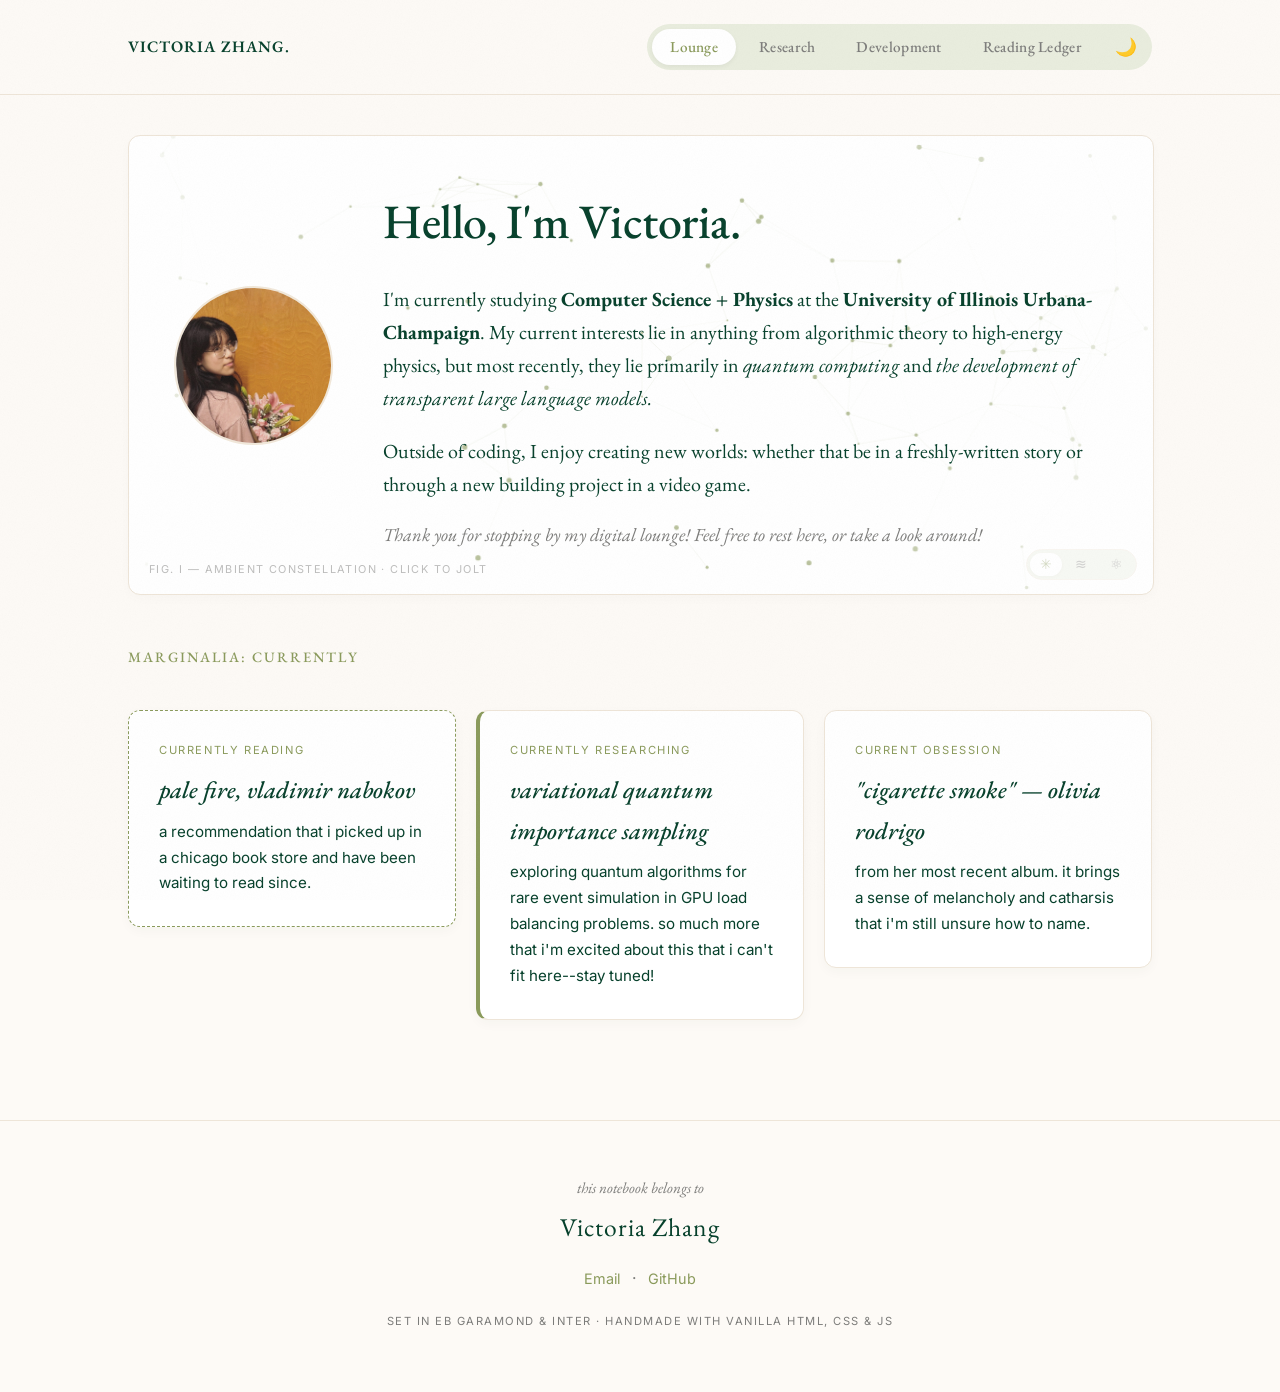
==== commit 7fcc6624: "edits to reading ledger" ====
--- a/index.html
+++ b/index.html
@@ -262,7 +262,7 @@
 
             <!-- Currently-reading shelf, populated from books.json (stays hidden without it) -->
             <div class="gr-shelf" id="gr-shelf" hidden>
-                <span class="lounge-label">on the nightstand — synced from goodreads</span>
+                <span class="lounge-label">on the nightstand -- currently reading</span>
                 <div class="gr-shelf-row" id="gr-shelf-row"></div>
             </div>
 
@@ -276,7 +276,7 @@
                     <h3>One Day, Everyone Will Have Always Been Against This — Omar El Akkad</h3>
 
                     <div class="thought-content">
-                        <img src="icon.png" class="thought-inline-img" alt="Visual Fragment">
+                        <!-- <img src="icon.png" class="thought-inline-img" alt="Visual Fragment"> -->
 
                         <p class="review-paragraph has-dropcap">i hesitated to rate this book—to even go on reading past a certain
                             point—because of how little connection I felt. yes, I could nod in agreement, let a few
@@ -337,7 +337,7 @@
                     <h3>I Who Have Never Known Men — Jacqueline Harpman</h3>
 
                     <div class="thought-content">
-                        <img src="icon.png" class="thought-inline-img" alt="Visual Fragment">
+                        <!-- <img src="icon.png" class="thought-inline-img" alt="Visual Fragment"> -->
 
                         <p class="spoiler-note">** spoiler alert **</p>
 
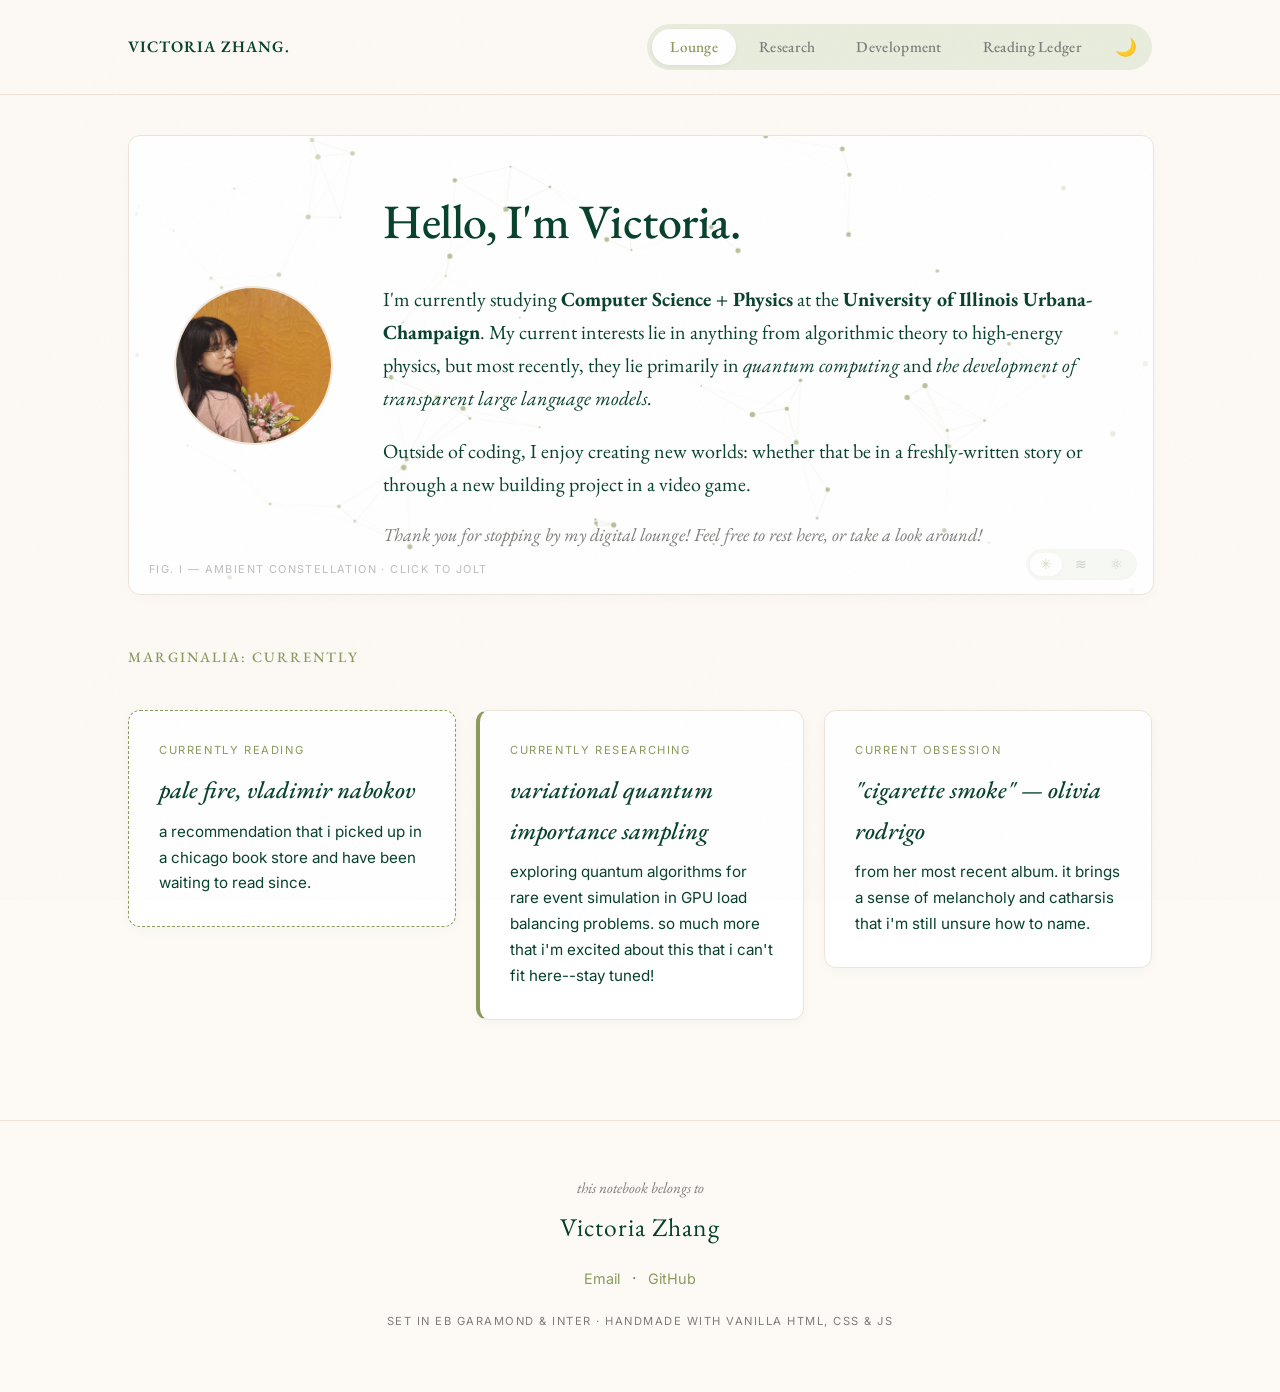
==== commit 3b8a5613: "changed icon" ====
--- a/index.html
+++ b/index.html
@@ -5,7 +5,7 @@
     <meta charset="UTF-8">
     <meta name="viewport" content="width=device-width, initial-scale=1.0">
     <title>Victoria Zhang | Digital Ledger</title>
-    <link rel="icon" type="image/png" href="icon.png">
+    <link rel="icon" type="image/png" href="apple-touch-icon.png">
     <link rel="stylesheet" href="style.css">
     <link
         href="https://fonts.googleapis.com/css2?family=EB+Garamond:ital,wght@0,400;0,600;1,400&family=Inter:wght@400;500&display=swap"
